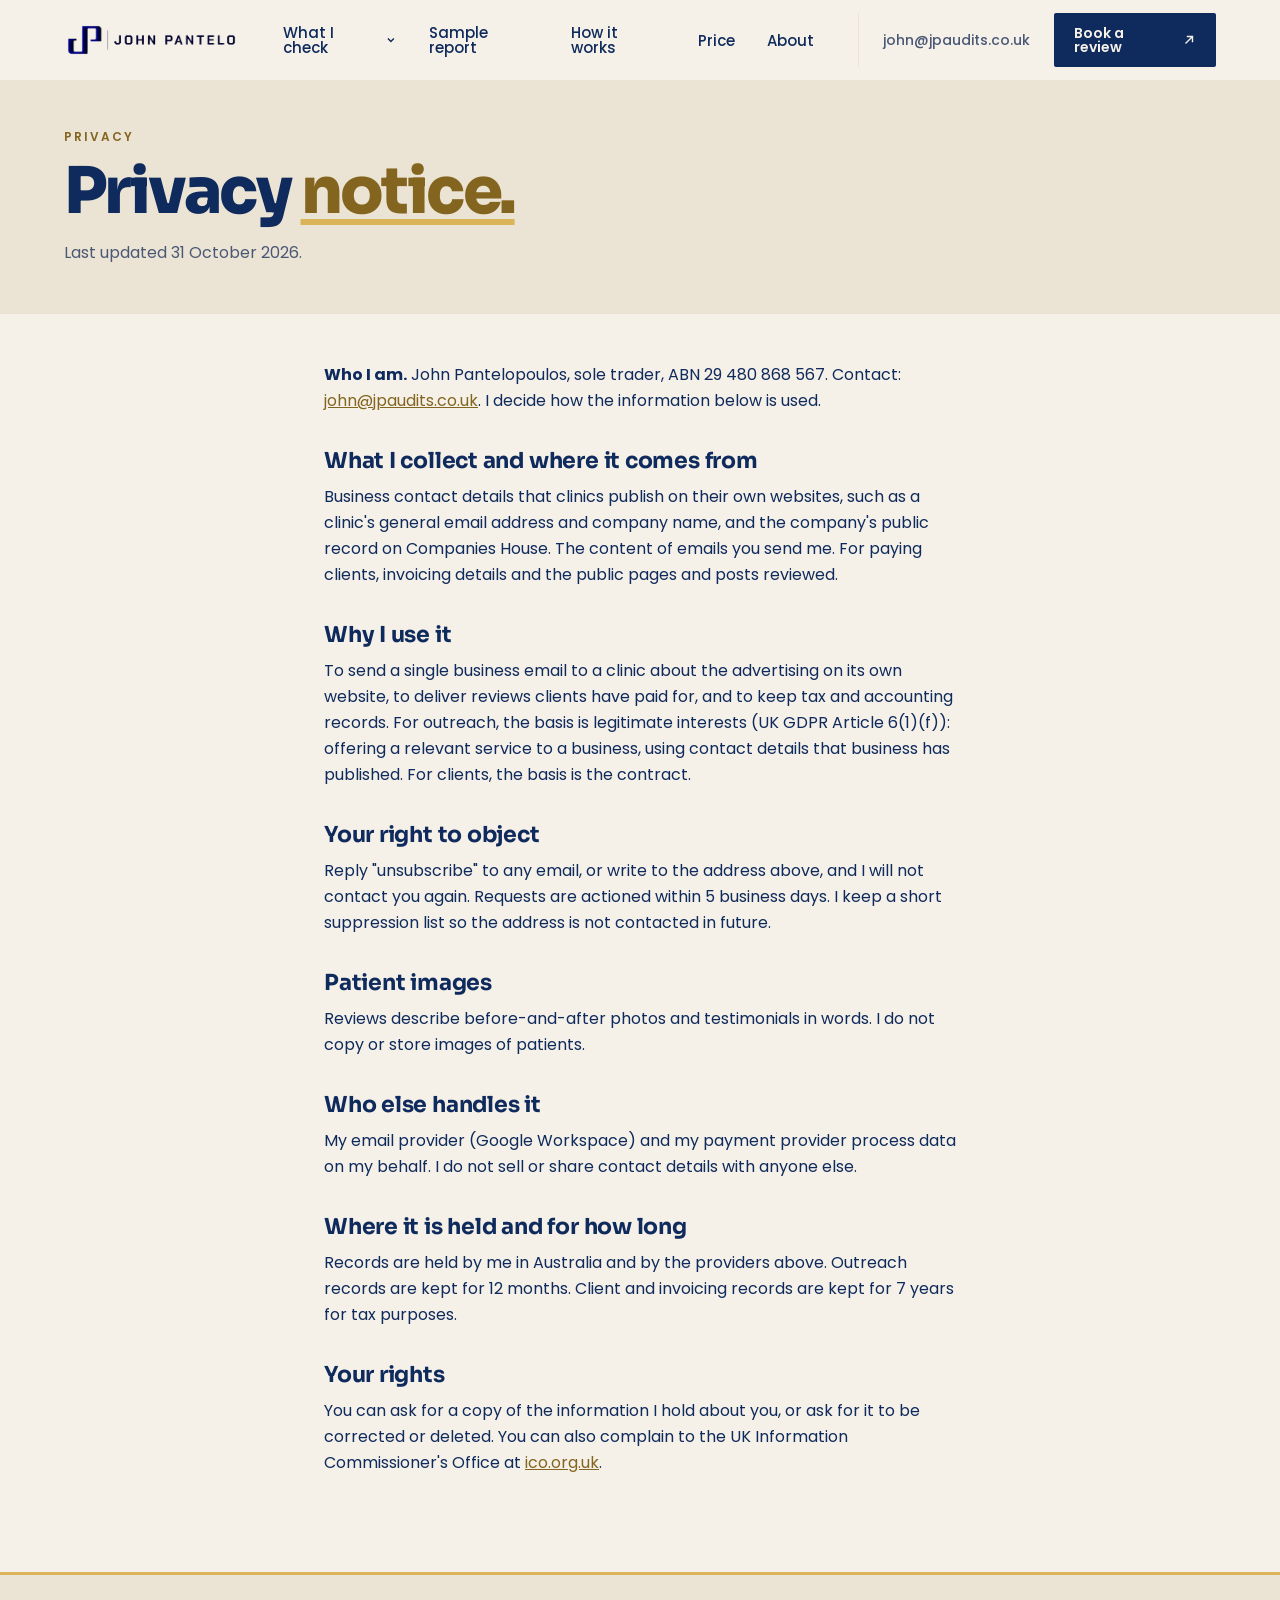
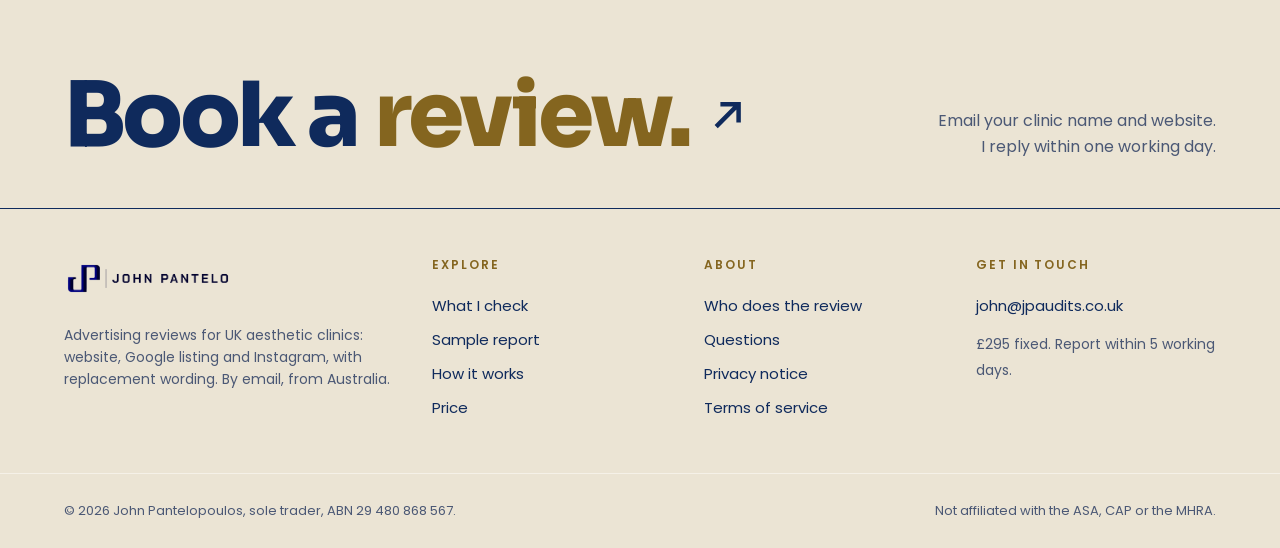
==== privacy.html @ ece9afce "Redesign homepage on the Hi Painter template layout; privacy notice moves to its own page Built with" ====
<!DOCTYPE html><html lang="en-GB"><head><meta charset="UTF-8"><meta name="viewport" content="width=device-width, initial-scale=1"><title>Privacy notice | John Pantelopoulos Reviews</title><meta name="description" content="How John Pantelopoulos Reviews collects and uses business contact details and client information."><link rel="canonical" href="https://www.jpaudits.co.uk/privacy.html"><link rel="icon" type="image/png" href="public/brand/logo-mark.png"><meta property="og:type" content="website"><meta property="og:url" content="https://www.jpaudits.co.uk/privacy.html"><meta property="og:title" content="Privacy notice | John Pantelopoulos Reviews"><meta property="og:description" content="How John Pantelopoulos Reviews collects and uses business contact details and client information."><meta property="og:site_name" content="John Pantelopoulos Reviews"><meta property="og:locale" content="en_GB"><link rel="preconnect" href="https://fonts.googleapis.com"><link rel="preconnect" href="https://fonts.gstatic.com" crossorigin><link href="https://fonts.googleapis.com/css2?family=Sora:wght@700;800&family=Poppins:wght@400;500;600&display=swap" rel="stylesheet"><link rel="stylesheet" href="public/brand/tokens.css?v=30"><script type="application/ld+json">{"@context":"https://schema.org","@type":"ProfessionalService","name":"John Pantelopoulos Reviews","url":"https://www.jpaudits.co.uk/","email":"john@jpaudits.co.uk","areaServed":"GB","priceRange":"£295","description":"Advertising reviews for UK aesthetic clinics: website, Google listing and Instagram, with replacement wording."}</script><style>*{box-sizing:border-box}html{-webkit-text-size-adjust:100%;scroll-behavior:smooth;scroll-padding-top:96px}@media (prefers-reduced-motion:reduce){html{scroll-behavior:auto}}body{background:var(--surface);color:var(--ink);font:400 16px/26px var(--font-sans);margin:0;overflow-x:hidden}img{max-width:100%;height:auto;display:block}a{color:inherit}p{margin:0}h1,h2,h3{color:var(--ink);margin:0}:focus-visible{outline:2px solid var(--ornament);outline-offset:3px}.skip{z-index:20;padding:var(--space-2) var(--space-4);background:var(--block);color:var(--surface);position:absolute;top:0;left:-9999px}.skip:focus{left:var(--space-4)}.wrap{max-width:1280px;padding:0 var(--space-4);margin:0 auto}@media (width>=900px){.wrap{padding:0 64px}}.ic{flex:none;width:14px;height:14px}h1{font:800 clamp(44px, 6.4vw, 84px)/.98 var(--font-display);letter-spacing:-.04em}h2{font:800 clamp(36px, 4.6vw, 60px)/1 var(--font-display);letter-spacing:-.035em}h1 em,h2 em{color:var(--accent);text-decoration:underline;text-decoration-color:var(--ornament);text-underline-offset:.1em;text-decoration-skip-ink:none;font-style:normal;text-decoration-thickness:.09em}.theme-dark h2 em{color:var(--ornament)}h3{font:700 22px/28px var(--font-display);letter-spacing:-.01em}.t-eyebrow{margin-bottom:var(--space-4)}.fine{color:var(--ink-muted);font-size:13px;line-height:20px}.btn{font:600 15px/1 var(--font-sans);background:var(--block);color:var(--surface);border-radius:var(--radius-sm);justify-content:center;align-items:center;gap:10px;padding:16px 26px;text-decoration:none;display:inline-flex}.btn:hover{background:var(--accent);color:var(--cream-50)}.theme-dark .btn:hover{color:var(--navy-900)}.btn.ghost{color:var(--ink);outline:var(--line-hairline) solid var(--ink);outline-offset:-1px;background:0 0}.btn-row{align-items:center;gap:var(--space-6) var(--space-8);flex-wrap:wrap;display:flex}.text-link{font:600 14px/1 var(--font-sans);color:var(--ink);border-bottom:var(--line-hairline) solid var(--ink);align-items:center;gap:8px;padding-bottom:6px;text-decoration:none;display:inline-flex}.text-link:hover{color:var(--accent);border-color:var(--accent)}.text-link .ic{transition:transform .15s}.text-link:hover .ic{transform:translate(2px,-2px)}.top{z-index:10;background:var(--surface);border-bottom:var(--line-hairline) solid var(--surface-alt);position:sticky;top:0}.top__row{align-items:center;gap:var(--space-8);height:80px;display:flex}.brand img{width:176px}.nav{align-items:center;gap:var(--space-2);margin-left:auto;display:flex}.nav__item,.nav__item>a{font:500 15px/1 var(--font-sans);color:var(--ink);align-items:center;gap:4px;padding:10px 12px;text-decoration:none;display:inline-flex}.has-panel{padding:0;position:relative}.chev{width:12px;height:12px;transition:transform .15s}.panel{visibility:hidden;opacity:0;width:640px;padding-top:14px;transition:opacity .15s,transform .15s,visibility .15s;position:absolute;top:100%;left:-24px;transform:translateY(-4px)}.has-panel:hover .panel,.has-panel:focus-within .panel{visibility:visible;opacity:1;transform:none}.has-panel:hover .chev,.has-panel:focus-within .chev{transform:rotate(180deg)}.panel__grid{gap:var(--space-2);padding:var(--space-4);background:var(--surface);border:var(--line-hairline) solid var(--ink);border-top:var(--line-frame) solid var(--ornament);grid-template-columns:1fr 1fr;display:grid}.panel__link{padding:14px var(--space-4);text-decoration:none;display:block}.panel__link b{font:600 15px/22px var(--font-sans);display:block}.panel__link span{color:var(--ink-muted);font-size:13px;line-height:20px}.panel__link:hover{background:var(--surface-alt)}.panel__feature{padding:var(--space-6);flex-direction:column;grid-area:1/2/span 3;text-decoration:none;display:flex}.panel__feature b{font:700 20px/26px var(--font-display)}.panel__feature .more{color:var(--accent);align-items:center;gap:8px;margin-top:auto;font-size:14px;font-weight:600;display:inline-flex}.top__cta{align-items:center;gap:var(--space-6);padding-left:var(--space-6);border-left:var(--line-hairline) solid var(--surface-alt);display:flex}.top__mail{color:var(--ink-muted);font-size:14px;font-weight:500;text-decoration:none}.top__mail:hover{color:var(--ink)}.top__cta .btn{padding:13px 20px;font-size:14px}.burger{margin-left:auto;display:none}.burger summary{cursor:pointer;padding:var(--space-2);list-style:none}.burger summary::-webkit-details-marker{display:none}.burger summary svg{width:28px;height:28px;display:block}.burger nav{padding:var(--space-4);background:var(--surface);border-bottom:var(--line-frame) solid var(--ornament);position:absolute;top:80px;left:0;right:0}.burger nav a:not(.btn){border-bottom:var(--line-hairline) solid var(--surface-alt);padding:14px 0;font-weight:500;text-decoration:none;display:block}.burger nav .btn{width:100%;margin-top:var(--space-4)}@media (width<=1180px){.top__mail{display:none}.top__cta{border:0;padding-left:0}}@media (width<=960px){.nav,.top__cta{display:none}.burger{display:block}.top__row{height:72px}.burger nav{top:72px}.brand img{width:150px}}.hero{padding:var(--space-12) 0 var(--space-24)}.hero__grid{gap:var(--space-12);grid-template-columns:1.05fr .95fr;align-items:center;display:grid}.hero h1{margin-bottom:var(--space-6)}.hero__intro{max-width:32em;margin-bottom:var(--space-8);font-size:18px;line-height:30px}.reply{margin-top:var(--space-6);color:var(--ink-muted);align-items:center;gap:10px;font-size:14px;display:flex}.reply span{background:var(--ornament);width:8px;height:8px}.hero__stage{padding:var(--space-8) var(--space-8) var(--space-12) var(--space-4);position:relative}.hero__card{z-index:1;background:var(--cream-50);color:var(--navy-900);border:var(--line-hairline) solid var(--navy-900);text-decoration:none;transition:transform .2s;display:block;position:relative;transform:rotate(-1.5deg)}.hero__card:after{content:"";z-index:-1;background:var(--navy-900);position:absolute;inset:0;transform:translate(14px,14px)}.hero__card:hover{transform:rotate(0)}.hero__card header,.hero__card footer{justify-content:space-between;gap:var(--space-4);padding:14px var(--space-6);background:var(--cream-200);font-size:13px;font-weight:500;display:flex}.hero__card header span:last-child{color:var(--slate-600)}.hero__card footer{background:var(--cream-50);border-top:var(--line-hairline) solid var(--cream-200);color:var(--gold-700);align-items:center;font-weight:600}.hero__card-b{padding:var(--space-6);background:var(--cream-50)}.hero__card .k{font:600 11px/16px var(--font-sans);letter-spacing:.16em;text-transform:uppercase;color:var(--gold-700);margin:18px 0 6px}.hero__card .k:first-child{margin-top:0}.hero__card .q{font-size:16px;line-height:26px}.hero__card del{color:var(--slate-600);text-decoration-thickness:2px}.hero__card .fix{background:var(--cream-200);padding:12px var(--space-4)}.hero__stamp{z-index:2;text-align:center;background:var(--gold-500);width:112px;height:112px;color:var(--navy-900);place-content:center;display:grid;position:absolute;top:0;right:0;transform:rotate(8deg)}.hero__stamp strong{font:800 30px/1 var(--font-display);letter-spacing:-.03em}.hero__stamp span{letter-spacing:.08em;text-transform:uppercase;margin-top:4px;font-size:12px;font-weight:600}.hero__note{bottom:0;left:var(--space-4);color:var(--ink-muted);font-size:13px;position:absolute}@media (width<=960px){.hero{padding:var(--space-8) 0 var(--space-12)}.hero__grid{grid-template-columns:1fr}.hero__stage{padding:var(--space-8) var(--space-4) var(--space-12) 0}.hero__stamp{width:92px;height:92px}.hero__stamp strong{font-size:24px}}.ribbon{white-space:nowrap;padding:22px 0;display:flex;overflow:hidden}.ribbon__track{align-items:center;gap:var(--space-8);padding-right:var(--space-8);flex:none;animation:40s linear infinite ribbon;display:flex}.ribbon span{font:700 26px/1 var(--font-display);letter-spacing:-.02em;color:var(--ink)}.ribbon b{background:var(--ornament);width:10px;height:10px;transform:rotate(45deg)}@keyframes ribbon{to{transform:translate(-100%)}}@media (prefers-reduced-motion:reduce){.ribbon__track{animation:none}}.assure{padding:var(--space-6) 0;border-bottom:var(--line-hairline) solid var(--ornament)}.assure__grid{gap:var(--space-6);grid-template-columns:repeat(3,1fr);display:grid}.assure__grid>div{align-items:center;gap:var(--space-4);display:flex}.assure__ic{background:var(--gold-500);width:40px;height:40px;color:var(--navy-900);flex:none;place-items:center;display:grid}.assure__ic svg{width:16px;height:16px}.assure strong{font-size:15px;font-weight:600;display:block}.assure p span{color:var(--ink-muted);font-size:14px}@media (width<=760px){.assure__grid{gap:var(--space-4);grid-template-columns:1fr}}.section{padding:var(--space-24) 0}.section--alt{background:var(--surface-alt)}.sec-head{justify-content:space-between;align-items:end;gap:var(--space-8);margin-bottom:var(--space-12);display:flex}.sec-head>div{max-width:640px}.sec-head>p{max-width:26em;color:var(--ink-muted)}.sec-head>p .text-link{width:max-content;margin-top:var(--space-4);display:flex}@media (width<=760px){.section{padding:var(--space-12) 0}.sec-head{flex-direction:column;align-items:start}}.cards{gap:var(--space-6);grid-template-columns:repeat(3,1fr);display:grid}.card{min-height:520px;padding:var(--space-6);color:var(--navy-900);border:var(--line-hairline) solid var(--navy-900);flex-direction:column;text-decoration:none;transition:transform .2s;display:flex}.card:hover{transform:translateY(-4px)}.card--site{background:var(--gold-500)}.card--pin{background:var(--cream-50)}.card--post{background:var(--navy-900);color:var(--cream-50)}.card h3{letter-spacing:-.03em;color:inherit;margin-top:auto;font-size:40px;line-height:1}.card h3 span{color:var(--gold-700)}.card--post h3 span{color:var(--gold-500)}.card p{margin:var(--space-4) 0 var(--space-6);font-size:15px;line-height:24px}.card__top{font:600 11px/16px var(--font-sans);letter-spacing:.14em;text-transform:uppercase;justify-content:space-between;align-items:center;display:flex}.card__go{border:var(--line-hairline) solid currentColor;place-items:center;width:32px;height:32px;display:grid}.card__link{padding-top:var(--space-4);border-top:var(--line-hairline) solid currentColor;align-items:center;gap:8px;font-size:14px;font-weight:600;display:inline-flex}.cards__more{justify-content:space-between;align-items:center;gap:var(--space-6);margin-top:var(--space-8);color:var(--ink-muted);font-size:15px;display:flex}@media (width<=960px){.cards{grid-template-columns:1fr}.card{min-height:0}.card h3{margin-top:var(--space-6)}.cards__more{flex-direction:column;align-items:start}}.art{height:180px;margin:var(--space-8) auto 0;width:220px;position:relative}.art i{display:block;position:absolute}.art--site i:first-child{background:var(--cream-50);border:2px solid var(--navy-900);inset:10px 0 0}.art--site i:nth-child(2){background:var(--navy-900);height:26px;top:10px;left:0;right:0}.art--site i:nth-child(3){background:var(--navy-900);width:120px;height:14px;box-shadow:0 30px 0 var(--slate-600), 0 54px 0 var(--slate-600);top:58px;left:22px}.art--site i:nth-child(4){border:2px solid var(--gold-700);width:92px;height:22px;top:82px;left:18px}.art--pin i:first-child{background:var(--cream-200);border:2px solid var(--navy-900);height:64px;bottom:0;left:0;right:0}.art--pin i:nth-child(2){background:var(--gold-500);border:2px solid var(--navy-900);border-radius:50% 50% 50% 0;width:64px;height:64px;top:0;left:78px;transform:rotate(-45deg)}.art--pin i:nth-child(3){background:var(--cream-50);border:2px solid var(--navy-900);border-radius:50%;width:22px;height:22px;top:21px;left:99px}.art--pin i:nth-child(4){background:var(--navy-900);width:22px;height:12px;box-shadow:34px 0 0 var(--navy-900), 68px 0 0 var(--navy-900), 102px 0 0 var(--navy-900), 136px 0 0 var(--gold-700);bottom:22px;left:24px}.art--post i:first-child{background:var(--cream-50);inset:0 30px}.art--post i:nth-child(2){background:var(--gold-500);height:96px;top:34px;left:42px;right:42px}.art--post i:nth-child(3){background:var(--navy-900);border-radius:50%;width:16px;height:16px;top:10px;left:42px}.art--post i:nth-child(4){background:var(--slate-600);height:10px;box-shadow:0 16px 0 var(--slate-600);top:142px;left:66px;right:70px}.pairs{gap:var(--space-6);grid-template-columns:1fr 1fr;display:grid}.pair{background:var(--cream-50);border:var(--line-hairline) solid var(--navy-900);margin:0}.pair__sides{grid-template-columns:1fr 1fr;min-height:260px;display:grid}.pair__sides>div{gap:var(--space-4);padding:var(--space-6);flex-direction:column;display:flex}.pair__before{border-right:var(--line-hairline) solid var(--cream-200)}.pair__before p{color:var(--slate-600)}.pair__before mark{color:var(--navy-900);outline:2px solid var(--gold-500);outline-offset:1px;background:0 0}.pair__after{background:var(--cream-200)}.pair__after p{font-weight:500}.pill{border:var(--line-hairline) solid var(--slate-600);color:var(--slate-600);align-self:start;padding:4px 12px;font-size:12px;font-weight:600}.pill--on{background:var(--navy-900);border-color:var(--navy-900);color:var(--cream-50)}.pair figcaption{justify-content:space-between;align-items:center;gap:var(--space-4);padding:var(--space-6);border-top:var(--line-hairline) solid var(--cream-200);display:flex}.pair figcaption p{font:600 11px/16px var(--font-sans);letter-spacing:.14em;text-transform:uppercase;color:var(--ink-muted)}.pair figcaption h3{margin-top:4px;font-size:18px;line-height:24px}.pair figcaption h3 a{text-decoration:none}.round{background:var(--navy-900);width:44px;height:44px;color:var(--cream-50);flex:none;place-items:center;display:grid}.round:hover{background:var(--gold-700)}.pairs+.fine{margin-top:var(--space-4)}@media (width<=960px){.pairs{grid-template-columns:1fr}}@media (width<=520px){.pair__sides{grid-template-columns:1fr;min-height:0}.pair__before{border-right:0;border-bottom:var(--line-hairline) solid var(--cream-200)}}.play{gap:var(--space-12);grid-template-columns:.8fr 1.2fr;align-items:start;display:grid}.play__copy p:not(.t-eyebrow){margin:var(--space-6) 0;color:var(--ink-muted);max-width:26em}.switch{margin-bottom:var(--space-8);border:var(--line-hairline) solid var(--ink);display:inline-flex}.switch button{font:600 14px/1 var(--font-sans);color:var(--ink);cursor:pointer;background:0 0;border:0;padding:12px 20px}.switch button+button{border-left:var(--line-hairline) solid var(--ink)}.switch button[aria-selected=true]{background:var(--block);color:var(--surface)}.play__stage{padding:var(--space-8);background:var(--surface-alt);border-top:var(--line-frame) solid var(--ornament)}.ex{gap:var(--space-8);grid-template-columns:1fr 1fr;align-items:start;display:grid}.ex[hidden]{display:none}.shot{margin:0}.shot figcaption{color:var(--ink-muted);margin-top:var(--space-2);font-size:12px}.shot mark{color:inherit;outline:2px solid var(--gold-500);outline-offset:1px;background:0 0}.browser,.listing,.post{background:var(--cream-50);border:var(--line-hairline) solid var(--slate-600);color:var(--navy-900);font-size:14px;line-height:22px}.browser .bar{padding:10px var(--space-4);border-bottom:var(--line-hairline) solid var(--cream-200);align-items:center;gap:6px;display:flex}.browser .bar i{background:var(--slate-600);opacity:.35;border-radius:50%;width:9px;height:9px}.browser .bar span{margin-left:var(--space-2);color:var(--slate-600);font-size:12px}.browser .page{padding:var(--space-6)}.ph{font:700 18px/24px var(--font-display);margin-bottom:12px;display:block}.row{border-top:var(--line-hairline) solid var(--cream-200);justify-content:space-between;padding:10px 0;display:flex}.listing{padding:var(--space-6)}.ln{font:700 20px/26px var(--font-display);display:block}.lm{color:var(--slate-600);font-size:13px}.lk{font:600 12px/16px var(--font-sans);letter-spacing:.12em;text-transform:uppercase;color:var(--slate-600);margin:18px 0 8px}.chips{gap:var(--space-2);flex-wrap:wrap;display:flex}.chips span{border:var(--line-hairline) solid var(--cream-200);padding:4px 12px}.ph2{padding:10px var(--space-4);font-size:13px}.post .img{aspect-ratio:1/.6;background:var(--navy-900);color:var(--cream-50);text-align:center;font:800 24px/30px var(--font-display);place-items:center;display:grid}.post p{padding:12px var(--space-4);font-size:13px;line-height:20px}.why h3{margin-bottom:var(--space-4)}.why p{color:var(--ink-muted);font-size:15px;line-height:24px}.why a{color:var(--accent)}.fixbox{margin-top:var(--space-6);padding:var(--space-4) var(--space-6);background:var(--cream-50);border-left:var(--line-frame) solid var(--ornament);font-size:15px;line-height:24px}.fixbox b{font:600 11px/16px var(--font-sans);letter-spacing:.14em;text-transform:uppercase;color:var(--gold-700);margin-bottom:4px;display:block}@media (width<=1100px){.ex{grid-template-columns:1fr}}@media (width<=960px){.play{gap:var(--space-8);grid-template-columns:1fr}.play__stage{padding:var(--space-4)}}.people{gap:var(--space-12);grid-template-columns:1fr 1fr;align-items:center;display:grid}.people__copy p:not(.t-eyebrow){margin-top:var(--space-6);max-width:32em}.people__copy p.fine{margin-top:var(--space-4)}.people__copy .text-link{margin-top:var(--space-8)}.people__roles{gap:var(--space-4);grid-template-columns:1fr 1fr;display:grid}.people__roles img{object-fit:cover;object-position:center 20%;border:var(--line-hairline) solid var(--navy-900);grid-row:span 2;width:100%;height:100%}.people__roles article{padding:var(--space-6);background:var(--cream-50);border:var(--line-hairline) solid var(--navy-900);position:relative}.people__roles article:after{content:"";background:inherit;border-left:var(--line-hairline) solid var(--navy-900);border-bottom:var(--line-hairline) solid var(--navy-900);width:16px;height:16px;position:absolute;top:32px;left:-9px;transform:rotate(45deg)}.people__roles article span{font:600 11px/16px var(--font-sans);letter-spacing:.14em;text-transform:uppercase;color:var(--accent)}.people__roles article h3{margin:var(--space-2) 0;font-size:28px;line-height:32px}.people__roles article p{color:var(--ink-muted);font-size:14px;line-height:22px}@media (width<=960px){.people{grid-template-columns:1fr}}@media (width<=520px){.people__roles{grid-template-columns:1fr}.people__roles img{aspect-ratio:1;grid-row:auto}.people__roles article:after{display:none}}.steps{border:var(--line-hairline) solid var(--ink);grid-template-columns:repeat(4,1fr);margin:0;padding:0;list-style:none;display:grid}.steps li{padding:var(--space-6)}.steps li+li{border-left:var(--line-hairline) solid var(--ink)}.steps span{width:40px;height:40px;margin-bottom:var(--space-8);border:var(--line-hairline) solid var(--ink);place-items:center;font-size:13px;font-weight:600;display:grid}.steps li:nth-child(2) span,.steps li:nth-child(3) span{background:var(--gold-500);border-color:var(--gold-500);color:var(--navy-900)}.steps h3{margin-bottom:var(--space-2)}.steps p{color:var(--ink-muted);font-size:14px;line-height:22px}@media (width<=960px){.steps{grid-template-columns:1fr 1fr}.steps li:nth-child(3){border-left:0}.steps li:nth-child(n+3){border-top:var(--line-hairline) solid var(--ink)}}@media (width<=560px){.steps{grid-template-columns:1fr}.steps li+li{border-left:0;border-top:var(--line-hairline) solid var(--ink)}}.price{padding:var(--space-24) 0}.price__grid{gap:var(--space-12);grid-template-columns:1fr 1fr;align-items:center;display:grid}.price__grid>div:first-child p:not(.t-eyebrow){margin-top:var(--space-6);max-width:26em;color:var(--ink-muted)}.price__box{padding:var(--space-8);background:var(--surface);border:var(--line-hairline) solid var(--ornament)}.price__num{align-items:baseline;gap:var(--space-4);font:800 72px/1 var(--font-display);letter-spacing:-.04em;display:flex}.price__num span{font:500 15px/1 var(--font-sans);letter-spacing:0;color:var(--ink-muted)}.price__box ul{margin:var(--space-6) 0 var(--space-8)}.price__box li{padding-top:4px;padding-bottom:4px}.price__box .btn{width:100%}.price__box .fine{margin-top:var(--space-4)}@media (width<=860px){.price{padding:var(--space-12) 0}.price__grid{grid-template-columns:1fr}.price__num{font-size:56px}}.faq-layout{gap:var(--space-12);grid-template-columns:.8fr 1.2fr;display:grid}.faq-layout>div:first-child p:not(.t-eyebrow){margin-top:var(--space-6);color:var(--ink-muted)}.faq-layout>div:first-child a{color:var(--accent)}.faq{border-top:var(--line-hairline) solid var(--ink)}.faq details{border-bottom:var(--line-hairline) solid var(--ink)}.faq summary{justify-content:space-between;gap:var(--space-4);cursor:pointer;padding:20px 0;font-weight:600;list-style:none;display:flex}.faq summary::-webkit-details-marker{display:none}.faq summary:after{content:"+";font:400 22px/1 var(--font-sans);color:var(--accent)}.faq details[open] summary:after{content:"−"}.faq details p{max-width:36em;color:var(--ink-muted);padding:0 0 20px}@media (width<=860px){.faq-layout{gap:var(--space-8);grid-template-columns:1fr}}.foot{background:var(--surface-alt);border-top:var(--line-frame) solid var(--ornament)}.foot__hello{justify-content:space-between;align-items:end;gap:var(--space-8);padding-top:var(--space-24);padding-bottom:var(--space-12);border-bottom:var(--line-hairline) solid var(--ink);display:flex}.foot__hello a{align-items:center;gap:var(--space-4);font:800 clamp(44px, 7vw, 96px)/1 var(--font-display);letter-spacing:-.04em;text-decoration:none;display:inline-flex}.foot__hello a em{color:var(--accent);font-style:normal}.foot__hello a .ic{width:.5em;height:.5em}.foot__hello a:hover .ic{transform:translate(4px,-4px)}.foot__hello p{color:var(--ink-muted);text-align:right}.foot__grid{gap:var(--space-8);padding-top:var(--space-12);padding-bottom:var(--space-12);grid-template-columns:1.4fr 1fr 1fr 1fr;display:grid}.foot__intro img{width:168px;margin-bottom:var(--space-4)}.foot__intro p{max-width:24em;color:var(--ink-muted);font-size:14px;line-height:22px}.foot__grid h2{margin-bottom:var(--space-4);font:600 12px/16px var(--font-sans);letter-spacing:.16em;text-transform:uppercase;color:var(--accent)}.foot__grid div>a{padding:4px 0;font-size:15px;text-decoration:none;display:block}.foot__grid div>a:hover{color:var(--accent)}.foot__grid div>p{color:var(--ink-muted);margin-top:var(--space-2);font-size:14px}.foot__bottom{justify-content:space-between;gap:var(--space-2) var(--space-6);padding-top:var(--space-6);padding-bottom:var(--space-6);border-top:var(--line-hairline) solid var(--cream-50);color:var(--ink-muted);flex-wrap:wrap;font-size:13px;display:flex}.mob-cta{display:none}@media (width<=860px){.foot__hello{padding-top:var(--space-12);flex-direction:column;align-items:start}.foot__hello p{text-align:left}.foot__grid{grid-template-columns:1fr 1fr}.foot__intro{grid-column:1/-1}.mob-cta{z-index:9;gap:var(--space-2);padding:var(--space-2) var(--space-4);background:var(--surface);border-top:var(--line-hairline) solid var(--surface-alt);grid-template-columns:1.3fr 1fr;display:grid;position:sticky;bottom:0}.mob-cta .btn{padding:14px 12px;font-size:14px}}.doc__head{padding:var(--space-12) 0;background:var(--surface-alt)}.doc__head h1{margin-bottom:var(--space-4);font-size:clamp(40px,5vw,64px)}.doc__head p:not(.t-eyebrow){color:var(--ink-muted)}.doc__body{max-width:760px;padding-top:var(--space-12);padding-bottom:var(--space-24)}.doc__body h2{margin:var(--space-8) 0 var(--space-2);font:700 22px/30px var(--font-display);letter-spacing:-.01em}.doc__body a{color:var(--accent)}.people__roles article.theme-dark{background:var(--surface)}.people__roles article.theme-dark span{color:var(--ornament)}.people__roles article.theme-dark h3{color:var(--ink)}.hero__card header{padding-right:104px}@media (width<=960px){.hero__card header{flex-direction:column;gap:0;padding-right:84px}}
</style></head><body><a class="skip" href="#main">Skip to content</a><header class="top"><div class="wrap top__row"><a class="brand" href="index.html" aria-label="John Pantelopoulos Reviews home"><img src="public/brand/logo-lockup-transparent.png" alt="John Pantelo" width="1646" height="342"></a><nav class="nav" aria-label="Main"><div class="nav__item has-panel"><a href="index.html#examples" aria-haspopup="true">What I check <svg class="chev" viewBox="0 0 12 12" aria-hidden="true"><path d="M3 4.5 6 7.5 9 4.5" fill="none" stroke="currentColor" stroke-width="1.5"></path></svg></a><div class="panel"><div class="panel__grid"><a class="panel__link" href="index.html#examples" data-tab="web"><b>Website pages</b><span>Treatment pages, price lists, offers, blog posts</span></a><a class="panel__link" href="index.html#examples" data-tab="gbp"><b>Google Business Profile</b><span>Description, services, posts, search text</span></a><a class="panel__link" href="index.html#examples" data-tab="ig"><b>Instagram</b><span>Bio, highlights and recent posts</span></a><a class="panel__feature theme-dark" href="sample-report.html"><span class="t-eyebrow">Sample report</span><b>See every item from a full review of a fictional clinic.</b><span class="more">Open the sample <svg class="ic" viewBox="0 0 16 16" aria-hidden="true" fill="none" stroke="currentColor" stroke-width="1.6"><path d="M4 12 12 4M5.5 4H12v6.5"></path></svg></span></a></div></div></div><a class="nav__item" href="sample-report.html">Sample report</a><a class="nav__item" href="index.html#how">How it works</a><a class="nav__item" href="index.html#price">Price</a><a class="nav__item" href="index.html#about">About</a></nav><div class="top__cta"><a class="top__mail" href="mailto:john@jpaudits.co.uk">john@jpaudits.co.uk</a><a class="btn" href="mailto:john@jpaudits.co.uk?subject=Advertising%20review&amp;body=Clinic%20name%3A%0AWebsite%3A%0A">Book a review <svg class="ic" viewBox="0 0 16 16" aria-hidden="true" fill="none" stroke="currentColor" stroke-width="1.6"><path d="M4 12 12 4M5.5 4H12v6.5"></path></svg></a></div><details class="burger"><summary aria-label="Menu"><svg viewBox="0 0 24 24" fill="none" stroke="currentColor" stroke-width="1.6"><path d="M3 6h18M3 12h18M3 18h18"></path></svg></summary><nav aria-label="Mobile"><a href="index.html#examples">What I check</a><a href="sample-report.html">Sample report</a><a href="index.html#how">How it works</a><a href="index.html#price">Price</a><a href="index.html#about">About</a><a href="index.html#faq">Questions</a><a class="btn" href="mailto:john@jpaudits.co.uk?subject=Advertising%20review&amp;body=Clinic%20name%3A%0AWebsite%3A%0A">Book a review <svg class="ic" viewBox="0 0 16 16" aria-hidden="true" fill="none" stroke="currentColor" stroke-width="1.6"><path d="M4 12 12 4M5.5 4H12v6.5"></path></svg></a></nav></details></div></header><main id="main" class="doc"><section class="doc__head"><div class="wrap"><p class="t-eyebrow">Privacy</p><h1>Privacy <em>notice.</em></h1><p>Last updated 31 October 2026.</p></div></section><div class="wrap doc__body"><p><b>Who I am.</b> John Pantelopoulos, sole trader, ABN 29 480 868 567. Contact: <a href="mailto:john@jpaudits.co.uk">john@jpaudits.co.uk</a>. I decide how the information below is used.</p><h2>What I collect and where it comes from</h2><p>Business contact details that clinics publish on their own websites, such as a clinic's general email address and company name, and the company's public record on Companies House. The content of emails you send me. For paying clients, invoicing details and the public pages and posts reviewed.</p><h2>Why I use it</h2><p>To send a single business email to a clinic about the advertising on its own website, to deliver reviews clients have paid for, and to keep tax and accounting records. For outreach, the basis is legitimate interests (UK GDPR Article 6(1)(f)): offering a relevant service to a business, using contact details that business has published. For clients, the basis is the contract.</p><h2>Your right to object</h2><p>Reply "unsubscribe" to any email, or write to the address above, and I will not contact you again. Requests are actioned within 5 business days. I keep a short suppression list so the address is not contacted in future.</p><h2>Patient images</h2><p>Reviews describe before-and-after photos and testimonials in words. I do not copy or store images of patients.</p><h2>Who else handles it</h2><p>My email provider (Google Workspace) and my payment provider process data on my behalf. I do not sell or share contact details with anyone else.</p><h2>Where it is held and for how long</h2><p>Records are held by me in Australia and by the providers above. Outreach records are kept for 12 months. Client and invoicing records are kept for 7 years for tax purposes.</p><h2>Your rights</h2><p>You can ask for a copy of the information I hold about you, or ask for it to be corrected or deleted. You can also complain to the UK Information Commissioner's Office at <a href="https://ico.org.uk" target="_blank" rel="noopener">ico.org.uk</a>.</p></div></main><footer class="foot"><div class="wrap foot__hello"><a href="mailto:john@jpaudits.co.uk?subject=Advertising%20review&amp;body=Clinic%20name%3A%0AWebsite%3A%0A">Book a <em>review.</em> <svg class="ic" viewBox="0 0 16 16" aria-hidden="true" fill="none" stroke="currentColor" stroke-width="1.6"><path d="M4 12 12 4M5.5 4H12v6.5"></path></svg></a><p>Email your clinic name and website.<br>I reply within one working day.</p></div><div class="wrap foot__grid"><div class="foot__intro"><a href="index.html" aria-label="John Pantelopoulos Reviews home"><img src="public/brand/logo-lockup-transparent.png" alt="John Pantelo" width="1646" height="342" loading="lazy"></a><p>Advertising reviews for UK aesthetic clinics: website, Google listing and Instagram, with replacement wording. By email, from Australia.</p></div><div><h2>Explore</h2><a href="index.html#examples">What I check</a><a href="sample-report.html">Sample report</a><a href="index.html#how">How it works</a><a href="index.html#price">Price</a></div><div><h2>About</h2><a href="index.html#about">Who does the review</a><a href="index.html#faq">Questions</a><a href="privacy.html">Privacy notice</a><a href="terms.html">Terms of service</a></div><div><h2>Get in touch</h2><a href="mailto:john@jpaudits.co.uk">john@jpaudits.co.uk</a><p>£295 fixed. Report within 5 working days.</p></div></div><div class="wrap foot__bottom"><span>© 2026 John Pantelopoulos, sole trader, ABN 29 480 868 567.</span><span>Not affiliated with the ASA, CAP or the MHRA.</span></div></footer><div class="mob-cta"><a class="btn" href="mailto:john@jpaudits.co.uk?subject=Advertising%20review&amp;body=Clinic%20name%3A%0AWebsite%3A%0A">Book a review <svg class="ic" viewBox="0 0 16 16" aria-hidden="true" fill="none" stroke="currentColor" stroke-width="1.6"><path d="M4 12 12 4M5.5 4H12v6.5"></path></svg></a><a class="btn ghost" href="sample-report.html">Sample report</a></div></body></html>
---- public/brand/tokens.css ----
/* John Pantelo design system: tokens.
   Source: claude.ai/code/artifact/fc289feb-6f3c-4994-90c6-be395c6c1723 (project/tokens.json, v1).
   Every page links this file. Pages use these variables only; no new hex values. */

:root {
  /* palette */
  --navy-950: #0a1d40;
  --navy-900: #0f2a5c;
  --navy-800: #15306a;
  --logo-blue: #000080; /* logo only */
  --logo-ink: #00002d;  /* logo only */
  --gold-500: #dbb45a; /* brightened from design system #c9a24e at owner request, 2026-10-29 */
  --gold-700: #84651f;
  --cream-50: #f5f1e8;
  --cream-200: #ebe4d4;
  --slate-600: #4b5875;

  /* themed: light (cream) is the default page theme */
  --surface: var(--cream-50);
  --surface-alt: var(--cream-200);
  --ink: var(--navy-900);
  --ink-muted: var(--slate-600);
  --accent: var(--gold-700);
  --ornament: var(--gold-500);
  --block: var(--navy-900);

  /* type */
  --font-display: Sora, "Helvetica Neue", Arial, sans-serif;
  --font-sans: Poppins, "Helvetica Neue", Arial, sans-serif;

  /* spacing */
  --space-1: 4px;
  --space-2: 8px;
  --space-4: 16px;
  --space-6: 24px;
  --space-8: 32px;
  --space-12: 48px;
  --space-24: 96px;

  /* radius and lines */
  --radius-none: 0;
  --radius-sm: 2px;
  --line-hairline: 1px;
  --line-frame: 3px;

  color-scheme: light;
}

/* dark (navy) theme: apply to navy bands (hero, call to action, footer) */
.theme-dark {
  --surface: var(--navy-900);
  --surface-alt: var(--navy-950);
  --ink: var(--cream-50);
  --ink-muted: #b9c2d6; /* tokens.json ink-muted, dark */
  --accent: var(--gold-500);
  --ornament: var(--gold-500);
  --block: var(--cream-50);
  background-color: var(--surface);
  color: var(--ink);
}

/* type styles */
.t-display { font: 800 60px/64px var(--font-display); letter-spacing: -0.03em; }
.t-h1      { font: 700 42px/48px var(--font-display); letter-spacing: -0.02em; }
.t-h2      { font: 700 28px/36px var(--font-display); letter-spacing: -0.01em; }
.t-eyebrow { font: 600 12px/16px var(--font-sans); letter-spacing: 0.16em; text-transform: uppercase; color: var(--accent); }
.t-body    { font: 400 16px/26px var(--font-sans); }
.t-small   { font: 400 14px/22px var(--font-sans); }

/* graphics (paths relative to this file) */
/* step strip: solid above the gold line, transparent below it */
.ds-step-strip { position: relative; isolation: isolate; height: 24px; background: url("step-strip-gold.svg") repeat-x left center; }
.ds-step-strip::before { content: ""; position: absolute; inset: 0; z-index: -1; background: var(--surface); -webkit-mask: url("data:image/svg+xml,%3Csvg xmlns='http://www.w3.org/2000/svg' viewBox='0 0 48 24'%3E%3Cpath d='M0,0H48V20H36V4H12V20H0Z'/%3E%3C/svg%3E") repeat-x left center / 48px 24px; mask: url("data:image/svg+xml,%3Csvg xmlns='http://www.w3.org/2000/svg' viewBox='0 0 48 24'%3E%3Cpath d='M0,0H48V20H36V4H12V20H0Z'/%3E%3C/svg%3E") repeat-x left center / 48px 24px; }
.ds-divider { max-width: 600px; height: 48px; margin: var(--space-8) auto; background: url("divider-navy.svg") center / contain no-repeat; }
.theme-dark .ds-divider { background-image: url("divider-gold.svg"); }
.ds-pattern { background: var(--navy-900) url("pattern-navy.svg") repeat; }
.ds-bullets { list-style: none; padding-left: 0; }
.ds-bullets li { padding-left: 26px; background: url("bullet-gold.svg") left 0.35em / 16px 15px no-repeat; }
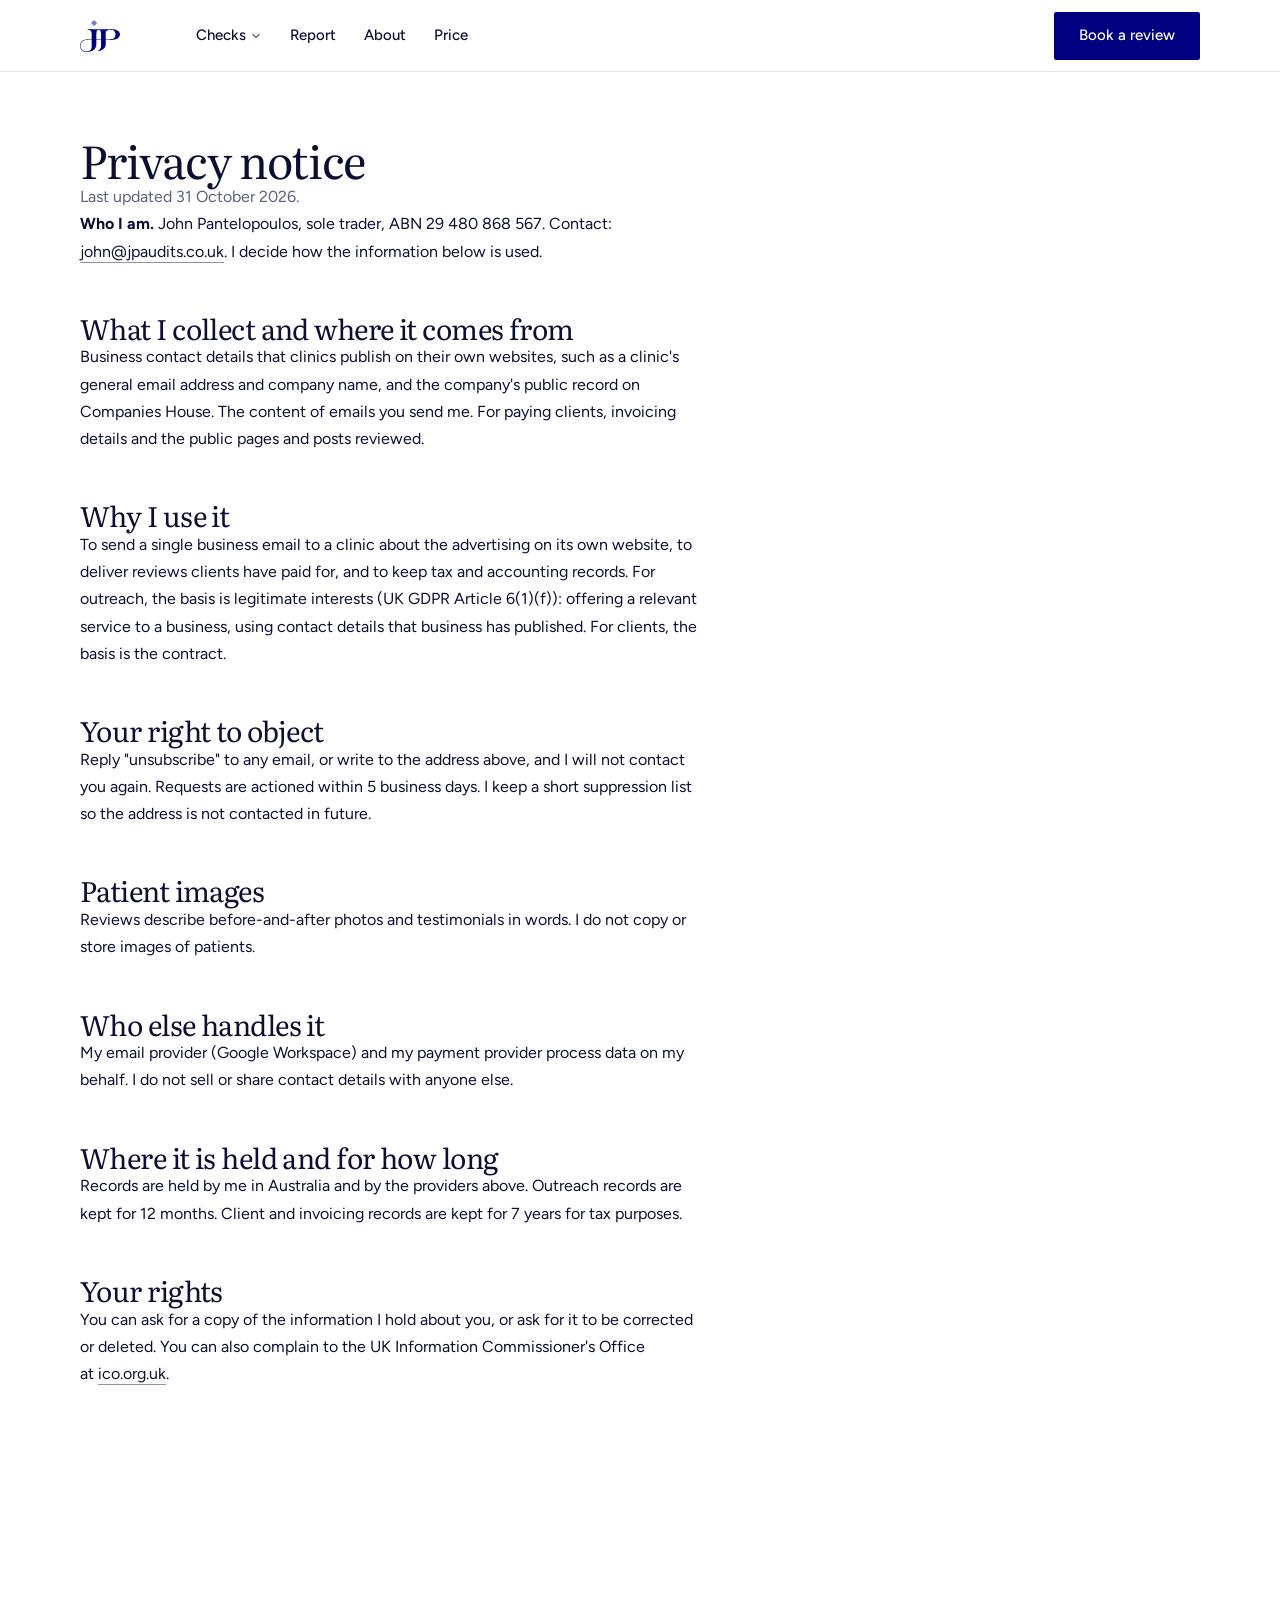
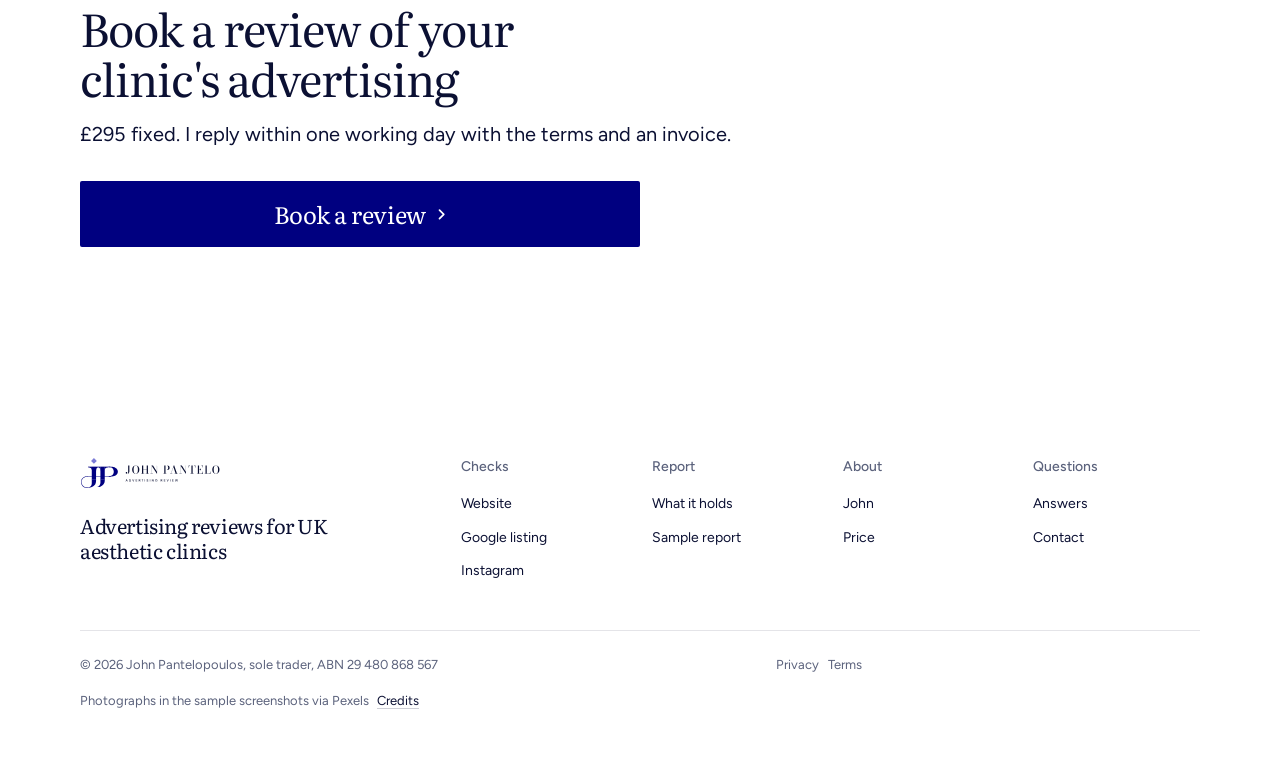
==== commit 48de62a6: "Redesign on taste-skill: new John Pantelo logo kit and evidence-based palette Navy, ink and pale lav" ====
--- a/privacy.html
+++ b/privacy.html
@@ -1,2 +1,16 @@
-<!DOCTYPE html><html lang="en-GB"><head><meta charset="UTF-8"><meta name="viewport" content="width=device-width, initial-scale=1"><title>Privacy notice | John Pantelopoulos Reviews</title><meta name="description" content="How John Pantelopoulos Reviews collects and uses business contact details and client information."><link rel="canonical" href="https://www.jpaudits.co.uk/privacy.html"><link rel="icon" type="image/png" href="public/brand/logo-mark.png"><meta property="og:type" content="website"><meta property="og:url" content="https://www.jpaudits.co.uk/privacy.html"><meta property="og:title" content="Privacy notice | John Pantelopoulos Reviews"><meta property="og:description" content="How John Pantelopoulos Reviews collects and uses business contact details and client information."><meta property="og:site_name" content="John Pantelopoulos Reviews"><meta property="og:locale" content="en_GB"><link rel="preconnect" href="https://fonts.googleapis.com"><link rel="preconnect" href="https://fonts.gstatic.com" crossorigin><link href="https://fonts.googleapis.com/css2?family=Sora:wght@700;800&family=Poppins:wght@400;500;600&display=swap" rel="stylesheet"><link rel="stylesheet" href="public/brand/tokens.css?v=30"><script type="application/ld+json">{"@context":"https://schema.org","@type":"ProfessionalService","name":"John Pantelopoulos Reviews","url":"https://www.jpaudits.co.uk/","email":"john@jpaudits.co.uk","areaServed":"GB","priceRange":"£295","description":"Advertising reviews for UK aesthetic clinics: website, Google listing and Instagram, with replacement wording."}</script><style>*{box-sizing:border-box}html{-webkit-text-size-adjust:100%;scroll-behavior:smooth;scroll-padding-top:96px}@media (prefers-reduced-motion:reduce){html{scroll-behavior:auto}}body{background:var(--surface);color:var(--ink);font:400 16px/26px var(--font-sans);margin:0;overflow-x:hidden}img{max-width:100%;height:auto;display:block}a{color:inherit}p{margin:0}h1,h2,h3{color:var(--ink);margin:0}:focus-visible{outline:2px solid var(--ornament);outline-offset:3px}.skip{z-index:20;padding:var(--space-2) var(--space-4);background:var(--block);color:var(--surface);position:absolute;top:0;left:-9999px}.skip:focus{left:var(--space-4)}.wrap{max-width:1280px;padding:0 var(--space-4);margin:0 auto}@media (width>=900px){.wrap{padding:0 64px}}.ic{flex:none;width:14px;height:14px}h1{font:800 clamp(44px, 6.4vw, 84px)/.98 var(--font-display);letter-spacing:-.04em}h2{font:800 clamp(36px, 4.6vw, 60px)/1 var(--font-display);letter-spacing:-.035em}h1 em,h2 em{color:var(--accent);text-decoration:underline;text-decoration-color:var(--ornament);text-underline-offset:.1em;text-decoration-skip-ink:none;font-style:normal;text-decoration-thickness:.09em}.theme-dark h2 em{color:var(--ornament)}h3{font:700 22px/28px var(--font-display);letter-spacing:-.01em}.t-eyebrow{margin-bottom:var(--space-4)}.fine{color:var(--ink-muted);font-size:13px;line-height:20px}.btn{font:600 15px/1 var(--font-sans);background:var(--block);color:var(--surface);border-radius:var(--radius-sm);justify-content:center;align-items:center;gap:10px;padding:16px 26px;text-decoration:none;display:inline-flex}.btn:hover{background:var(--accent);color:var(--cream-50)}.theme-dark .btn:hover{color:var(--navy-900)}.btn.ghost{color:var(--ink);outline:var(--line-hairline) solid var(--ink);outline-offset:-1px;background:0 0}.btn-row{align-items:center;gap:var(--space-6) var(--space-8);flex-wrap:wrap;display:flex}.text-link{font:600 14px/1 var(--font-sans);color:var(--ink);border-bottom:var(--line-hairline) solid var(--ink);align-items:center;gap:8px;padding-bottom:6px;text-decoration:none;display:inline-flex}.text-link:hover{color:var(--accent);border-color:var(--accent)}.text-link .ic{transition:transform .15s}.text-link:hover .ic{transform:translate(2px,-2px)}.top{z-index:10;background:var(--surface);border-bottom:var(--line-hairline) solid var(--surface-alt);position:sticky;top:0}.top__row{align-items:center;gap:var(--space-8);height:80px;display:flex}.brand img{width:176px}.nav{align-items:center;gap:var(--space-2);margin-left:auto;display:flex}.nav__item,.nav__item>a{font:500 15px/1 var(--font-sans);color:var(--ink);align-items:center;gap:4px;padding:10px 12px;text-decoration:none;display:inline-flex}.has-panel{padding:0;position:relative}.chev{width:12px;height:12px;transition:transform .15s}.panel{visibility:hidden;opacity:0;width:640px;padding-top:14px;transition:opacity .15s,transform .15s,visibility .15s;position:absolute;top:100%;left:-24px;transform:translateY(-4px)}.has-panel:hover .panel,.has-panel:focus-within .panel{visibility:visible;opacity:1;transform:none}.has-panel:hover .chev,.has-panel:focus-within .chev{transform:rotate(180deg)}.panel__grid{gap:var(--space-2);padding:var(--space-4);background:var(--surface);border:var(--line-hairline) solid var(--ink);border-top:var(--line-frame) solid var(--ornament);grid-template-columns:1fr 1fr;display:grid}.panel__link{padding:14px var(--space-4);text-decoration:none;display:block}.panel__link b{font:600 15px/22px var(--font-sans);display:block}.panel__link span{color:var(--ink-muted);font-size:13px;line-height:20px}.panel__link:hover{background:var(--surface-alt)}.panel__feature{padding:var(--space-6);flex-direction:column;grid-area:1/2/span 3;text-decoration:none;display:flex}.panel__feature b{font:700 20px/26px var(--font-display)}.panel__feature .more{color:var(--accent);align-items:center;gap:8px;margin-top:auto;font-size:14px;font-weight:600;display:inline-flex}.top__cta{align-items:center;gap:var(--space-6);padding-left:var(--space-6);border-left:var(--line-hairline) solid var(--surface-alt);display:flex}.top__mail{color:var(--ink-muted);font-size:14px;font-weight:500;text-decoration:none}.top__mail:hover{color:var(--ink)}.top__cta .btn{padding:13px 20px;font-size:14px}.burger{margin-left:auto;display:none}.burger summary{cursor:pointer;padding:var(--space-2);list-style:none}.burger summary::-webkit-details-marker{display:none}.burger summary svg{width:28px;height:28px;display:block}.burger nav{padding:var(--space-4);background:var(--surface);border-bottom:var(--line-frame) solid var(--ornament);position:absolute;top:80px;left:0;right:0}.burger nav a:not(.btn){border-bottom:var(--line-hairline) solid var(--surface-alt);padding:14px 0;font-weight:500;text-decoration:none;display:block}.burger nav .btn{width:100%;margin-top:var(--space-4)}@media (width<=1180px){.top__mail{display:none}.top__cta{border:0;padding-left:0}}@media (width<=960px){.nav,.top__cta{display:none}.burger{display:block}.top__row{height:72px}.burger nav{top:72px}.brand img{width:150px}}.hero{padding:var(--space-12) 0 var(--space-24)}.hero__grid{gap:var(--space-12);grid-template-columns:1.05fr .95fr;align-items:center;display:grid}.hero h1{margin-bottom:var(--space-6)}.hero__intro{max-width:32em;margin-bottom:var(--space-8);font-size:18px;line-height:30px}.reply{margin-top:var(--space-6);color:var(--ink-muted);align-items:center;gap:10px;font-size:14px;display:flex}.reply span{background:var(--ornament);width:8px;height:8px}.hero__stage{padding:var(--space-8) var(--space-8) var(--space-12) var(--space-4);position:relative}.hero__card{z-index:1;background:var(--cream-50);color:var(--navy-900);border:var(--line-hairline) solid var(--navy-900);text-decoration:none;transition:transform .2s;display:block;position:relative;transform:rotate(-1.5deg)}.hero__card:after{content:"";z-index:-1;background:var(--navy-900);position:absolute;inset:0;transform:translate(14px,14px)}.hero__card:hover{transform:rotate(0)}.hero__card header,.hero__card footer{justify-content:space-between;gap:var(--space-4);padding:14px var(--space-6);background:var(--cream-200);font-size:13px;font-weight:500;display:flex}.hero__card header span:last-child{color:var(--slate-600)}.hero__card footer{background:var(--cream-50);border-top:var(--line-hairline) solid var(--cream-200);color:var(--gold-700);align-items:center;font-weight:600}.hero__card-b{padding:var(--space-6);background:var(--cream-50)}.hero__card .k{font:600 11px/16px var(--font-sans);letter-spacing:.16em;text-transform:uppercase;color:var(--gold-700);margin:18px 0 6px}.hero__card .k:first-child{margin-top:0}.hero__card .q{font-size:16px;line-height:26px}.hero__card del{color:var(--slate-600);text-decoration-thickness:2px}.hero__card .fix{background:var(--cream-200);padding:12px var(--space-4)}.hero__stamp{z-index:2;text-align:center;background:var(--gold-500);width:112px;height:112px;color:var(--navy-900);place-content:center;display:grid;position:absolute;top:0;right:0;transform:rotate(8deg)}.hero__stamp strong{font:800 30px/1 var(--font-display);letter-spacing:-.03em}.hero__stamp span{letter-spacing:.08em;text-transform:uppercase;margin-top:4px;font-size:12px;font-weight:600}.hero__note{bottom:0;left:var(--space-4);color:var(--ink-muted);font-size:13px;position:absolute}@media (width<=960px){.hero{padding:var(--space-8) 0 var(--space-12)}.hero__grid{grid-template-columns:1fr}.hero__stage{padding:var(--space-8) var(--space-4) var(--space-12) 0}.hero__stamp{width:92px;height:92px}.hero__stamp strong{font-size:24px}}.ribbon{white-space:nowrap;padding:22px 0;display:flex;overflow:hidden}.ribbon__track{align-items:center;gap:var(--space-8);padding-right:var(--space-8);flex:none;animation:40s linear infinite ribbon;display:flex}.ribbon span{font:700 26px/1 var(--font-display);letter-spacing:-.02em;color:var(--ink)}.ribbon b{background:var(--ornament);width:10px;height:10px;transform:rotate(45deg)}@keyframes ribbon{to{transform:translate(-100%)}}@media (prefers-reduced-motion:reduce){.ribbon__track{animation:none}}.assure{padding:var(--space-6) 0;border-bottom:var(--line-hairline) solid var(--ornament)}.assure__grid{gap:var(--space-6);grid-template-columns:repeat(3,1fr);display:grid}.assure__grid>div{align-items:center;gap:var(--space-4);display:flex}.assure__ic{background:var(--gold-500);width:40px;height:40px;color:var(--navy-900);flex:none;place-items:center;display:grid}.assure__ic svg{width:16px;height:16px}.assure strong{font-size:15px;font-weight:600;display:block}.assure p span{color:var(--ink-muted);font-size:14px}@media (width<=760px){.assure__grid{gap:var(--space-4);grid-template-columns:1fr}}.section{padding:var(--space-24) 0}.section--alt{background:var(--surface-alt)}.sec-head{justify-content:space-between;align-items:end;gap:var(--space-8);margin-bottom:var(--space-12);display:flex}.sec-head>div{max-width:640px}.sec-head>p{max-width:26em;color:var(--ink-muted)}.sec-head>p .text-link{width:max-content;margin-top:var(--space-4);display:flex}@media (width<=760px){.section{padding:var(--space-12) 0}.sec-head{flex-direction:column;align-items:start}}.cards{gap:var(--space-6);grid-template-columns:repeat(3,1fr);display:grid}.card{min-height:520px;padding:var(--space-6);color:var(--navy-900);border:var(--line-hairline) solid var(--navy-900);flex-direction:column;text-decoration:none;transition:transform .2s;display:flex}.card:hover{transform:translateY(-4px)}.card--site{background:var(--gold-500)}.card--pin{background:var(--cream-50)}.card--post{background:var(--navy-900);color:var(--cream-50)}.card h3{letter-spacing:-.03em;color:inherit;margin-top:auto;font-size:40px;line-height:1}.card h3 span{color:var(--gold-700)}.card--post h3 span{color:var(--gold-500)}.card p{margin:var(--space-4) 0 var(--space-6);font-size:15px;line-height:24px}.card__top{font:600 11px/16px var(--font-sans);letter-spacing:.14em;text-transform:uppercase;justify-content:space-between;align-items:center;display:flex}.card__go{border:var(--line-hairline) solid currentColor;place-items:center;width:32px;height:32px;display:grid}.card__link{padding-top:var(--space-4);border-top:var(--line-hairline) solid currentColor;align-items:center;gap:8px;font-size:14px;font-weight:600;display:inline-flex}.cards__more{justify-content:space-between;align-items:center;gap:var(--space-6);margin-top:var(--space-8);color:var(--ink-muted);font-size:15px;display:flex}@media (width<=960px){.cards{grid-template-columns:1fr}.card{min-height:0}.card h3{margin-top:var(--space-6)}.cards__more{flex-direction:column;align-items:start}}.art{height:180px;margin:var(--space-8) auto 0;width:220px;position:relative}.art i{display:block;position:absolute}.art--site i:first-child{background:var(--cream-50);border:2px solid var(--navy-900);inset:10px 0 0}.art--site i:nth-child(2){background:var(--navy-900);height:26px;top:10px;left:0;right:0}.art--site i:nth-child(3){background:var(--navy-900);width:120px;height:14px;box-shadow:0 30px 0 var(--slate-600), 0 54px 0 var(--slate-600);top:58px;left:22px}.art--site i:nth-child(4){border:2px solid var(--gold-700);width:92px;height:22px;top:82px;left:18px}.art--pin i:first-child{background:var(--cream-200);border:2px solid var(--navy-900);height:64px;bottom:0;left:0;right:0}.art--pin i:nth-child(2){background:var(--gold-500);border:2px solid var(--navy-900);border-radius:50% 50% 50% 0;width:64px;height:64px;top:0;left:78px;transform:rotate(-45deg)}.art--pin i:nth-child(3){background:var(--cream-50);border:2px solid var(--navy-900);border-radius:50%;width:22px;height:22px;top:21px;left:99px}.art--pin i:nth-child(4){background:var(--navy-900);width:22px;height:12px;box-shadow:34px 0 0 var(--navy-900), 68px 0 0 var(--navy-900), 102px 0 0 var(--navy-900), 136px 0 0 var(--gold-700);bottom:22px;left:24px}.art--post i:first-child{background:var(--cream-50);inset:0 30px}.art--post i:nth-child(2){background:var(--gold-500);height:96px;top:34px;left:42px;right:42px}.art--post i:nth-child(3){background:var(--navy-900);border-radius:50%;width:16px;height:16px;top:10px;left:42px}.art--post i:nth-child(4){background:var(--slate-600);height:10px;box-shadow:0 16px 0 var(--slate-600);top:142px;left:66px;right:70px}.pairs{gap:var(--space-6);grid-template-columns:1fr 1fr;display:grid}.pair{background:var(--cream-50);border:var(--line-hairline) solid var(--navy-900);margin:0}.pair__sides{grid-template-columns:1fr 1fr;min-height:260px;display:grid}.pair__sides>div{gap:var(--space-4);padding:var(--space-6);flex-direction:column;display:flex}.pair__before{border-right:var(--line-hairline) solid var(--cream-200)}.pair__before p{color:var(--slate-600)}.pair__before mark{color:var(--navy-900);outline:2px solid var(--gold-500);outline-offset:1px;background:0 0}.pair__after{background:var(--cream-200)}.pair__after p{font-weight:500}.pill{border:var(--line-hairline) solid var(--slate-600);color:var(--slate-600);align-self:start;padding:4px 12px;font-size:12px;font-weight:600}.pill--on{background:var(--navy-900);border-color:var(--navy-900);color:var(--cream-50)}.pair figcaption{justify-content:space-between;align-items:center;gap:var(--space-4);padding:var(--space-6);border-top:var(--line-hairline) solid var(--cream-200);display:flex}.pair figcaption p{font:600 11px/16px var(--font-sans);letter-spacing:.14em;text-transform:uppercase;color:var(--ink-muted)}.pair figcaption h3{margin-top:4px;font-size:18px;line-height:24px}.pair figcaption h3 a{text-decoration:none}.round{background:var(--navy-900);width:44px;height:44px;color:var(--cream-50);flex:none;place-items:center;display:grid}.round:hover{background:var(--gold-700)}.pairs+.fine{margin-top:var(--space-4)}@media (width<=960px){.pairs{grid-template-columns:1fr}}@media (width<=520px){.pair__sides{grid-template-columns:1fr;min-height:0}.pair__before{border-right:0;border-bottom:var(--line-hairline) solid var(--cream-200)}}.play{gap:var(--space-12);grid-template-columns:.8fr 1.2fr;align-items:start;display:grid}.play__copy p:not(.t-eyebrow){margin:var(--space-6) 0;color:var(--ink-muted);max-width:26em}.switch{margin-bottom:var(--space-8);border:var(--line-hairline) solid var(--ink);display:inline-flex}.switch button{font:600 14px/1 var(--font-sans);color:var(--ink);cursor:pointer;background:0 0;border:0;padding:12px 20px}.switch button+button{border-left:var(--line-hairline) solid var(--ink)}.switch button[aria-selected=true]{background:var(--block);color:var(--surface)}.play__stage{padding:var(--space-8);background:var(--surface-alt);border-top:var(--line-frame) solid var(--ornament)}.ex{gap:var(--space-8);grid-template-columns:1fr 1fr;align-items:start;display:grid}.ex[hidden]{display:none}.shot{margin:0}.shot figcaption{color:var(--ink-muted);margin-top:var(--space-2);font-size:12px}.shot mark{color:inherit;outline:2px solid var(--gold-500);outline-offset:1px;background:0 0}.browser,.listing,.post{background:var(--cream-50);border:var(--line-hairline) solid var(--slate-600);color:var(--navy-900);font-size:14px;line-height:22px}.browser .bar{padding:10px var(--space-4);border-bottom:var(--line-hairline) solid var(--cream-200);align-items:center;gap:6px;display:flex}.browser .bar i{background:var(--slate-600);opacity:.35;border-radius:50%;width:9px;height:9px}.browser .bar span{margin-left:var(--space-2);color:var(--slate-600);font-size:12px}.browser .page{padding:var(--space-6)}.ph{font:700 18px/24px var(--font-display);margin-bottom:12px;display:block}.row{border-top:var(--line-hairline) solid var(--cream-200);justify-content:space-between;padding:10px 0;display:flex}.listing{padding:var(--space-6)}.ln{font:700 20px/26px var(--font-display);display:block}.lm{color:var(--slate-600);font-size:13px}.lk{font:600 12px/16px var(--font-sans);letter-spacing:.12em;text-transform:uppercase;color:var(--slate-600);margin:18px 0 8px}.chips{gap:var(--space-2);flex-wrap:wrap;display:flex}.chips span{border:var(--line-hairline) solid var(--cream-200);padding:4px 12px}.ph2{padding:10px var(--space-4);font-size:13px}.post .img{aspect-ratio:1/.6;background:var(--navy-900);color:var(--cream-50);text-align:center;font:800 24px/30px var(--font-display);place-items:center;display:grid}.post p{padding:12px var(--space-4);font-size:13px;line-height:20px}.why h3{margin-bottom:var(--space-4)}.why p{color:var(--ink-muted);font-size:15px;line-height:24px}.why a{color:var(--accent)}.fixbox{margin-top:var(--space-6);padding:var(--space-4) var(--space-6);background:var(--cream-50);border-left:var(--line-frame) solid var(--ornament);font-size:15px;line-height:24px}.fixbox b{font:600 11px/16px var(--font-sans);letter-spacing:.14em;text-transform:uppercase;color:var(--gold-700);margin-bottom:4px;display:block}@media (width<=1100px){.ex{grid-template-columns:1fr}}@media (width<=960px){.play{gap:var(--space-8);grid-template-columns:1fr}.play__stage{padding:var(--space-4)}}.people{gap:var(--space-12);grid-template-columns:1fr 1fr;align-items:center;display:grid}.people__copy p:not(.t-eyebrow){margin-top:var(--space-6);max-width:32em}.people__copy p.fine{margin-top:var(--space-4)}.people__copy .text-link{margin-top:var(--space-8)}.people__roles{gap:var(--space-4);grid-template-columns:1fr 1fr;display:grid}.people__roles img{object-fit:cover;object-position:center 20%;border:var(--line-hairline) solid var(--navy-900);grid-row:span 2;width:100%;height:100%}.people__roles article{padding:var(--space-6);background:var(--cream-50);border:var(--line-hairline) solid var(--navy-900);position:relative}.people__roles article:after{content:"";background:inherit;border-left:var(--line-hairline) solid var(--navy-900);border-bottom:var(--line-hairline) solid var(--navy-900);width:16px;height:16px;position:absolute;top:32px;left:-9px;transform:rotate(45deg)}.people__roles article span{font:600 11px/16px var(--font-sans);letter-spacing:.14em;text-transform:uppercase;color:var(--accent)}.people__roles article h3{margin:var(--space-2) 0;font-size:28px;line-height:32px}.people__roles article p{color:var(--ink-muted);font-size:14px;line-height:22px}@media (width<=960px){.people{grid-template-columns:1fr}}@media (width<=520px){.people__roles{grid-template-columns:1fr}.people__roles img{aspect-ratio:1;grid-row:auto}.people__roles article:after{display:none}}.steps{border:var(--line-hairline) solid var(--ink);grid-template-columns:repeat(4,1fr);margin:0;padding:0;list-style:none;display:grid}.steps li{padding:var(--space-6)}.steps li+li{border-left:var(--line-hairline) solid var(--ink)}.steps span{width:40px;height:40px;margin-bottom:var(--space-8);border:var(--line-hairline) solid var(--ink);place-items:center;font-size:13px;font-weight:600;display:grid}.steps li:nth-child(2) span,.steps li:nth-child(3) span{background:var(--gold-500);border-color:var(--gold-500);color:var(--navy-900)}.steps h3{margin-bottom:var(--space-2)}.steps p{color:var(--ink-muted);font-size:14px;line-height:22px}@media (width<=960px){.steps{grid-template-columns:1fr 1fr}.steps li:nth-child(3){border-left:0}.steps li:nth-child(n+3){border-top:var(--line-hairline) solid var(--ink)}}@media (width<=560px){.steps{grid-template-columns:1fr}.steps li+li{border-left:0;border-top:var(--line-hairline) solid var(--ink)}}.price{padding:var(--space-24) 0}.price__grid{gap:var(--space-12);grid-template-columns:1fr 1fr;align-items:center;display:grid}.price__grid>div:first-child p:not(.t-eyebrow){margin-top:var(--space-6);max-width:26em;color:var(--ink-muted)}.price__box{padding:var(--space-8);background:var(--surface);border:var(--line-hairline) solid var(--ornament)}.price__num{align-items:baseline;gap:var(--space-4);font:800 72px/1 var(--font-display);letter-spacing:-.04em;display:flex}.price__num span{font:500 15px/1 var(--font-sans);letter-spacing:0;color:var(--ink-muted)}.price__box ul{margin:var(--space-6) 0 var(--space-8)}.price__box li{padding-top:4px;padding-bottom:4px}.price__box .btn{width:100%}.price__box .fine{margin-top:var(--space-4)}@media (width<=860px){.price{padding:var(--space-12) 0}.price__grid{grid-template-columns:1fr}.price__num{font-size:56px}}.faq-layout{gap:var(--space-12);grid-template-columns:.8fr 1.2fr;display:grid}.faq-layout>div:first-child p:not(.t-eyebrow){margin-top:var(--space-6);color:var(--ink-muted)}.faq-layout>div:first-child a{color:var(--accent)}.faq{border-top:var(--line-hairline) solid var(--ink)}.faq details{border-bottom:var(--line-hairline) solid var(--ink)}.faq summary{justify-content:space-between;gap:var(--space-4);cursor:pointer;padding:20px 0;font-weight:600;list-style:none;display:flex}.faq summary::-webkit-details-marker{display:none}.faq summary:after{content:"+";font:400 22px/1 var(--font-sans);color:var(--accent)}.faq details[open] summary:after{content:"−"}.faq details p{max-width:36em;color:var(--ink-muted);padding:0 0 20px}@media (width<=860px){.faq-layout{gap:var(--space-8);grid-template-columns:1fr}}.foot{background:var(--surface-alt);border-top:var(--line-frame) solid var(--ornament)}.foot__hello{justify-content:space-between;align-items:end;gap:var(--space-8);padding-top:var(--space-24);padding-bottom:var(--space-12);border-bottom:var(--line-hairline) solid var(--ink);display:flex}.foot__hello a{align-items:center;gap:var(--space-4);font:800 clamp(44px, 7vw, 96px)/1 var(--font-display);letter-spacing:-.04em;text-decoration:none;display:inline-flex}.foot__hello a em{color:var(--accent);font-style:normal}.foot__hello a .ic{width:.5em;height:.5em}.foot__hello a:hover .ic{transform:translate(4px,-4px)}.foot__hello p{color:var(--ink-muted);text-align:right}.foot__grid{gap:var(--space-8);padding-top:var(--space-12);padding-bottom:var(--space-12);grid-template-columns:1.4fr 1fr 1fr 1fr;display:grid}.foot__intro img{width:168px;margin-bottom:var(--space-4)}.foot__intro p{max-width:24em;color:var(--ink-muted);font-size:14px;line-height:22px}.foot__grid h2{margin-bottom:var(--space-4);font:600 12px/16px var(--font-sans);letter-spacing:.16em;text-transform:uppercase;color:var(--accent)}.foot__grid div>a{padding:4px 0;font-size:15px;text-decoration:none;display:block}.foot__grid div>a:hover{color:var(--accent)}.foot__grid div>p{color:var(--ink-muted);margin-top:var(--space-2);font-size:14px}.foot__bottom{justify-content:space-between;gap:var(--space-2) var(--space-6);padding-top:var(--space-6);padding-bottom:var(--space-6);border-top:var(--line-hairline) solid var(--cream-50);color:var(--ink-muted);flex-wrap:wrap;font-size:13px;display:flex}.mob-cta{display:none}@media (width<=860px){.foot__hello{padding-top:var(--space-12);flex-direction:column;align-items:start}.foot__hello p{text-align:left}.foot__grid{grid-template-columns:1fr 1fr}.foot__intro{grid-column:1/-1}.mob-cta{z-index:9;gap:var(--space-2);padding:var(--space-2) var(--space-4);background:var(--surface);border-top:var(--line-hairline) solid var(--surface-alt);grid-template-columns:1.3fr 1fr;display:grid;position:sticky;bottom:0}.mob-cta .btn{padding:14px 12px;font-size:14px}}.doc__head{padding:var(--space-12) 0;background:var(--surface-alt)}.doc__head h1{margin-bottom:var(--space-4);font-size:clamp(40px,5vw,64px)}.doc__head p:not(.t-eyebrow){color:var(--ink-muted)}.doc__body{max-width:760px;padding-top:var(--space-12);padding-bottom:var(--space-24)}.doc__body h2{margin:var(--space-8) 0 var(--space-2);font:700 22px/30px var(--font-display);letter-spacing:-.01em}.doc__body a{color:var(--accent)}.people__roles article.theme-dark{background:var(--surface)}.people__roles article.theme-dark span{color:var(--ornament)}.people__roles article.theme-dark h3{color:var(--ink)}.hero__card header{padding-right:104px}@media (width<=960px){.hero__card header{flex-direction:column;gap:0;padding-right:84px}}
-</style></head><body><a class="skip" href="#main">Skip to content</a><header class="top"><div class="wrap top__row"><a class="brand" href="index.html" aria-label="John Pantelopoulos Reviews home"><img src="public/brand/logo-lockup-transparent.png" alt="John Pantelo" width="1646" height="342"></a><nav class="nav" aria-label="Main"><div class="nav__item has-panel"><a href="index.html#examples" aria-haspopup="true">What I check <svg class="chev" viewBox="0 0 12 12" aria-hidden="true"><path d="M3 4.5 6 7.5 9 4.5" fill="none" stroke="currentColor" stroke-width="1.5"></path></svg></a><div class="panel"><div class="panel__grid"><a class="panel__link" href="index.html#examples" data-tab="web"><b>Website pages</b><span>Treatment pages, price lists, offers, blog posts</span></a><a class="panel__link" href="index.html#examples" data-tab="gbp"><b>Google Business Profile</b><span>Description, services, posts, search text</span></a><a class="panel__link" href="index.html#examples" data-tab="ig"><b>Instagram</b><span>Bio, highlights and recent posts</span></a><a class="panel__feature theme-dark" href="sample-report.html"><span class="t-eyebrow">Sample report</span><b>See every item from a full review of a fictional clinic.</b><span class="more">Open the sample <svg class="ic" viewBox="0 0 16 16" aria-hidden="true" fill="none" stroke="currentColor" stroke-width="1.6"><path d="M4 12 12 4M5.5 4H12v6.5"></path></svg></span></a></div></div></div><a class="nav__item" href="sample-report.html">Sample report</a><a class="nav__item" href="index.html#how">How it works</a><a class="nav__item" href="index.html#price">Price</a><a class="nav__item" href="index.html#about">About</a></nav><div class="top__cta"><a class="top__mail" href="mailto:john@jpaudits.co.uk">john@jpaudits.co.uk</a><a class="btn" href="mailto:john@jpaudits.co.uk?subject=Advertising%20review&amp;body=Clinic%20name%3A%0AWebsite%3A%0A">Book a review <svg class="ic" viewBox="0 0 16 16" aria-hidden="true" fill="none" stroke="currentColor" stroke-width="1.6"><path d="M4 12 12 4M5.5 4H12v6.5"></path></svg></a></div><details class="burger"><summary aria-label="Menu"><svg viewBox="0 0 24 24" fill="none" stroke="currentColor" stroke-width="1.6"><path d="M3 6h18M3 12h18M3 18h18"></path></svg></summary><nav aria-label="Mobile"><a href="index.html#examples">What I check</a><a href="sample-report.html">Sample report</a><a href="index.html#how">How it works</a><a href="index.html#price">Price</a><a href="index.html#about">About</a><a href="index.html#faq">Questions</a><a class="btn" href="mailto:john@jpaudits.co.uk?subject=Advertising%20review&amp;body=Clinic%20name%3A%0AWebsite%3A%0A">Book a review <svg class="ic" viewBox="0 0 16 16" aria-hidden="true" fill="none" stroke="currentColor" stroke-width="1.6"><path d="M4 12 12 4M5.5 4H12v6.5"></path></svg></a></nav></details></div></header><main id="main" class="doc"><section class="doc__head"><div class="wrap"><p class="t-eyebrow">Privacy</p><h1>Privacy <em>notice.</em></h1><p>Last updated 31 October 2026.</p></div></section><div class="wrap doc__body"><p><b>Who I am.</b> John Pantelopoulos, sole trader, ABN 29 480 868 567. Contact: <a href="mailto:john@jpaudits.co.uk">john@jpaudits.co.uk</a>. I decide how the information below is used.</p><h2>What I collect and where it comes from</h2><p>Business contact details that clinics publish on their own websites, such as a clinic's general email address and company name, and the company's public record on Companies House. The content of emails you send me. For paying clients, invoicing details and the public pages and posts reviewed.</p><h2>Why I use it</h2><p>To send a single business email to a clinic about the advertising on its own website, to deliver reviews clients have paid for, and to keep tax and accounting records. For outreach, the basis is legitimate interests (UK GDPR Article 6(1)(f)): offering a relevant service to a business, using contact details that business has published. For clients, the basis is the contract.</p><h2>Your right to object</h2><p>Reply "unsubscribe" to any email, or write to the address above, and I will not contact you again. Requests are actioned within 5 business days. I keep a short suppression list so the address is not contacted in future.</p><h2>Patient images</h2><p>Reviews describe before-and-after photos and testimonials in words. I do not copy or store images of patients.</p><h2>Who else handles it</h2><p>My email provider (Google Workspace) and my payment provider process data on my behalf. I do not sell or share contact details with anyone else.</p><h2>Where it is held and for how long</h2><p>Records are held by me in Australia and by the providers above. Outreach records are kept for 12 months. Client and invoicing records are kept for 7 years for tax purposes.</p><h2>Your rights</h2><p>You can ask for a copy of the information I hold about you, or ask for it to be corrected or deleted. You can also complain to the UK Information Commissioner's Office at <a href="https://ico.org.uk" target="_blank" rel="noopener">ico.org.uk</a>.</p></div></main><footer class="foot"><div class="wrap foot__hello"><a href="mailto:john@jpaudits.co.uk?subject=Advertising%20review&amp;body=Clinic%20name%3A%0AWebsite%3A%0A">Book a <em>review.</em> <svg class="ic" viewBox="0 0 16 16" aria-hidden="true" fill="none" stroke="currentColor" stroke-width="1.6"><path d="M4 12 12 4M5.5 4H12v6.5"></path></svg></a><p>Email your clinic name and website.<br>I reply within one working day.</p></div><div class="wrap foot__grid"><div class="foot__intro"><a href="index.html" aria-label="John Pantelopoulos Reviews home"><img src="public/brand/logo-lockup-transparent.png" alt="John Pantelo" width="1646" height="342" loading="lazy"></a><p>Advertising reviews for UK aesthetic clinics: website, Google listing and Instagram, with replacement wording. By email, from Australia.</p></div><div><h2>Explore</h2><a href="index.html#examples">What I check</a><a href="sample-report.html">Sample report</a><a href="index.html#how">How it works</a><a href="index.html#price">Price</a></div><div><h2>About</h2><a href="index.html#about">Who does the review</a><a href="index.html#faq">Questions</a><a href="privacy.html">Privacy notice</a><a href="terms.html">Terms of service</a></div><div><h2>Get in touch</h2><a href="mailto:john@jpaudits.co.uk">john@jpaudits.co.uk</a><p>£295 fixed. Report within 5 working days.</p></div></div><div class="wrap foot__bottom"><span>© 2026 John Pantelopoulos, sole trader, ABN 29 480 868 567.</span><span>Not affiliated with the ASA, CAP or the MHRA.</span></div></footer><div class="mob-cta"><a class="btn" href="mailto:john@jpaudits.co.uk?subject=Advertising%20review&amp;body=Clinic%20name%3A%0AWebsite%3A%0A">Book a review <svg class="ic" viewBox="0 0 16 16" aria-hidden="true" fill="none" stroke="currentColor" stroke-width="1.6"><path d="M4 12 12 4M5.5 4H12v6.5"></path></svg></a><a class="btn ghost" href="sample-report.html">Sample report</a></div></body></html>+<!DOCTYPE html><html lang="en-GB" data-type="service" data-radius="soft" data-buttons="block" data-motion><head><meta charset="utf-8"><meta name="viewport" content="width=device-width, initial-scale=1, viewport-fit=cover"><title>Privacy notice: John Pantelopoulos Reviews</title><meta name="description" content="How John Pantelopoulos Reviews collects and uses business contact details and client information."><link rel="canonical" href="https://www.jpaudits.co.uk/privacy.html"><meta property="og:type" content="website"><meta property="og:url" content="https://www.jpaudits.co.uk/privacy.html"><meta property="og:title" content="Privacy notice: John Pantelopoulos Reviews"><meta property="og:description" content="How John Pantelopoulos Reviews collects and uses business contact details and client information."><meta property="og:image" content="https://www.jpaudits.co.uk/public/brand/v2/link-preview_1200x630_white.png"><meta property="og:site_name" content="John Pantelopoulos Reviews"><meta property="og:locale" content="en_GB"><meta name="twitter:card" content="summary_large_image"><link rel="icon" href="public/brand/v2/favicon.ico" sizes="any"><link rel="icon" href="public/brand/v2/favicon.svg" type="image/svg+xml"><link rel="apple-touch-icon" href="public/brand/v2/apple-touch-icon.png"><meta name="theme-color" content="#ffffff"><meta name="site-kind" content="other"><meta name="page-type" content="service"><link rel="preconnect" href="https://fonts.googleapis.com"><link rel="preconnect" href="https://fonts.gstatic.com" crossorigin><link href="https://fonts.googleapis.com/css2?family=Literata:opsz,wght@7..72,400..700&family=Figtree:wght@400..600&display=swap" rel="stylesheet"><link rel="stylesheet" href="assets/system.css"><link rel="stylesheet" href="assets/ui/cards.css"><link rel="stylesheet" href="assets/motion/motion.css"><link rel="stylesheet" href="assets/backgrounds/backgrounds.css"><link rel="stylesheet" href="assets/layout/layout.css"><link rel="stylesheet" href="assets/icons/icon.css"><style>
+:root {
+  /* start.mjs brand, from the John Pantelo logo kit (README brand colours); evidence: research/palette-2026-11-13/EVIDENCE.md.
+     Inverse accent set to the kit's soft lavender (its stated use: accent on dark), 9.8:1 on the ink. */
+  --p-bg: #ffffff; --p-surface: #e6e6f2; --p-ink: #0b1033; --p-muted: #5b627c;
+  --p-accent: #000080; --p-accent-ink: #ffffff; --p-action: #000080; --p-action-ink: #ffffff;
+  --p-inv-bg: #0b1033; --p-inv-surface: #171e40; --p-inv-ink: #ffffff; --p-inv-muted: #979cad;
+  --p-inv-accent: #b9b9e6; --p-inv-accent-ink: #0b1033; --p-inv-action: #ffffff; --p-inv-action-ink: #0b1033;
+  --font-display: "Literata", Georgia, serif;
+  --font-text: "Figtree", system-ui, sans-serif;
+  --display-weight: 400;
+  --display-tracking: -0.02em;
+  --display-tracking-xl: -0.026em;
+}
+.nav__logo img { height: 32px; }
+</style><style>.doc{padding:calc(var(--nav) + var(--s-8)) 0 var(--s-9)} .doc h1{font-size:var(--t-h2)} .doc h2{font-size:var(--t-h3);margin-top:var(--s-7)} .doc p{font-size:var(--t-body);line-height:1.7}</style><script>document.documentElement.classList.add('m-enter');setTimeout(()=>document.documentElement.classList.add('m-enter-done'),700)</script><script src="assets/backgrounds/backgrounds.js"></script><script type="application/ld+json">{"@context":"https://schema.org","@type":"ProfessionalService","name":"John Pantelopoulos Reviews","url":"https://www.jpaudits.co.uk/","email":"john@jpaudits.co.uk","areaServed":"GB","priceRange":"£295","description":"Advertising reviews for UK aesthetic clinics: website, Google listing and Instagram, with replacement wording."}</script></head><body><header class="nav"><div class="wrap nav__bar"><a class="skip-link" href="#top">Skip to content</a><a class="nav__logo" href="index.html"><picture><source media="(max-width: 399px)" srcset="public/brand/v2/JP-symbol_navy-lavender.svg"><img src="public/brand/v2/JohnPantelo-logo_horizontal_navy-lavender.svg" alt="John Pantelo, Advertising Review, home" width="562" height="127"></picture></a><nav class="nav__links" aria-label="Main"><div class="nav__item"><a class="nav__link" href="index.html#checks">Checks <svg class="chev" viewBox="0 0 12 12" aria-hidden="true"><path d="M3 4.5l3 3 3-3" fill="none" stroke="currentColor" stroke-width="1.5" stroke-linecap="round" stroke-linejoin="round"/></svg></a><div class="nav__menu"><div class="wrap grid"><div class="menu-col span-3"><p class="t-label">What I check</p><a href="index.html#checks">Website<span>Treatment pages and prices</span></a><a href="index.html#checks">Google listing<span>Services, posts and answers</span></a><a href="index.html#checks">Instagram<span>Bio, highlights and posts</span></a></div><div class="menu-col span-3"><p class="t-label">The report</p><a href="index.html#report">What it holds<span>Letter, items, sources</span></a><a href="sample-report.pdf">Sample PDF<span>Ten pages, a made-up clinic</span></a></div><a class="menu-card span-3 start-10" href="sample-report.html"><div class="panel"><img class="frame__img" src="img/report/menu.jpg" width="1200" height="900" srcset="img/report/menu-700.jpg 700w, img/report/menu.jpg 1200w" sizes="300px" alt="Two items from the sample report, each with the current wording and a suggested replacement" loading="lazy"></div><span class="t-card">Sample report</span><span class="t-small muted">Eleven items for one clinic</span></a></div></div></div><div class="nav__item"><a class="nav__link" href="index.html#report">Report</a></div><div class="nav__item"><a class="nav__link" href="index.html#about">About</a></div><div class="nav__item"><a class="nav__link" href="index.html#price">Price</a></div></nav><div class="nav__actions"><a class="btn btn--primary" href="mailto:john@jpaudits.co.uk?subject=Advertising%20review&amp;body=Clinic%20name%3A%0AWebsite%3A%0A">Book a review</a></div><button class="nav__toggle" type="button" aria-expanded="false" aria-label="Menu"><svg width="18" height="18" viewBox="0 0 18 18" aria-hidden="true"><path d="M2 5h14M2 13h14" stroke="currentColor" stroke-width="1.6" stroke-linecap="round"></path></svg></button></div></header><main id="top"><div class="wrap"><div class="measure doc"><h1>Privacy notice</h1><p class="muted">Last updated 31 October 2026.</p><p><b>Who I am.</b> John Pantelopoulos, sole trader, ABN 29 480 868 567. Contact: <a href="mailto:john@jpaudits.co.uk">john@jpaudits.co.uk</a>. I decide how the information below is used.</p><h2>What I collect and where it comes from</h2><p>Business contact details that clinics publish on their own websites, such as a clinic's general email address and company name, and the company's public record on Companies House. The content of emails you send me. For paying clients, invoicing details and the public pages and posts reviewed.</p><h2>Why I use it</h2><p>To send a single business email to a clinic about the advertising on its own website, to deliver reviews clients have paid for, and to keep tax and accounting records. For outreach, the basis is legitimate interests (UK GDPR Article 6(1)(f)): offering a relevant service to a business, using contact details that business has published. For clients, the basis is the contract.</p><h2>Your right to object</h2><p>Reply "unsubscribe" to any email, or write to the address above, and I will not contact you again. Requests are actioned within 5 business days. I keep a short suppression list so the address is not contacted in future.</p><h2>Patient images</h2><p>Reviews describe before-and-after photos and testimonials in words. I do not copy or store images of patients.</p><h2>Who else handles it</h2><p>My email provider (Google Workspace) and my payment provider process data on my behalf. I do not sell or share contact details with anyone else.</p><h2>Where it is held and for how long</h2><p>Records are held by me in Australia and by the providers above. Outreach records are kept for 12 months. Client and invoicing records are kept for 7 years for tax purposes.</p><h2>Your rights</h2><p>You can ask for a copy of the information I hold about you, or ask for it to be corrected or deleted. You can also complain to the UK Information Commissioner's Office at <a href="https://ico.org.uk" target="_blank" rel="noopener">ico.org.uk</a>.</p></div></div></main><footer class="footer closing g2m" id="contact" aria-labelledby="close-h"><div class="wrap"><div class="closing__cta close--type"><div class="section-head"><h2 id="close-h">Book a review of your clinic's advertising</h2><p class="t-small muted">£295 fixed. I reply within one working day with the terms and an invoice.</p></div><a class="btn btn--primary btn--xl" href="mailto:john@jpaudits.co.uk?subject=Advertising%20review&amp;body=Clinic%20name%3A%0AWebsite%3A%0A">Book a review<svg class="m-arrow" viewBox="0 0 12 12" aria-hidden="true"><path class="m-arrow__stem" d="M1 6h8"/><path class="m-arrow__head" d="M4.5 2.5 8 6l-3.5 3.5"/></svg></a></div><div class="closing__links"><div class="grid"><div class="span-4 stack-4"><a class="nav__logo" href="index.html"><img src="public/brand/v2/JohnPantelo-logo_horizontal_navy-lavender.svg" alt="John Pantelo, Advertising Review, home" width="562" height="127"></a><p class="footer__lede">Advertising reviews for UK aesthetic clinics</p></div><div class="span-2 footer__col"><h3>Checks</h3><ul><li><a href="index.html#checks">Website</a></li><li><a href="index.html#checks">Google listing</a></li><li><a href="index.html#checks">Instagram</a></li></ul></div><div class="span-2 footer__col"><h3>Report</h3><ul><li><a href="index.html#report">What it holds</a></li><li><a href="sample-report.html">Sample report</a></li></ul></div><div class="span-2 footer__col"><h3>About</h3><ul><li><a href="index.html#about">John</a></li><li><a href="index.html#price">Price</a></li></ul></div><div class="span-2 footer__col"><h3>Questions</h3><ul><li><a href="index.html#questions">Answers</a></li><li><a href="#contact">Contact</a></li></ul></div></div><div class="footer__legal"><span>&copy; 2026 John Pantelopoulos, sole trader, ABN 29 480 868 567</span><span><a href="privacy.html">Privacy</a> &nbsp; <a href="terms.html">Terms</a></span><div class="socials"></div><details class="credits"><summary>Photographs in the sample screenshots via Pexels</summary><p>The treatment rooms and consultation photographs inside the made-up clinic pages are from Pexels (Pexels License).</p></details></div></div></div></footer><script type="module" src="assets/system.js"></script><script type="module" src="assets/motion/motion.js"></script><script type="module" src="assets/layout/layout.js"></script></body></html>
--- a/assets/system.css
+++ b/assets/system.css
@@ -0,0 +1,1328 @@
+/*
+  taste-skill system.css - the one system for the page. Link it first, then assets/ui/cards.css (the
+  feature card, its panel and the fragment placements), then set the palette (--p-*), the fonts and
+  the radius set on :root in the page (node scripts/start.mjs prints that block).
+  Do not add a second grid, spacing scale, type scale, radius scale, button or card style.
+*/
+
+/* ---------------------------------------------------------------- tokens */
+:root {
+  /* palette (hex only; fx.js reads --bg --surface --ink --muted --accent --accent-ink) */
+  --p-bg: #ffffff;
+  --p-surface: #f4f4f4;
+  --p-ink: #111111;
+  --p-muted: #6b6b6b;
+  --p-accent: #1a4be0;
+  --p-accent-ink: #ffffff;
+  --p-action: #1a4be0;      /* buttons, links, focus: the accent, or the ink when the accent is too pale */
+  --p-action-ink: #ffffff;
+  --p-inv-bg: #111111;
+  --p-inv-surface: #1c1c1c;
+  --p-inv-ink: #f4f4f4;
+  --p-inv-muted: #a3a3a3;
+  --p-inv-accent: #ffffff;
+  --p-inv-accent-ink: #111111;
+  --p-inv-action: #ffffff;
+  --p-inv-action-ink: #111111;
+  /* the lit ground behind UI and in the closing band (references/cards.md), one per page, tech pages only
+     (none on kind other, which is flat): <html data-ground="sand|sky|sage|painting">. system.js gives it to every ground
+     that holds UI, on light and dark pages alike; --hue on one panel changes only its accent */
+  --ground-bg: #d9ccb7; --ground-surface: #e9e0d2; --ground-ink: #2a2622; --ground-muted: #5a534a; --ground-accent: #a8794a;
+
+  /* fonts */
+  --font-display: system-ui, -apple-system, "Segoe UI", sans-serif;
+  --font-text: system-ui, -apple-system, "Segoe UI", sans-serif;
+  --font-mono: ui-monospace, "SFMono-Regular", Menlo, Consolas, monospace;
+  --display-weight: 400;    /* headlines 400; 500 on a tech page (software, gaming, hardware) */
+  --display-tracking: -0.025em;
+
+  /* the page rhythm (references/layout-v4.md): one section per screen. The header is fixed and
+     --nav tall; every section is padded --padt above and --padb (plus the phone action bar, --bar)
+     below, and is exactly one or two screens tall (--h: 1 or 2; --hm on a phone). The hero's words
+     start --hgap under the header and its content ends --hpadb above the fold. */
+  --nav: 72px;
+  --padt: 120px;
+  --padb: 72px;
+  --hgap: 48px;
+  --hpadb: 64px;
+  --bar: 0px;
+  /* grid: one .wrap (alias .container) for the header, every section and the footer, the same
+     --gut on both sides: 1280 wide at x 80-1360 at 1440, 342 at x 24-366 at 390 */
+  --container: 1280px;
+  --gut: 80px;
+  --pad: var(--gut);
+  --gutter: 24px;
+
+  /* spacing: 4/8 scale */
+  --s-1: 4px;  --s-2: 8px;  --s-3: 12px; --s-4: 16px; --s-5: 24px;
+  --s-6: 32px; --s-7: 48px; --s-8: 64px; --s-9: 96px; --s-10: 128px;
+  --section: 40px;      /* only a .section outside main (the kit's demo pages); every main > section and
+                           footer.closing take --padt and --padb */
+  --section-band: 56px; /* the same for an older footer outside footer.closing */
+  --head-gap: 48px;     /* the one heading-to-content gap, 32 on a phone (layout.css reads it as --ly-head-gap) */
+  --card-pad: 16px;     /* card padding (cards.css sets its own for cards with a panel) */
+  --card-gap: 16px;     /* gap between cards */
+
+  /* type scale (the only sizes on the page) */
+  --t-label: 13px;
+  --t-small: 14px;
+  --t-body: 16px;
+  --t-lead: 18px;
+  --t-card: 18px;
+  --t-h3: 24px;
+  /* straight lines from the phone size at 390 to the desktop size at 1440 (system.md's table) */
+  --t-h2: clamp(30px, 1.72vw + 23.3px, 48px);
+  --t-h1: clamp(38px, 3.24vw + 25.4px, 72px);
+  /* a big number stays a step under the h2 (VI-11): 38 at 1440, 28 at 390, so it never reads as a
+     section heading; a stats row and a price set their own, smaller still */
+  --t-stat: clamp(28px, .952vw + 24.29px, 38px);
+
+  /* radius: one scale (soft by default; data-radius on <html> switches it) */
+  --r-sm: 8px;  --r-md: 12px; --r-lg: 20px; --r-btn: 8px;
+
+  /* controls (fixed here; a page never adds its own) */
+  --btn-h: 44px;
+  --btn-h-sm: 36px;
+  --nav-h: var(--nav);  /* the older name, kept for the kit's files */
+  --icon: 16px;         /* small icons: socials, menu chevrons, mono brand marks */
+
+  /* motion: the one UI ease-out (motion.css --m-ease and ui/base.css --u-ease read it; references/motion.md) */
+  --ease: cubic-bezier(.2, .8, .2, 1);
+  --dur: 180ms;
+}
+html[data-radius="sharp"] { --r-sm: 4px; --r-md: 6px;  --r-lg: 8px;  --r-btn: 4px; }
+html[data-radius="soft"]  { --r-sm: 8px; --r-md: 12px; --r-lg: 20px; --r-btn: 8px; }
+html[data-radius="round"] { --r-sm: 10px; --r-md: 16px; --r-lg: 24px; --r-btn: 999px; }
+/* the four lit grounds (references/cards.md); sand is the default above. painting goes with
+   painterly-landscape (x.ai's daylight sky over olive hills) */
+html[data-ground="sky"]      { --ground-bg: #c6d3df; --ground-surface: #d6e0e9; --ground-ink: #25303a; --ground-muted: #4d5964; --ground-accent: #3f6a92; }
+html[data-ground="sage"]     { --ground-bg: #cdd6c6; --ground-surface: #dce3d6; --ground-ink: #262d24; --ground-muted: #535b51; --ground-accent: #6c8e63; }
+html[data-ground="painting"] { --ground-bg: #79a8d6; --ground-surface: #a6c4e2; --ground-ink: #16212c; --ground-muted: #273949; --ground-accent: #9c9b3c; }
+/* cards.css takes its card and panel radii from this scale */
+html[data-radius] .card { --c-r: var(--r-lg); }
+html[data-radius] .panel { --p-r: var(--r-md); }
+
+/* a phone: the header 56, the sections padded 96 / 48, the hero's words 40 under the header and its
+   content ending 24 above the fold, 24 at both sides, 12 between columns */
+@media (max-width: 639px) {
+  :root { --nav: 56px; --padt: 96px; --padb: 48px; --hgap: 40px; --hpadb: 24px; --gut: 24px; --gutter: 12px; --card-gap: 12px; --head-gap: 32px; }
+}
+@media (min-width: 640px) {
+  :root { --gut: 48px; --section: 48px; --section-band: 72px; --card-pad: 24px; }
+}
+@media (min-width: 1024px) {
+  :root { --gut: 80px; --section: 56px; --section-band: 96px; --card-gap: 24px;
+          --t-lead: 20px; --t-card: 20px; --t-h3: 28px; }
+  /* a place (and a local service): the 1200 column at x 120-1320 */
+  html[data-type="place"] { --gut: 120px; --container: 1200px; }
+}
+/* a place (VI-06, ST-96, PH-23): its own smaller type (h1 48/53 and 32/37, h2 32/40 and 24/30, titles
+   and the sub-line 20 and 18), the Recipe 3 hero's gap under its photograph (40, 24 on a phone),
+   square photographs and cards and 2px buttons, whatever data-radius and data-buttons say */
+:root[data-type="place"] {
+  --hgap: 40px;
+  --t-h1: clamp(32px, 1.524vw + 26.06px, 48px);
+  --t-h2: clamp(24px, .762vw + 21px, 32px);
+  --t-h3: clamp(20px, .381vw + 18.51px, 24px);
+  --r-sm: 2px; --r-md: 0px; --r-lg: 0px; --r-btn: 2px;
+}
+:root[data-type="place"] :is(h1, .t-h1) { line-height: 1.104; }
+:root[data-type="place"] :is(h2, .t-h2) { line-height: 1.25; }
+@media (max-width: 639px) {
+  :root[data-type="place"] { --hgap: 24px; }
+  :root[data-type="place"] :is(h1, .t-h1) { line-height: 1.156; }
+}
+
+/* ---------------------------------------------------------------- grounds (at most three) */
+:root, .ground-base {
+  --bg: var(--p-bg); --surface: var(--p-surface); --ink: var(--p-ink); --muted: var(--p-muted);
+  --accent: var(--p-accent); --accent-ink: var(--p-accent-ink); --card: var(--p-surface);
+  --action: var(--p-action); --action-ink: var(--p-action-ink);
+}
+.ground-surface {
+  --bg: var(--p-surface); --surface: var(--p-bg); --ink: var(--p-ink); --muted: var(--p-muted);
+  --accent: var(--p-accent); --accent-ink: var(--p-accent-ink); --card: var(--p-bg);
+  --action: var(--p-action); --action-ink: var(--p-action-ink);
+}
+.ground-inverse {
+  --bg: var(--p-inv-bg); --surface: var(--p-inv-surface); --ink: var(--p-inv-ink); --muted: var(--p-inv-muted);
+  --accent: var(--p-inv-accent); --accent-ink: var(--p-inv-accent-ink); --card: var(--p-inv-surface);
+  --action: var(--p-inv-action); --action-ink: var(--p-inv-action-ink);
+}
+:root, .ground-base, .ground-surface, .ground-inverse {
+  --line: color-mix(in oklab, var(--ink) 11%, transparent);
+  --line-strong: color-mix(in oklab, var(--ink) 20%, transparent);
+  /* effects (fx.js) and UI fragments (assets/ui) take the colours of the ground they sit on */
+  --fx-bg: var(--bg); --fx-surface: var(--surface); --fx-ink: var(--ink); --fx-muted: var(--muted);
+  --fx-accent: var(--accent); --fx-accent-ink: var(--accent-ink);
+  --ui-font: var(--font-text); --ui-mono: var(--font-mono); --ui-radius: var(--r-md);
+}
+.ground-base, .ground-surface, .ground-inverse { background: var(--bg); color: var(--ink); }
+
+/* ---------------------------------------------------------------- base */
+*, *::before, *::after { box-sizing: border-box; }
+/* an anchor lands on the section's top (the judge's frame): the fixed header covers --nav of its --padt */
+html { -webkit-text-size-adjust: 100%; scroll-padding-top: 0; scroll-behavior: auto; margin: 0; }
+body {
+  margin: 0; background: var(--bg); color: var(--ink);
+  font: 400 var(--t-body)/1.55 var(--font-text);
+  -webkit-font-smoothing: antialiased; text-rendering: optimizeLegibility; overflow-x: clip;
+}
+img, svg, video, canvas { display: block; max-width: 100%; }
+/* hidden means hidden, also on an img the line above makes a block (a menu tab's photograph, a peek photograph) */
+[hidden] { display: none !important; }
+img, video { height: auto; }
+a { color: inherit; text-decoration: none; }
+button { font: inherit; color: inherit; }
+h1, h2, h3, h4, p, ul, ol, figure, blockquote { margin: 0; }
+ul, ol { padding: 0; list-style: none; }
+h1, h2, h3, h4 {
+  font-family: var(--font-display); font-weight: var(--display-weight);
+  letter-spacing: var(--display-tracking); text-wrap: balance; overflow-wrap: break-word;
+  /* a long word (a German compound at 390) breaks at a syllable with a hyphen, in the language of <html lang>;
+     only words of 10 letters or more, 4 at least on each side, so a short English heading never breaks */
+  hyphens: auto; -webkit-hyphens: auto; hyphenate-limit-chars: 10 4 4;
+}
+h1, .t-h1 { font-size: var(--t-h1); line-height: 1.04; }
+h2, .t-h2 { font-size: var(--t-h2); line-height: 1.1; }
+h3, .t-h3 { font-size: var(--t-h3); line-height: 1.2; }
+h4, .t-card { font-family: var(--font-text); font-weight: 500; font-size: var(--t-card); line-height: 1.3; letter-spacing: -0.01em; }
+p { text-wrap: pretty; }
+.t-lead  { font-size: var(--t-lead); line-height: 1.5; }
+.t-body  { font-size: var(--t-body); line-height: 1.55; }
+.t-small { font-size: var(--t-small); line-height: 1.5; }
+.t-label { font-size: var(--t-label); font-weight: 500; line-height: 1.4; letter-spacing: 0.01em; }
+.t-stat  { font-family: var(--font-display); font-weight: var(--display-weight); font-size: var(--t-stat);
+           line-height: 1; letter-spacing: var(--display-tracking); font-variant-numeric: tabular-nums; }
+.muted { color: var(--muted); }
+.mono  { font-family: var(--font-mono); }
+.measure { max-width: 62ch; }
+:focus-visible { outline: 2px solid var(--action); outline-offset: 2px; border-radius: 2px; }
+::selection { background: color-mix(in oklab, var(--accent) 30%, transparent); }
+
+/* ---------------------------------------------------------------- grid */
+.wrap, .container { width: min(100% - 2 * var(--gut), var(--container)); margin-inline: auto; padding-inline: 0; }
+.grid { display: grid; grid-template-columns: repeat(12, minmax(0, 1fr)); column-gap: var(--gutter); row-gap: var(--card-gap); }
+.grid > * { min-width: 0; grid-column: 1 / -1; }
+.section { padding-block: var(--section); }
+
+/* ---------------------------------------------------------------- one section per screen
+   The page is a stack of screens. Framed at scrollY = k x the screen height, a shot shows exactly one
+   section: the hero alone on the first screen, every other section (and footer.closing, the close and
+   the footer in one) exactly one or two screens tall, its h2 first, --padt under its top. Heights
+   and padding do it: no pinning, snapping or script.
+     <section class="section" id=".." style="--h: 2">     (2 screens; --hm sets a phone's count alone)
+       <div class="wrap"> the h2 first, then the content </div>     (the one in-flow child)
+     </section>
+   A layer (a full-bleed photograph or ground behind the words) is an <img class="layer" aria-hidden="true">
+   beside the .wrap. Content must fit: one screen holds 708px of content at 1440x900 (900 - 120 - 72),
+   two hold 1,608 (the second screen's part starts --padt under its top with .g2). From 640 to 1279 a
+   section keeps at least its screens and grows past them rather than overlap the next. */
+main > :is(section, .section), footer.closing {
+  position: relative; box-sizing: border-box;
+  height: calc(var(--h, 1) * 100vh); height: calc(var(--h, 1) * 100svh);
+  padding: var(--padt) 0 calc(var(--padb) + var(--bar));
+}
+main > :is(section, .section) > :is(.wrap, .container), footer.closing > .wrap { position: relative; z-index: 1; height: 100%; }
+main > :is(section, .section) > :is(.wrap, .container):not(.grid) { display: flex; flex-direction: column; }
+/* a .wrap that is the section's grid too (class="wrap grid"): its rows start at the top */
+main > :is(section, .section) > :is(.wrap, .container).grid { align-content: start; }
+/* .fill: the block that takes what the screen leaves under the heading (a photograph, a frame) */
+main > :is(section, .section) > .wrap > .fill { flex: 1 1 0; min-height: 0; }
+/* two screens as two groups: row 1 the h2 and the first group, row 2 the rest (no second h2), starting
+   --padt under the second screen's top, so the second shot looks like any other section */
+main > :is(section, .section).g2, footer.closing.g2 { --h: 2; }
+main > :is(section, .section).g2 > :is(.wrap, .container), footer.closing.g2 > .wrap { display: grid; grid-template-rows: minmax(0, 1fr) minmax(0, 1fr); row-gap: calc(var(--padt) + var(--padb) + var(--bar)); }
+main > :is(section, .section).g2 > :is(.wrap, .container) > *, footer.closing.g2 > .wrap > * { min-height: 0; align-self: start; }
+main > :is(section, .section).g2 > :is(.wrap, .container) > :is(.group, .fill) { align-self: stretch; }
+/* a group: one screen's part of a .g2 section (its h2 and first rows, or the rest) */
+.group { display: flex; flex-direction: column; min-height: 0; }
+/* each screen's card row runs down to that screen's foot (the cards stretch, their panels grow), so
+   the second screen of a .g2 is never a short row over an empty ground; both rows end on the same line */
+@media (min-width: 1024px) {
+  main > :is(section, .section).g2 > .wrap > .grid:last-child,
+  main > :is(section, .section).g2 > .wrap > .group > .grid:last-child { align-self: stretch; flex: 1 1 auto; min-height: 0; }
+}
+.group > .fill { flex: 1 1 0; min-height: 0; }
+@media (min-width: 640px) and (max-width: 1279px) {
+  main > :is(section, .section):not(.hero, .section--hero), footer.closing {
+    height: auto; min-height: calc(var(--h, 1) * 100vh); min-height: calc(var(--h, 1) * 100svh);
+  }
+  /* the section is a column and its .wrap takes all of it, so a .fill (a photograph, a frame) still
+     grows to the section's foot (a min-height percentage would not resolve, leaving it at its least) */
+  /* :where() keeps it at no weight, so a page's own phone- or tablet-only hiding (section.desk-only { display: none }) wins */
+  :where(main > :is(section, .section):not(.hero, .section--hero), footer.closing) { display: flex; flex-direction: column; }
+  main > :is(section, .section):not(.hero, .section--hero) > :is(.wrap, .container), footer.closing > .wrap { flex: 1 0 auto; height: auto; min-height: 0; }
+}
+/* a phone: lvh (the screen with its bars hidden) for every section but the hero; --hm when stacking
+   makes the content taller than the desktop count */
+@media (max-width: 639px) {
+  /* at least its screens, never less: content a screen cannot hold makes the section taller (the rhythm
+     check then asks for --hm: 2 or less content); a fixed height would lay its last rows over the next
+     section, the fault the phone shots showed most (a list under the closing heading and its button) */
+  main > :is(section, .section):not(.hero, .section--hero), footer.closing {
+    height: auto; min-height: calc(var(--hm, var(--h, 1)) * 100vh); min-height: calc(var(--hm, var(--h, 1)) * 100lvh);
+  }
+  /* one grid row at least the screens tall that grows with the .wrap's content: the .wrap is stretched to
+     it, so its .fill and its two groups still share a definite height */
+  /* (at no weight, as on the tablet: a page's own section.desk-only { display: none } still hides it) */
+  :where(main > :is(section, .section):not(.hero, .section--hero):has(> :is(.wrap, .container)), footer.closing) {
+    display: grid; grid-template-columns: minmax(0, 1fr); grid-template-rows: 1fr; grid-auto-rows: auto;
+  }
+  main > :is(section, .section):not(.hero, .section--hero) > :is(.wrap, .container), footer.closing > .wrap { height: auto; }
+  main > :is(section, .section).g2m, footer.closing.g2m { --hm: 2; }
+  main > :is(section, .section).g2m > :is(.wrap, .container), footer.closing.g2m > .wrap { display: grid; grid-template-rows: minmax(0, 1fr) minmax(0, 1fr); row-gap: calc(var(--padt) + var(--padb) + var(--bar)); }
+  /* stacked in one, the two groups keep the open cards' 32px, so the first group's last panel never meets
+     the next card's title */
+  main > :is(section, .section).g2:not(.g2m) > :is(.wrap, .container) { display: flex; row-gap: var(--s-6); }
+  /* what the two screens leave goes around the second group, so it opens below the header, not on the fold */
+  main > :is(section, .section).g2:not(.g2m) > :is(.wrap, .container) > :last-child { margin-block: auto; }
+  main > :is(section, .section).g2:not(.g2m) > :is(.wrap, .container) > * { align-self: stretch; }
+}
+/* a layer: the photograph or ground of a whole section, under its words, edge to edge */
+main > :is(section, .section) > :is(img, video, canvas, picture).layer,
+footer.closing > :is(img, video, canvas, picture).layer {
+  position: absolute; inset: 0; z-index: 0; width: 100%; height: 100%; max-width: none; object-fit: cover; object-position: var(--pos, 50% 50%);
+}
+main > :is(section, .section) > picture.layer > img { width: 100%; height: 100%; object-fit: cover; }
+
+/* the hero: exactly the first screen, the fixed header over its top. Its words start --hgap under the
+   header (--photo adds a full-bleed photograph's height above them on a place); its content ends
+   --hpadb above the fold, and nothing of the next section shows, at 1440, 1024, 820 and 390.
+     <section class="hero hero--<type>"><div class="wrap"><div class="hero-text"> .. </div>[one strip]</div></section>
+   .hero-text holds the whole composition (the words, and the picture or window beside or under them);
+   one docked strip (logos, three facts) may follow it, at most 96px, desktop only. */
+main > :is(.hero, .section--hero) {
+  height: 100vh; height: 100svh; min-height: 0;
+  padding: calc(var(--nav) + var(--photo, 0px) + var(--hgap)) 0 calc(var(--hpadb) + var(--bar));
+}
+:is(.hero, .section--hero) > .wrap { height: 100%; display: grid; grid-template-rows: minmax(0, 1fr) auto; row-gap: var(--s-7); }
+:is(.hero, .section--hero) > .wrap > .hero-text { min-height: 0; }
+/* a phone: the hero is at least the first screen and grows when a short phone (320x640) cannot hold its
+   words, buttons and picture, so nothing of it lies over the next section or under the header */
+@media (max-width: 639px) {
+  main > :is(.hero, .section--hero) { height: auto; min-height: 100vh; min-height: 100svh; }
+  main > :is(.hero, .section--hero):has(> :is(.wrap, .container)) { display: grid; grid-template-columns: minmax(0, 1fr); grid-template-rows: 1fr; grid-auto-rows: auto; }
+  main > :is(.hero, .section--hero) > :is(.wrap, .container) { height: auto; }
+}
+:is(.hero, .section--hero) > .wrap > .hero-strip { grid-row: 2; max-height: 96px; }
+@media (max-width: 639px) { :is(.hero, .section--hero) > .wrap > .hero-strip { display: none; } }
+.section--hero .section-head { max-width: 860px; }
+/* the starter's own hero (hero-split): the words on span-5 top-aligned, the picture on span-6 start-7
+   as tall as the hero's content box (at most 716 at 1440x900); a phone stacks words, then the picture
+   in what is left */
+.hero-text.hero-split { height: 100%; align-items: stretch; }
+.hero-split > .hero-copy { align-self: start; }
+.hero-split > .hero-visual { position: relative; min-height: 0; height: 100%; }
+@media (max-width: 1023px) {
+  .hero-text.hero-split { display: flex; flex-direction: column; gap: var(--s-6); }
+  .hero-split > .hero-visual { flex: 1 1 0; min-height: 200px; height: auto; }
+}
+.hero-copy > * + * { margin-top: var(--s-5); }
+/* the h1 first in the words' column: its capitals start on the picture's top line, not the line box's
+   (the leading above the capitals would put the words about 12px under the photograph's top) */
+.hero-copy > h1:first-child { text-box: trim-start cap alphabetic; }
+.hero-copy > .btn-row { margin-top: var(--s-6); }
+/* three short facts at the foot of the words' column, on the picture's bottom line (no dead space
+   under the buttons): <dl class="hero-facts"><div><dt>..</dt><dd>..</dd></div> x3</dl> */
+@media (min-width: 1024px) {
+  .hero-split > .hero-copy { height: 100%; display: flex; flex-direction: column; }
+  .hero-split > .hero-copy > .hero-facts { margin-top: auto; }
+}
+.hero-facts { display: grid; grid-template-columns: repeat(3, minmax(0, 1fr)); gap: var(--s-5) var(--gutter); margin: 0; }
+.hero-facts > div { display: grid; gap: var(--s-1); align-content: start; }
+.hero-facts dt { font-size: var(--t-small); color: var(--muted); }
+.hero-facts dd { margin: 0; font-weight: 500; }
+@media (max-width: 1023px) { .hero-facts { display: none; } }
+/* a notice line above the h1 (changed hours, a delivery cut-off): one line with a number, static,
+   starting on the left line like the h1 under it */
+.hero-notice { font-size: var(--t-small); font-weight: 500; color: var(--ink); }
+.hero-notice b, .hero-notice strong { font-weight: 500; color: var(--accent); }
+.hero-copy > .hero-notice + h1 { margin-top: var(--s-5); }
+
+/* a phone: open tiles from a row of three or four (rooms, goods, beans) go two-up, an odd last one
+   across the row, so a row of three fits one 844px screen (stacked one under another they need two) */
+@media (max-width: 639px) {
+  .grid > .tile:is(.span-3, .span-4) { grid-column: auto / span 6; }
+  .grid > .tile:is(.span-3, .span-4):nth-child(odd of .tile):nth-last-child(1 of .tile) { grid-column: 1 / -1; }
+  .grid > .tile:is(.span-3, .span-4) .tile__head { flex-wrap: wrap; gap: 0 var(--s-2); }
+}
+/* a phone: open cards (words on the ground, the panel under them) stacked one under another keep 32px
+   between a panel's foot and the next card's title, so a title never reads as the panel's caption */
+@media (max-width: 639px) { .grid:has(> .card--open) { row-gap: var(--s-6); } }
+/* a phone stacks a two-screen section's four open tiles into its two screens: their panels take 180px (a wide
+   crop), so the h2 and the first two tiles of two lines each end on the first screen and the four inside both,
+   not a third of a screen past. A page that sets its group's own --p-h (#features .panel) sets its phone value
+   too, as the starter does */
+@media (max-width: 639px) { main > :is(section, .section).g2 .card--open > .panel { --p-h: 180px; } }
+/* spans: desktop >= 1024. Tablet 640-1023: text cards on span-3 and span-6 go two-up; cards with a
+   panel (a visual needs the width; the one exception is a span-6 pair, below)
+   and everything else (split text and visuals, span-4 cards, span-5/7/8 blocks) take the full row, so a split stacks and no row is left half empty. Phone < 640: one column. */
+@media (min-width: 640px) and (max-width: 1023px) {
+  .grid > .card.span-3:not(:has(> .panel)), .grid > .card.span-6:not(:has(> .panel)) { grid-column: auto / span 6; }
+  /* the one exception with a panel: a 2x2 (or a pair) of span-6 cards stays two-up from 720px (a panel
+     of about 310px and more, wide enough for a kit fragment), so four cards take one or two screens
+     at 768-820 instead of a card per row (four stacked panels run past two screens). Split cards and
+     every other span keep the full row. Under 720 a card per row. */
+  @media (min-width: 720px) {
+    .grid > .card.span-6:has(> .panel):not(.card--split) { grid-column: auto / span 6; }
+    .grid > .card.span-6:has(> .panel):not(.card--split):nth-child(odd of .card.span-6):nth-last-child(1 of .card.span-6) { grid-column: 1 / -1; }
+  }
+  /* open tiles (rooms, models, people, a photo pair) go two-up; an odd last one takes the row */
+  .grid > .tile:is(.span-3, .span-4, .span-6) { grid-column: auto / span 6; }
+  .grid > .tile:is(.span-3, .span-4, .span-6):nth-child(odd of .tile):nth-last-child(1 of .tile) { grid-column: 1 / -1; }
+}
+@media (min-width: 1024px) {
+  .span-2  { grid-column: auto / span 2; }
+  .span-3  { grid-column: auto / span 3; }
+  .span-4  { grid-column: auto / span 4; }
+  .span-5  { grid-column: auto / span 5; }
+  .span-6  { grid-column: auto / span 6; }
+  .span-7  { grid-column: auto / span 7; }
+  .span-8  { grid-column: auto / span 8; }
+  .span-9  { grid-column: auto / span 9; }
+  .span-10 { grid-column: auto / span 10; }
+  .span-12 { grid-column: auto / span 12; }
+  .start-1 { grid-column-start: 1; } .start-2 { grid-column-start: 2; } .start-3 { grid-column-start: 3; }
+  .start-5 { grid-column-start: 5; } .start-6 { grid-column-start: 6; } .start-7 { grid-column-start: 7; }
+  .start-4 { grid-column-start: 4; } .start-8 { grid-column-start: 8; } .start-9 { grid-column-start: 9; }
+  .start-10 { grid-column-start: 10; }
+  /* a split is top-aligned: the words' first line and the picture's top on one line (never centred
+     against each other, never mirrored: text left, the visual right, on every split of the page) */
+  .grid--middle, .grid--top { align-items: start; }
+}
+/* card rows: every card in a row the same height (a plain .grid stretches them) */
+.grid:is(.grid--middle, .grid--top) > .card { align-self: stretch; }
+/* 1024-1279: a span-4 card's panel would be about 220px wide, too narrow for real UI. Cards with a
+   panel on span-4 go two-up, a span-8 one takes the row, and an odd last one takes the row too
+   (steps, proof row: two, then one wide; bento: the wide card, then the four small ones two by two) */
+@media (min-width: 1024px) and (max-width: 1279px) {
+  .grid > .card.span-4:has(> .panel) { grid-column: auto / span 6; }
+  .grid > .card.span-8:has(> .panel),
+  .grid > .card.span-4:has(> .panel):nth-child(odd of .card.span-4):nth-last-child(1 of .card.span-4) { grid-column: 1 / -1; }
+}
+
+/* ---------------------------------------------------------------- section heading */
+.section-head { max-width: 760px; margin-bottom: var(--head-gap); display: grid; gap: var(--s-4); }
+/* every heading starts on the left line (a centred head among left ones reads as a mistake): the
+   old centred head is left-aligned too */
+.section-head--center { text-align: left; justify-items: start; }
+/* a head row: the h2 (and its line) left, one link or the section's button at the right line */
+.section-head--split { max-width: none; display: flex; align-items: end; justify-content: space-between; gap: var(--s-5); flex-wrap: wrap; }
+.section-head--split > div { display: grid; gap: var(--s-4); max-width: 760px; }
+.section-head p { color: var(--ink); font-size: var(--t-lead); line-height: 1.5; max-width: 60ch; }
+.section-head--row { max-width: none; display: flex; align-items: end; justify-content: space-between; gap: var(--s-5); flex-wrap: wrap; }
+.section-head--row > div { display: grid; gap: var(--s-4); max-width: 760px; }
+/* the hero row (hero-product, hero-cycle): the h1 and its line left, the buttons right, across 1280 */
+.section--hero .section-head--row { max-width: none; }
+
+/* ---------------------------------------------------------------- buttons (one pair, a dealt look)
+   One pair a page, .btn--primary and .btn--secondary, in the look dealt with the page (sections.md)
+   and set once on <html data-buttons>; the markup never changes:
+     solid  filled primary, outlined secondary, the radius scale (Figma; the default)
+     pill   pills, a chevron after the primary's label, a tinted secondary (x.ai)
+     tonal  the radius scale, a tinted secondary with no outline (Linear, Vercel)
+     arrow  an arrow after the primary's label; the secondary is a text link with an arrow (Stripe)
+     block  near-square corners, 48px tall; the secondary is an underlined text link (shops, hotels) */
+.btn {
+  display: inline-flex; align-items: center; justify-content: center; gap: var(--s-2);
+  height: var(--btn-h); padding: 0 var(--s-5); border-radius: var(--r-btn); border: 1px solid transparent;
+  font: 500 var(--t-body)/1 var(--font-text); letter-spacing: 0; white-space: nowrap; cursor: pointer;
+  transition: background-color var(--dur) var(--ease), color var(--dur) var(--ease), border-color var(--dur) var(--ease), text-decoration-color var(--dur) var(--ease);
+}
+.btn--primary { background: var(--action); color: var(--action-ink); }
+.btn--primary:hover { background: color-mix(in oklab, var(--action) 86%, var(--ink)); }
+/* an inverted primary (the action is the ground's ink: a brand band, a lit ground): its hover steps toward the ground, as the filled one steps toward the ink */
+.ground-brand .btn--primary:hover { background: color-mix(in oklab, var(--action) 88%, var(--bg)); }
+/* the ground's own colour with a clear border: never grey on grey, readable on an effect too */
+.btn--secondary { background: var(--bg); color: var(--ink); border-color: var(--line-strong); }
+.btn--secondary:hover { background: color-mix(in oklab, var(--bg) 94%, var(--ink)); border-color: color-mix(in oklab, var(--ink) 35%, transparent); }
+.btn--sm { height: var(--btn-h-sm); padding: 0 var(--s-4); font-size: var(--t-small); }
+html[data-buttons="pill"] { --r-btn: 999px; }
+html[data-buttons="block"] { --r-btn: 2px; --btn-h: 48px; }
+html:is([data-buttons="pill"], [data-buttons="tonal"]) .btn--secondary { background: color-mix(in oklab, var(--ink) 8%, var(--bg)); border-color: transparent; }
+html:is([data-buttons="pill"], [data-buttons="tonal"]) .btn--secondary:hover { background: color-mix(in oklab, var(--ink) 14%, var(--bg)); border-color: transparent; }
+/* arrow and block: the secondary is a text link at the button's height (no box: one button look) */
+html:is([data-buttons="arrow"], [data-buttons="block"]) .btn--secondary {
+  background: none; border-color: transparent; padding-inline: var(--s-2);
+  text-decoration: underline; text-underline-offset: 4px; text-decoration-color: var(--line-strong);   /* the .link look */
+}
+html:is([data-buttons="arrow"], [data-buttons="block"]) .btn--secondary:hover { background: none; border-color: transparent; text-decoration-color: currentColor; }
+/* the glyph after a label: a chevron (pill) or an arrow (arrow), drawn so every font shows the same */
+html[data-buttons="pill"] .btn--primary::after,
+html[data-buttons="arrow"] :is(.btn--primary, .btn--secondary)::after {
+  content: ""; flex: none; width: 12px; height: 12px; margin-right: -2px; background: currentColor;
+  -webkit-mask: var(--btn-glyph) center / contain no-repeat; mask: var(--btn-glyph) center / contain no-repeat;
+  transition: transform var(--dur) var(--ease);
+}
+html[data-buttons="pill"] { --btn-glyph: url("data:image/svg+xml,%3Csvg xmlns='http://www.w3.org/2000/svg' viewBox='0 0 12 12'%3E%3Cpath d='M4.5 2.5 8 6l-3.5 3.5' fill='none' stroke='black' stroke-width='1.6' stroke-linecap='round' stroke-linejoin='round'/%3E%3C/svg%3E"); }
+html[data-buttons="arrow"] { --btn-glyph: url("data:image/svg+xml,%3Csvg xmlns='http://www.w3.org/2000/svg' viewBox='0 0 12 12'%3E%3Cpath d='M1.5 6h8.5M6.5 2.5 10 6l-3.5 3.5' fill='none' stroke='black' stroke-width='1.5' stroke-linecap='round' stroke-linejoin='round'/%3E%3C/svg%3E"); }
+@media (hover: hover) and (pointer: fine) { html:is([data-buttons="pill"], [data-buttons="arrow"]) .btn:hover::after { transform: translateX(3px); } }
+.btn:active { transform: translateY(1px) scale(.985); }
+.btn--arrow::after { content: "\2192"; transition: transform var(--dur) var(--ease); }
+@media (hover: hover) and (pointer: fine) { .btn--arrow:hover::after { transform: translateX(3px); } }
+/* the drawn arrow (assets/motion: its stem grows and its head moves 3px on hover), the last child of
+   a primary button, a pill or a link: <svg class="m-arrow" viewBox="0 0 12 12" aria-hidden="true">
+   <path class="m-arrow__stem" d="M1 6h8"/><path class="m-arrow__head" d="M4.5 2.5 8 6l-3.5 3.5"/></svg>.
+   It replaces the dealt glyph, so a button never shows two */
+.m-arrow { flex: none; width: 12px; height: 12px; margin-right: -2px; overflow: visible;
+           fill: none; stroke: currentColor; stroke-width: 1.6; stroke-linecap: round; stroke-linejoin: round; }
+.btn--xl .m-arrow { width: 0.62em; height: 0.62em; stroke-width: 1.4; }
+:is(.btn, .link, .pill):has(> .m-arrow)::after { content: none; display: none; }
+.btn-row { display: flex; flex-wrap: wrap; gap: var(--s-3); align-items: center; }
+.section-head--center .btn-row { justify-content: center; }
+/* on the phone every button row stacks full width */
+@media (max-width: 639px) {
+  .btn-row { flex-direction: column; align-items: stretch; width: 100%; justify-self: stretch; }
+  /* full width, the second action is a text link at the button's height under the filled one (an
+     outline across the whole screen reads as a rule, a pale fill as a switched-off button) */
+  .btn-row > .btn--secondary { background: none; border-color: transparent; text-decoration: underline; text-underline-offset: 4px; text-decoration-color: var(--line-strong); }
+  .section-head--split > .btn { width: 100%; }
+}
+.link { display: inline-flex; align-items: center; gap: var(--s-2); font-weight: 500; color: var(--ink);
+        text-decoration: underline; text-decoration-color: var(--line-strong); text-underline-offset: 4px;
+        transition: text-decoration-color var(--dur) var(--ease); }
+.link:hover { text-decoration-color: currentColor; }
+.link::after { content: "\2192"; display: inline-block; text-decoration: none; transition: transform var(--dur) var(--ease); }
+@media (hover: hover) and (pointer: fine) { .link:hover::after { transform: translateX(3px); } }
+.pill { display: inline-flex; align-items: center; gap: var(--s-2); height: 32px; padding: 0 var(--s-3);
+        border-radius: 999px; border: 1px solid var(--line); background: var(--card);
+        font-size: var(--t-label); color: var(--ink); }
+.pill .muted { color: var(--muted); }
+
+/* ---------------------------------------------------------------- card (one style) */
+.card {
+  display: flex; flex-direction: column; gap: var(--s-2); min-width: 0;
+  background: var(--card); border: 1px solid var(--line); border-radius: var(--r-lg); padding: var(--card-pad);
+}
+/* small titles in the text face: a display face at 20px (a condensed or hairline serif) reads smaller than the body */
+.card > h3, .card > h4, .card--plan h3 { font-family: var(--font-text); font-weight: 500; font-size: var(--t-card); line-height: 1.3; letter-spacing: -0.01em; }
+/* the type floor (system.md): text people read is 16px or more in ink; cards.css sets it for its
+   card text, this for a plain card's lines */
+.card > p { color: var(--ink); font-size: var(--t-body); max-width: 52ch; }
+/* at most two boxes one inside the other (sections.md): a card whose panel holds UI drops its own
+   box, so its title and lines sit on the page ground over the panel (Figma's tiles), or runs the
+   panel flush to its sides and bottom (cards.css .panel--flush) */
+.card.card--open { --c-pad: 0px; background: none; border: 0; box-shadow: none; padding: 0; overflow: visible; }
+.card.card--open > .panel { margin: var(--s-5) 0 0; border-radius: var(--r-lg); }
+.card.card--open > .panel--top { margin: 0 0 var(--s-5); }
+.card--plan.is-featured { border-color: var(--action); box-shadow: inset 0 0 0 1px var(--action); }
+/* cards.css (linked after this file) sets .card { gap: 0 } for feature cards; a plan keeps its 16px rows */
+.card.card--plan { gap: var(--s-4); }
+
+/* ---------------------------------------------------------------- visuals: panels and frames
+   A card's .panel (the inset visual), .stage and the placements (.at-corner, .at-rise, .at-over,
+   .at-right, .at-center, .stage--fade-*) come from assets/ui/cards.css (references/cards.md).
+   This file adds the frames (hero, split, square, closing band) and lets a .stage work inside them.
+   The grounds' colours: system.js lights every ground that holds UI (see there). */
+:not(.card) > .panel { border-radius: var(--p-r, var(--r-md)); }   /* a panel on its own: four round corners */
+.menu-card .panel { --p-h: 160px; }
+.frame {
+  position: relative; isolation: isolate; overflow: clip; display: flex; align-items: center; justify-content: center;
+  background: var(--surface); border-radius: var(--r-lg); border: 1px solid var(--line);
+  padding: clamp(var(--s-4), 4vw, var(--s-7));
+}
+/* a zero-width spacer keeps --ratio (height / width) as the frame's minimum height */
+.frame::before { content: ""; flex: none; width: 0; padding-top: var(--ratio, 0px); }
+/* an object or scene (assets/objects) and a photograph (.frame__img) fill the frame themselves */
+.frame > :not(canvas, .stage, .loop-pause, .frame__fx, .frame__img, [data-print], [data-scene], .print3d) { position: relative; max-width: 100%; min-width: 0; }
+/* a photograph is a plain rectangle in its frame: no border, no print, no filter */
+.frame--photo { padding: 0; border: 0; }
+/* .frame--fill: as tall as its row (a split's picture beside the words, down to the section's foot);
+   stacked on a tablet or a phone it takes what the screen leaves, at least 200px */
+.frame--fill { height: 100%; }
+@media (max-width: 1023px) {
+  .grid.fill:has(> .frame--fill) { display: flex; flex-direction: column; gap: var(--s-6); }
+  .grid.fill > .frame--fill { flex: 1 1 0; height: auto; min-height: 200px; }
+}
+/* a split's words as a column: the last block (stats, a link) on the picture's bottom line */
+.split-col { display: flex; flex-direction: column; gap: var(--s-5); }
+@media (min-width: 1024px) { .split-col { height: 100%; } .split-col > .split-col__end { margin-top: auto; } }
+:is(.frame, .panel) > .frame__img { position: absolute; inset: 0; z-index: 0; width: 100%; height: 100%; max-width: none; object-fit: cover; }
+.frame--portrait { --ratio: 125%; }
+/* the product stage (hero-product): wide, the product whole on it; a phone gets a tall stage */
+.frame--stage { --ratio: 50%; }
+@media (max-width: 639px) { .frame--stage, .frame--portrait { --ratio: 120%; } }
+.frame--hero { padding: clamp(24px, 5vw, 64px); }
+.frame--split { --ratio: 80%; }
+.frame--square { --ratio: 100%; }
+/* the closing band: the hero's echo, lit with the page's ground (sand, sky, sage or painting) on light
+   and dark pages alike, so its text and buttons take that ground's ink. Its effect sits on a layer of
+   its own, <div class="frame__fx" data-fx="..">, held still and calm where the text sits (system.js) */
+.frame--cta { min-height: 420px; }
+/* .frame--lit: the same for an object's frame that holds a few words in its clear half (the
+   product statement's facts in a .frame__text, lower left; the object stands right of centre) */
+.frame--cta, .frame--lit {
+  border-color: transparent; background: var(--ground-bg); color: var(--ground-ink);
+  --bg: var(--ground-surface); --surface: var(--ground-surface); --ink: var(--ground-ink); --muted: var(--ground-muted);
+  --action: var(--ground-ink); --action-ink: var(--ground-surface);
+  --line: color-mix(in oklab, var(--ground-ink) 12%, transparent); --line-strong: color-mix(in oklab, var(--ground-ink) 24%, transparent);
+}
+.frame > .frame__fx { position: absolute; inset: 0; z-index: 0; }
+/* on a light page the buttons on a lit ground keep the page's own action colour: one action, one look
+   (a dark page keeps the lit ground's ink, which reads on the bright ground) */
+html:not([data-tone="dark"]) :is(.frame--cta, .frame--lit, .footer--statement) { --action: var(--p-action); --action-ink: var(--p-action-ink); }
+/* a card on a photograph (a booking form over the room): the card holds the page's colours */
+.frame--photo:has(> .card) { padding: clamp(var(--s-5), 5vw, var(--s-8)) clamp(var(--s-4), 4vw, var(--s-7)); }
+.frame--photo > .card { position: relative; z-index: 1; width: min(100%, 480px); }   /* flat: no shadow at rest (ST-97) */
+.frame--cta > .frame__fx { opacity: .85; }
+.frame--lit > .frame__text { z-index: 2; align-self: flex-end; margin-right: auto; width: min(100%, 360px); display: grid; gap: var(--s-5); }
+/* 2:1 on a desktop; a phone gets 2:3, the words at the top and the object smaller and low under
+   them (its hero preset), so the facts never touch the object */
+.frame--lit { --ratio: 50%; }
+@media (max-width: 639px) { .frame--lit { --ratio: 150%; } .frame--lit > .frame__text { align-self: flex-start; } }
+@media (max-width: 639px) { .frame--split { --ratio: 100%; } }
+/* A hero, wide or split frame (x.ai's hero window): --w on the rising fragment's slot (its true width)
+   centres it while it fits; anchored 24px in and cut by the right edge once the frame is narrower.
+   --pair on the .stage (the main fragment's width plus the part of the second that sticks out)
+   centres the pair; below 1024 the main one alone. In a card's panel cards.css places it (.at-corner,
+   .at-rise, .at-right; a centred .at-rise.fit narrows with the panel), as its recipe says. */
+.frame > .stage > .at-rise { --ax: max(24px, calc(50% - var(--w, 64%) / 2)); }
+.frame--hero > .stage > .at-rise { --ax: max(24px, calc(50% - var(--pair, var(--w, 64%)) / 2)); }
+.frame--hero > .stage > .at-over { --bx: max(24px, calc(50% - var(--pair, 800px) / 2)); }
+@media (max-width: 1023px) { .frame--hero > .stage > .at-rise { --ax: max(24px, calc(50% - var(--w, 64%) / 2)); } }
+/* a frame holding a cards.css .stage: the stage fills it and places the fragments (references/cards.md);
+   the hero and wide frames are 16:7 and square on a phone; below 1024 only the main fragment shows */
+.frame:has(> .stage) { padding: 0; }
+.frame--hero:has(> .stage) { aspect-ratio: 16 / 7; }
+@media (max-width: 1023px) {
+  .frame--hero:has(> .stage) { aspect-ratio: 3 / 2; }   /* a tablet: room for the main fragment's rows */
+}
+/* a tablet held upright (820x1180): a taller frame, so the hero fills the screen without a gap */
+@media (min-width: 640px) and (max-width: 1023px) and (orientation: portrait) {
+  .frame--hero:has(> .stage) { aspect-ratio: 4 / 3; }
+}
+@media (max-width: 1023px) {
+  .frame--hero > .stage > :is(.at-over, .at-over-l) { display: none; }
+}
+/* a split frame is about 440-560px wide from 1024 to 1279: the main piece alone there */
+@media (min-width: 1024px) and (max-width: 1279px) {
+  .frame--split > .stage > :is(.at-over, .at-over-l) { display: none; }
+}
+@media (max-width: 639px) {
+  .frame--hero:has(> .stage) { aspect-ratio: 1; }
+  .frame > .stage > :is(.at-over, .at-over-l) { display: none; }
+  /* phone: cards.css sets a fragment 16px in on both sides, and system.js holds every loop on its
+     finished picture, so no pause button lands on the UI */
+}
+/* a small object on a focal tile (.at-center): its true width (--w, 288px for the slider), narrowed
+   on a small panel so 24px of ground always shows on both sides (a span-4 panel is 304px at 1280) */
+.stage > .at-center { width: calc(100% - 48px); max-width: var(--w, 288px); }
+.stage > .at-center > :is([data-ui], .ui) { width: 100%; max-width: none; }
+/* .to-edge stretches a fragment's surface past the bottom (cards.css); doc's surface is its page */
+.stage > .to-edge > .ui-doc > .ui-doc__page { min-height: 100%; }
+/* .hero-stage: whole fragments side by side in a frame, never overlapping or cut (a row of app
+   screens); the first is the main one, and the ones that no longer fit drop out from the end */
+.hero-stage { container: hero-stage / inline-size; width: 100%; }
+.hero-stage__row { display: flex; align-items: center; justify-content: center; gap: var(--s-5); }
+.hero-stage__row > * { flex: none; max-width: 100%; }
+@container hero-stage (max-width: 1060px) { .hero-stage__row > :nth-child(n + 3) { display: none; } }
+@container hero-stage (max-width: 740px)  { .hero-stage__row > :nth-child(n + 2) { display: none; } }
+/* the pause button on every visual that moves by itself for more than 5 s (WCAG 2.2.2): ui.js adds it
+   to a loop when it starts to move, system.js to the hero's ground. Write a button.loop-pause into
+   the frame only for a loop of your own (hero-cycle). The same solid 32px disc in the page colours as
+   assets/ui/base.css's, 12px in from the bottom-right corner, with a 44px hit area. */
+.loop-pause {
+  position: absolute; right: 12px; bottom: 12px; z-index: 6; display: grid; place-items: center;
+  width: 32px; height: 32px; margin: 0; padding: 0; border-radius: 50%; cursor: pointer;
+  border: 1px solid color-mix(in oklab, var(--ink) 16%, transparent); background: var(--bg); color: var(--ink);
+  box-shadow: 0 1px 2px rgb(0 0 0 / .12), 0 4px 12px -4px rgb(0 0 0 / .28);
+}
+.loop-pause::before { content: ""; position: absolute; inset: -6px; border-radius: 50%; }
+.loop-pause svg { width: 14px; height: 14px; fill: currentColor; }
+@media (prefers-reduced-motion: reduce) { .loop-pause { display: none; } }
+
+/* ---------------------------------------------------------------- navigation */
+/* The header: fixed, opaque, one hairline under it, the same at every depth (no blur, no shadow, no
+   floating pill, never hidden on scroll). Its .wrap is the page's, so the logo starts on the left line
+   and the main button ends on the right one. Plain words, 15px, sentence case; one filled button. */
+.nav {
+  position: fixed; inset: 0 0 auto 0; z-index: 50; height: var(--nav);
+  background: var(--bg); color: var(--ink); border-bottom: 1px solid var(--line);
+}
+.nav__bar { height: 100%; display: flex; align-items: center; gap: var(--s-8); }
+/* a text logo: the display face at 500, 22px (the client's SVG logo replaces it when there is one) */
+.nav__logo { display: inline-flex; align-items: center; gap: var(--s-2); font: 500 22px/1 var(--font-display); letter-spacing: -0.02em; flex: none; }
+@media (max-width: 639px) { .nav__logo { font-size: 20px; } }
+.nav__logo svg, .nav__logo img { height: 24px; width: auto; }
+/* the brand's mark beside its name, in the accent (the client's logo replaces both). Dealt shapes:
+   <span class="mark" data-mark="dots|arc|ring|petal|leaf|stack" aria-hidden="true"></span> */
+.mark { display: inline-block; flex: none; width: 22px; height: 22px; background: var(--accent);
+        -webkit-mask: var(--mark) center / contain no-repeat; mask: var(--mark) center / contain no-repeat; }
+.mark[data-mark="dots"]  { --mark: url("data:image/svg+xml,%3Csvg xmlns='http://www.w3.org/2000/svg' viewBox='0 0 24 24'%3E%3Ccircle cx='6.5' cy='6.5' r='4.5'/%3E%3Ccircle cx='17.5' cy='6.5' r='4.5'/%3E%3Ccircle cx='6.5' cy='17.5' r='4.5'/%3E%3Crect x='13' y='13' width='9' height='9' rx='1.5'/%3E%3C/svg%3E"); }
+.mark[data-mark="arc"]   { --mark: url("data:image/svg+xml,%3Csvg xmlns='http://www.w3.org/2000/svg' viewBox='0 0 24 24'%3E%3Cpath d='M2.5 21.5V12a9.5 9.5 0 0 1 19 0v9.5h-6V12a3.5 3.5 0 0 0-7 0v9.5z'/%3E%3C/svg%3E"); }
+.mark[data-mark="ring"]  { --mark: url("data:image/svg+xml,%3Csvg xmlns='http://www.w3.org/2000/svg' viewBox='0 0 24 24'%3E%3Cpath fill-rule='evenodd' d='M12 2a10 10 0 1 1 0 20 10 10 0 0 1 0-20zm0 5.5a4.5 4.5 0 1 0 0 9 4.5 4.5 0 0 0 0-9z'/%3E%3C/svg%3E"); }
+.mark[data-mark="petal"] { --mark: url("data:image/svg+xml,%3Csvg xmlns='http://www.w3.org/2000/svg' viewBox='0 0 24 24'%3E%3Ccircle cx='12' cy='6.6' r='5'/%3E%3Ccircle cx='17.4' cy='12' r='5'/%3E%3Ccircle cx='12' cy='17.4' r='5'/%3E%3Ccircle cx='6.6' cy='12' r='5'/%3E%3Ccircle cx='12' cy='12' r='4'/%3E%3C/svg%3E"); }
+.mark[data-mark="leaf"]  { --mark: url("data:image/svg+xml,%3Csvg xmlns='http://www.w3.org/2000/svg' viewBox='0 0 24 24'%3E%3Cpath d='M3 21C3 10 10 3 21 3c0 11-7 18-18 18z'/%3E%3C/svg%3E"); }
+.mark[data-mark="stack"] { --mark: url("data:image/svg+xml,%3Csvg xmlns='http://www.w3.org/2000/svg' viewBox='0 0 24 24'%3E%3Crect x='2' y='2.5' width='20' height='5.5' rx='2.75'/%3E%3Crect x='2' y='9.25' width='14' height='5.5' rx='2.75'/%3E%3Crect x='2' y='16' width='8' height='5.5' rx='2.75'/%3E%3C/svg%3E"); }
+/* initial: the name's first letter on a small accent tile (<span class="mark mark--initial" aria-hidden="true">K</span>);
+   wordmark: no mark, the name alone */
+.mark.mark--initial { -webkit-mask: none; mask: none; display: inline-grid; place-items: center; border-radius: calc(var(--r-sm) * 0.75);
+  color: var(--accent-ink); font: var(--display-weight, 400) 13px/1 var(--font-display); letter-spacing: 0; }
+.footer__mark .mark, .footer .nav__logo .mark { width: 0.8em; height: 0.8em; margin-right: 0.18em; vertical-align: -0.04em; }
+.footer__mark .mark--initial, .footer .nav__logo .mark--initial { width: 1em; height: 1em; font-size: 0.6em; }
+.nav--split .nav__logo .mark--initial { width: 26px; height: 26px; font-size: 15px; }
+.nav__links { display: flex; align-self: stretch; gap: var(--s-1); flex: 1; min-width: 0; }
+.nav__item { display: flex; align-items: center; height: 100%; }
+.nav__link {
+  position: relative; display: inline-flex; align-items: center; gap: var(--s-1); height: 36px; padding: 0 var(--s-3); border-radius: var(--r-sm);
+  font-size: 15px; font-weight: 500; color: var(--ink); white-space: nowrap; transition: background-color var(--dur) var(--ease), color var(--dur) var(--ease);
+}
+/* a small laptop (1024-1279): the words sit closer, so a bar of four words never wraps or reaches the logo */
+@media (min-width: 1024px) and (max-width: 1279px) {
+  .nav__bar { gap: var(--s-6); }
+  .nav__link { padding: 0 var(--s-2); }
+  .nav__link::before, .nav__link[aria-current="page"]::after { left: var(--s-2); right: var(--s-2); }
+  .nav__links { gap: 0; }
+}
+/* the words take no pill or fill (ST-08, ST-11): a 2px line draws under the word from the left on hover and focus and leaves to the right */
+.nav__link::before { content: ""; position: absolute; left: var(--s-3); right: var(--s-3); bottom: -2px; height: 2px; border-radius: 2px; background: currentColor;
+  transform: scaleX(0); transform-origin: right; transition: transform var(--dur) var(--ease); pointer-events: none; }
+.nav__link:hover::before, .nav__link:focus-visible::before, .nav__item:hover > .nav__link::before, .nav__item:focus-within > .nav__link::before { transform: scaleX(1); transform-origin: left; }
+.nav__actions > .nav__link::before { left: var(--s-2); right: var(--s-2); }
+.nav__link .chev { width: 12px; height: 12px; opacity: .6; transition: transform var(--dur) var(--ease); }
+/* the page you are on: a 2px bar under its word (still, the same inset as the hover line) */
+.nav__link[aria-current="page"]::after { content: ""; position: absolute; left: var(--s-3); right: var(--s-3); bottom: -2px; height: 2px; border-radius: 2px; background: currentColor; }
+.nav__expand { display: none; }
+.nav__actions { display: flex; align-items: center; gap: var(--s-4); flex: none; }
+/* the bar's button: the page's primary at the one button height (44, 48 with data-buttons="block"; ST-09) */
+.nav__actions .btn { height: var(--btn-h); padding-inline: var(--s-5); font-size: 15px; }
+.nav__actions > .nav__link { padding-inline: var(--s-2); }
+.nav__toggle { display: none; }
+
+.nav__menu {
+  position: absolute; left: 0; right: 0; top: 100%; background: var(--bg); color: var(--ink);
+  border-top: 1px solid var(--line); border-bottom: 1px solid var(--line);
+  padding: var(--s-7) 0 var(--s-8); opacity: 0; visibility: hidden; transform: translateY(-6px);
+  transition: opacity 120ms var(--ease), transform 120ms var(--ease), visibility 0s linear 120ms;
+}
+@media (min-width: 1024px) {
+  /* hover opens the full-width panel after 150ms of intent; a click on the word goes to its page */
+  .nav__item:hover > .nav__menu, .nav__item:focus-within > .nav__menu {
+    opacity: 1; visibility: visible; transform: none; transition-duration: 200ms, 200ms, 0s; transition-delay: 150ms, 150ms, 150ms;
+  }
+  .nav__item:hover > .nav__link .chev, .nav__item:focus-within > .nav__link .chev { transform: rotate(180deg); }
+}
+.menu-col { display: grid; gap: var(--s-2); align-content: start; }
+.menu-col > .t-label { color: var(--muted); margin-bottom: var(--s-2); }
+.menu-col a { display: grid; gap: var(--s-1); padding: var(--s-2) 0; font-weight: 500; }
+.menu-col a span { font-weight: 400; color: var(--muted); font-size: var(--t-small); }
+.menu-col a:hover { color: var(--action); }
+.menu-card { display: grid; gap: var(--s-3); }
+.menu-card .panel { --ratio: 56.25%; }
+
+@media (max-width: 1023px) {
+  .nav__links, .nav__actions { display: none; }
+  /* the menu button takes the secondary button's look on a 44px tap area */
+  .nav__toggle {
+    display: inline-grid; place-items: center; margin-left: auto; width: 44px; height: 44px; border-radius: var(--r-btn);
+    border: 1px solid var(--line-strong); background: transparent; color: var(--ink); cursor: pointer; flex: none;
+  }
+  .nav.is-open .nav__links {
+    display: flex; flex-direction: column; position: fixed; top: var(--nav); left: 0; right: 0; bottom: 0;
+    padding: var(--s-4) var(--gut) calc(var(--btn-h) * 2 + 56px); background: var(--bg); overflow-y: auto; gap: 0;
+  }
+  .nav.is-open .nav__item { display: grid; grid-template-columns: 1fr auto; height: auto; border-bottom: 1px solid var(--line); }
+  .nav.is-open .nav__link { height: 56px; padding: 0; font-size: 20px; background: none; }
+  .nav.is-open .nav__link[aria-current="page"]::after { left: 0; right: auto; width: 24px; bottom: 10px; }
+  .nav.is-open .nav__link::before { display: none; }
+  .nav.is-open .nav__link .chev { display: none; }
+  .nav.is-open .nav__expand {
+    display: inline-grid; place-items: center; width: 44px; height: 56px; border: 0; background: none; color: var(--ink); cursor: pointer;
+  }
+  .nav__expand svg { width: 16px; height: 16px; transition: transform var(--dur) var(--ease); }
+  .nav__item.is-expanded .nav__expand svg { transform: rotate(180deg); }
+  .nav.is-open .nav__menu {
+    position: static; grid-column: 1 / -1; display: none; opacity: 1; visibility: visible; transform: none;
+    box-shadow: none; border: 0; padding: 0 0 var(--s-4);
+  }
+  .nav.is-open .nav__item.is-expanded .nav__menu { display: block; }
+  .nav.is-open .nav__menu :is(.container, .wrap) { width: 100%; }
+  .nav.is-open .nav__menu .grid { row-gap: var(--s-4); }
+  /* menu cards become plain rows in the sheet (their title and line), the picture panel hidden */
+  .nav.is-open .menu-card { display: grid; gap: var(--s-1); padding: var(--s-2) 0; }
+  .nav.is-open .menu-card .panel { display: none; }
+  .nav.is-open .nav__actions {
+    display: grid; gap: var(--s-2); position: fixed; left: 0; right: 0; bottom: 0; z-index: 51;
+    padding: var(--s-4) var(--gut) calc(var(--s-4) + env(safe-area-inset-bottom)); background: var(--bg); border-top: 1px solid var(--line);
+  }
+  .nav.is-open .nav__actions .btn { width: 100%; height: 48px; font-size: var(--t-body); }
+  /* a text action (Sign in, a phone line) under the buttons, centred at their height */
+  .nav.is-open .nav__actions .nav__link { display: inline-flex; order: 2; justify-content: center; height: var(--btn-h); font-size: var(--t-body); }
+  body.nav-locked { overflow: hidden; }
+}
+/* a tablet and a phone (1023 and below, ST-15): the main button stays in the bar, at the right line
+   with the menu button 12px after it; the plain words go to the sheet */
+@media (max-width: 1023px) {
+  .nav__bar { gap: var(--s-3); }
+  .nav:not(.is-open) .nav__actions { display: flex; margin-left: auto; }
+  .nav:not(.is-open) .nav__actions > :not(.btn--primary) { display: none; }
+  .nav:not(.is-open) .nav__actions + .nav__toggle { margin-left: 0; }
+}
+@media (max-width: 639px) {
+  /* a long name (15 characters, "Verdigris Works"), the main button and the menu button fit 342px (390 wide) on
+     one line each, with no page CSS: the name steps down with the screen (18px at 390), the button is the small
+     size, and the three sit 8px apart. A name of 17 characters or more is the client's to shorten to its mark. */
+  .nav__bar { gap: var(--s-2); }
+  .nav__logo { font-size: clamp(16px, 4.6vw, 20px); gap: 6px; white-space: nowrap; }
+  .nav__logo .mark:not(.mark--initial) { width: 20px; height: 20px; }
+  .nav:not(.is-open) .nav__actions .btn { height: 44px; padding-inline: var(--s-3); font-size: var(--t-small); }
+  /* with the phone action bar the bar's button is the action's copy at the foot: the nav's goes into the sheet, so
+     the first screen shows it once, the hero's (the bar waits until that has scrolled away; without script, twice
+     at most, the hero's and the bar's; copy.md rule 5, action-repeat) */
+  :root:has(> body > nav.actionbar) .nav:not(.is-open) .nav__actions { display: none; }
+  :root:has(> body > nav.actionbar) .nav:not(.is-open) .nav__toggle { margin-left: auto; }
+}
+/* no script: the sheet cannot open, so the words stay in the bar (it scrolls sideways) and the dead menu button goes */
+@media (scripting: none) and (max-width: 1023px) {
+  .nav__links { display: flex; overflow-x: auto; scrollbar-width: none; margin-right: var(--s-3); padding-right: var(--s-2); border-right: 1px solid var(--line); }   /* stops short of the button, and a hairline marks where the row is cut (it scrolls) */
+  .nav__toggle { display: none; }
+}
+/* a phone leaves the words under 80px of bar ("Bre" at 320): they stay in the footer's columns, the bar keeps the name
+   and the main button */
+@media (scripting: none) and (max-width: 639px) { .nav__links { display: none; } }
+
+/* nav types (dealt, sections.md). Every one is the same fixed bar on the page's .wrap; the full-width
+   hover panel on a desktop and the full-screen sheet on a phone are shared, so only the bar's order
+   and its panel's contents differ.
+   (default) nav-mega: the logo, the words 64px right of it, the actions at the right line; the panel
+              holds two or three link columns and one picture card (Figma)
+   nav-cards: the same bar; its panel holds three or four picture cards (a.menu-card, span-4 or span-3)
+   .nav--centre: the words in the middle of the bar (Linear, Vercel)
+   .nav--split: the words left, the name in the middle, the actions right (shops, hotels, restaurants)
+   .nav--tone: the bar on the page's inverse ground, a band of colour over a light page (x.ai's black
+              bar); the panel under it stays on the page ground */
+@media (min-width: 1024px) {
+  .nav--split .nav__bar, .nav--centre .nav__bar { display: grid; grid-template-columns: minmax(0, 1fr) auto minmax(0, 1fr); }
+  .nav--split .nav__logo { grid-column: 2; grid-row: 1; font-size: 26px; }
+  .nav--split .nav__links { grid-column: 1; grid-row: 1; }
+  /* the first word starts on the left line (its box, its letters and its underline) */
+  .nav--split .nav__links > .nav__item:nth-child(1 of .nav__item) > .nav__link { padding-left: 0; }
+  .nav--split .nav__links > .nav__item:nth-child(1 of .nav__item) > .nav__link::before,
+  .nav--split .nav__links > .nav__item:nth-child(1 of .nav__item) > .nav__link[aria-current="page"]::after { left: 0; }
+  .nav--split .nav__actions, .nav--centre .nav__actions { grid-column: 3; grid-row: 1; justify-self: end; }
+  .nav--centre .nav__logo { grid-column: 1; grid-row: 1; justify-self: start; }
+  .nav--centre .nav__links { grid-column: 2; grid-row: 1; justify-content: center; flex: none; }
+}
+.nav--tone { --bg: var(--p-inv-bg); --ink: var(--p-inv-ink); --muted: var(--p-inv-muted); --accent: var(--p-inv-accent); --accent-ink: var(--p-inv-accent-ink);
+             --action: var(--p-inv-action); --action-ink: var(--p-inv-action-ink); --card: var(--p-inv-surface);
+             --line: color-mix(in oklab, var(--p-inv-ink) 14%, transparent); --line-strong: color-mix(in oklab, var(--p-inv-ink) 26%, transparent); }
+.nav--tone .nav__menu { --bg: var(--p-bg); --ink: var(--p-ink); --muted: var(--p-muted); --action: var(--p-action); --line: color-mix(in oklab, var(--p-ink) 11%, transparent); }
+/* the older float type is the plain bar now (a floating, frosted pill is not a header) */
+
+/* ---------------------------------------------------------------- logo row */
+.logos { display: flex; flex-wrap: wrap; justify-content: space-between; align-items: center; gap: var(--s-5) var(--s-6); }
+.logos > * { height: 28px; width: auto; max-width: 100%; color: var(--ink); }
+.logos .wordmark { height: auto; font: 500 var(--t-card)/1 var(--font-display); letter-spacing: -0.02em; white-space: nowrap; }
+/* --mono marks in a logo row: 28px tall, each in the same box (the mask keeps its shape) */
+.logos .icon-mono { width: 120px; height: 28px; }
+/* tablet and phone: a grid, so a wrapped row never leaves one logo on its own */
+@media (max-width: 1023px) { .logos { display: grid; grid-template-columns: repeat(3, minmax(0, 1fr)); justify-items: center; } }
+@media (max-width: 639px)  { .logos { grid-template-columns: repeat(2, minmax(0, 1fr)); } }
+
+/* ---------------------------------------------------------------- lists, quote, steps */
+.checks { display: grid; gap: var(--s-3); }
+.checks li { display: grid; grid-template-columns: 20px 1fr; gap: var(--s-3); align-items: start; }
+.checks li::before {
+  content: ""; width: 20px; height: 20px; margin-top: 2px; background: var(--action);
+  -webkit-mask: url("data:image/svg+xml,%3Csvg xmlns='http://www.w3.org/2000/svg' viewBox='0 0 20 20'%3E%3Cmask id='m'%3E%3Crect width='20' height='20' fill='white'/%3E%3Cpath d='M6 10.2l2.6 2.6L14 7.4' fill='none' stroke='black' stroke-width='1.8' stroke-linecap='round' stroke-linejoin='round'/%3E%3C/mask%3E%3Ccircle cx='10' cy='10' r='10' mask='url(%23m)'/%3E%3C/svg%3E") center / 20px no-repeat;
+          mask: url("data:image/svg+xml,%3Csvg xmlns='http://www.w3.org/2000/svg' viewBox='0 0 20 20'%3E%3Cmask id='m'%3E%3Crect width='20' height='20' fill='white'/%3E%3Cpath d='M6 10.2l2.6 2.6L14 7.4' fill='none' stroke='black' stroke-width='1.8' stroke-linecap='round' stroke-linejoin='round'/%3E%3C/mask%3E%3Ccircle cx='10' cy='10' r='10' mask='url(%23m)'/%3E%3C/svg%3E") center / 20px no-repeat;
+}
+.quote blockquote { font-family: var(--font-display); font-weight: var(--display-weight); font-size: var(--t-h3);
+                    line-height: 1.3; letter-spacing: var(--display-tracking); text-wrap: pretty; }
+/* cards.css styles .quote as quote text; who said it stays in the text face */
+.quote figcaption, .quote .person { font: 400 var(--t-small)/1.45 var(--font-text); letter-spacing: 0; color: var(--ink); }
+.person { display: flex; align-items: center; gap: var(--s-3); }
+.person img, .person .avatar { width: 40px; height: 40px; border-radius: 999px; object-fit: cover; background: var(--surface); flex: none; }
+.person .avatar { display: grid; place-items: center; font: 500 var(--t-small)/1 var(--font-text); color: var(--muted); }
+/* the number beside a quote (quote-stat): below 1024 it sits under the quote, by space alone (ST-43) */
+@media (max-width: 1023px) { .stat-aside { margin-top: var(--s-7); } }
+/* a stats row: two to four short facts, the number above its label (data-m-count on a count) */
+.stats { display: grid; grid-template-columns: repeat(auto-fit, minmax(140px, 1fr)); gap: var(--s-5) var(--gutter); margin: 0; }
+.stats > div { display: flex; flex-direction: column-reverse; justify-content: flex-end; gap: var(--s-2); }
+.stats dd { margin: 0; }
+.stats .t-stat { font-size: clamp(26px, 1vw + 22px, 36px); }
+@media (max-width: 639px) { .stats .t-stat { font-size: 26px; } }
+.step-num { display: inline-grid; place-items: center; width: 32px; height: 32px; border-radius: 999px;
+            border: 1px solid var(--line-strong); font: 500 var(--t-small)/1 var(--font-text); font-variant-numeric: tabular-nums; }
+
+/* ---------------------------------------------------------------- tabs */
+.tabs { display: flex; flex-wrap: wrap; gap: var(--s-2); }
+.tab {
+  height: var(--btn-h-sm); padding: 0 var(--s-4); border-radius: var(--r-btn); border: 1px solid var(--line);
+  background: transparent; color: var(--muted); font-size: var(--t-small); font-weight: 500; cursor: pointer;
+  transition: background-color var(--dur) var(--ease), color var(--dur) var(--ease), border-color var(--dur) var(--ease);
+}
+.tab:hover { color: var(--ink); border-color: var(--line-strong); }
+.tab[aria-selected="true"] { background: var(--ink); color: var(--bg); border-color: var(--ink); }
+/* the panel shown at load is there on the first frame (MO-62); system.js fades a chosen one in */
+[role="tabpanel"][hidden] { display: none; }
+
+/* ---------------------------------------------------------------- pricing */
+.price { display: flex; align-items: baseline; gap: var(--s-2); }
+.price .t-stat { font-size: var(--t-stat); }
+.card--plan { gap: var(--s-4); }
+.card--plan .btn { width: 100%; }
+.card--plan .checks { margin-top: var(--s-2); }
+.badge { display: inline-flex; align-items: center; height: 24px; padding: 0 var(--s-3); border-radius: 999px; vertical-align: middle;
+         background: var(--action); color: var(--action-ink); font: 500 var(--t-label)/1 var(--font-text); letter-spacing: 0; }
+.card--plan h3 .badge { margin-left: var(--s-2); }
+
+/* ---------------------------------------------------------------- FAQ
+   Every answer is open, always (ST-47, MO-70): no accordion, no +/- marker, nothing changes height.
+     <div class="faq"><div class="faq__item"><h3>[Question]</h3><p>[Answer]</p></div> ...</div>
+   Older <details> markup shows its answer open too (system.js also sets [open]). */
+.faq > :is(.faq__item, details) { display: grid; gap: var(--s-2); padding: var(--s-5) 0; border-bottom: 1px solid var(--line); }   /* each row closes with its rule (ST-43) */
+.faq > :is(.faq__item, details):first-child { padding-top: 0; }
+.faq :is(.faq__item > h3, summary) { display: block; font: 500 var(--t-lead)/1.4 var(--font-text); letter-spacing: 0; list-style: none; cursor: text; }
+.faq summary { pointer-events: none; }
+.faq summary::-webkit-details-marker { display: none; }
+.faq details::details-content { content-visibility: visible; }
+.faq :is(.faq__item, details) p { color: var(--ink); max-width: 64ch; }
+@media (max-width: 639px) { .faq > :is(.faq__item, details) { padding: var(--s-4) 0; } }
+
+/* ---------------------------------------------------------------- footer */
+.footer { padding-block: var(--section) var(--s-6); border-top: 1px solid var(--line); }   /* an older footer after the last section; footer.closing (below) replaces it */
+.footer .grid { row-gap: var(--s-7); }
+.footer :is(h3, h4):not(.closing__cta *) { font: 500 var(--t-small)/1.4 var(--font-text); letter-spacing: 0; color: var(--muted); margin-bottom: var(--s-4); }
+.footer ul { display: grid; gap: var(--s-3); font-size: var(--t-small); }
+.footer ul a:hover { color: var(--action); }
+.footer__legal { display: flex; flex-wrap: wrap; gap: var(--s-4) var(--s-6); justify-content: space-between;
+                 margin-top: var(--s-8); padding-top: var(--s-5); border-top: 1px solid var(--line);
+                 font-size: var(--t-label); color: var(--muted); }
+.socials { display: flex; gap: var(--s-2); }
+.socials a { display: inline-grid; place-items: center; width: 36px; height: 36px; border-radius: 999px; border: 1px solid var(--line); color: var(--ink); }
+.socials a:hover { border-color: var(--line-strong); }
+.socials svg, .socials img, .socials .icon-mono { width: var(--icon); height: var(--icon); }
+/* a brand mark in the text colour (icons.mjs --mono prints these): the SVG is a mask, so it
+   follows currentColor on every ground. The mask image is set in the tag's style attribute. */
+.icon-mono { display: inline-block; flex: none; width: var(--icon); height: var(--icon); background: currentColor;
+             -webkit-mask: center / contain no-repeat; mask: center / contain no-repeat; }
+@media (max-width: 1023px) { .footer .footer__col { grid-column: auto / span 6; } .footer .grid > .span-4 { grid-column: 1 / -1; } }
+@media (min-width: 640px) and (max-width: 1023px) { .footer .footer__col { grid-column: auto / span 3; } }
+
+/* the company block's one line, set in the display face (footer-columns) */
+.footer__lede { font: var(--display-weight) var(--t-h3)/1.25 var(--font-display); letter-spacing: var(--display-tracking); max-width: 22ch; }
+/* the legal row's end: the socials sit right of the copyright line */
+.footer__legal .socials a { width: 32px; height: 32px; }
+
+/* footer types (dealt, sections.md).
+   .footer--dark (Figma, x.ai): a dark ground (with .ground-inverse), the name set large top left, the
+   link columns on the right. On a dark page it stays dark: a step darker than the page, a hairline
+   on top (system.js sets <html data-tone="dark">), never a light slab under a dark page. */
+.footer--dark { border-top: 0; padding-block: var(--section-band) var(--s-6); }   /* a change of ground: the gap a band gets */
+html[data-tone="dark"] .footer--dark {
+  --bg: color-mix(in oklab, var(--p-bg) 72%, #000); --surface: var(--p-surface); --ink: var(--p-ink); --muted: var(--p-muted);
+  --accent: var(--p-accent); --accent-ink: var(--p-accent-ink); --action: var(--p-action); --action-ink: var(--p-action-ink);
+  border-top: 1px solid var(--line);
+}
+.footer__mark { display: inline-flex; align-items: center; font: var(--display-weight) var(--t-h2)/1 var(--font-display); letter-spacing: var(--display-tracking); }
+/* .footer--visit (a place): the address set large with the way there, the hours beside it, then
+   one row of the nav's words; no third ask for the main action */
+.footer__address { font: var(--display-weight) var(--t-h2)/1.1 var(--font-display); letter-spacing: var(--display-tracking); font-style: normal; }
+.footer__nav { display: flex; flex-wrap: wrap; align-items: center; gap: var(--s-3) var(--s-6); margin-top: var(--s-8); padding-top: var(--s-5); border-top: 1px solid var(--line); font-weight: 500; }
+.footer__nav a:hover { color: var(--action); }
+.footer__nav .socials { margin-left: auto; }
+.footer--visit .footer__legal { margin-top: var(--s-5); border-top: 0; padding-top: 0; }
+/* .footer--statement: the close and the footer in one inset slab on the page's lit ground (sand,
+   sky, sage or painting): one big line, one full-width button, then the columns */
+.footer--statement {
+  margin: 0; border: 0; border-radius: 0; padding-block: var(--s-10) var(--s-6);
+  background: var(--ground-bg); color: var(--ground-ink);
+  --bg: var(--ground-bg); --surface: var(--ground-surface); --ink: var(--ground-ink); --muted: var(--ground-muted);
+  --action: var(--ground-ink); --action-ink: var(--ground-surface); --accent: var(--ground-accent);
+  --line: color-mix(in oklab, var(--ground-ink) 14%, transparent); --line-strong: color-mix(in oklab, var(--ground-ink) 28%, transparent);
+}
+.footer--statement .cta-type { padding-bottom: var(--s-9); margin-bottom: var(--s-8); border-bottom: 1px solid var(--line); }
+@media (max-width: 639px) { .footer--statement:not(.closing) { padding-top: var(--s-9); } }
+/* opening hours: <dl class="hours" data-tz="Europe/Berlin">, one dt (its days: "Mon to Fri", "Sat and
+   Sun", or data-days="mon-fri") and one dd a row. system.js marks today's row .is-today in the venue's
+   time zone (never the visitor's clock); the labels are read, so they stay in ink */
+.hours { display: grid; grid-template-columns: auto 1fr; gap: var(--s-2) var(--s-5); font-variant-numeric: tabular-nums; }
+.hours dt { color: var(--ink); } .hours dd { margin: 0; }
+.hours .is-today { font-weight: 500; }
+.hours dt.is-today::after { content: ""; display: inline-block; width: 6px; height: 6px; margin-left: var(--s-2); border-radius: 999px; background: var(--accent); vertical-align: 0.2em; }
+/* the visit block (a place, sections.md), on the container's lines. Open by default: the words on the page ground,
+   no box (a box as wide as the section on a ground of its own reads as a band to the rhythm check, and a phone's
+   padding moves its words off the left line). .visit--card is the panel on --g-alt for the full page, where it
+   stands in a split column beside the client's photograph: from 1024px up only, at most half the container,
+   48px inside; under 1024 it is open type again. .visit--cols is the short page's: address, hours and access as
+   three columns, then the menu as .rows under it in the same section.
+   Its head is the label "Visit" left and the open-now line right; under it the address column and the hours column 24
+   apart; under both at most two 44px rows (access, a guesthouse's check-in, "By appointment").
+   <section class="section" data-place="visit" aria-label="Visit"><div class="wrap"><div class="visit">
+     <div class="visit__head"><p class="t-label muted">Visit</p><p class="t-small" data-open-now></p></div>
+     <div class="visit__cols">
+       <div class="visit__col stack-4"><address class="visit__address">Street<br>District</address>
+         <a class="link" href="https://www.openstreetmap.org/search?query=..">Get directions</a></div>
+       <div class="visit__col"><dl class="hours" data-tz="Europe/Berlin"><dt>Mon to Fri</dt><dd>8 to 18</dd></dl></div>
+     </div>
+     <ul class="visit__rows"><li><span>Access</span><span>Step-free at the front door</span></li></ul>
+   </div></div></section> */
+.visit { display: grid; gap: var(--s-5); color: var(--ink); }
+.visit__head { display: flex; align-items: baseline; justify-content: space-between; gap: var(--s-4); flex-wrap: wrap; }
+.visit__head > * { margin: 0; }
+.visit__cols { display: grid; grid-template-columns: repeat(2, minmax(0, 1fr)); column-gap: var(--s-5); row-gap: var(--s-5); }   /* the columns stretch to one height (row-lines) */
+.visit--cols .visit__cols { grid-template-columns: repeat(3, minmax(0, 1fr)); }
+.visit__col { min-width: 0; }
+.visit__col > .t-label { margin-bottom: var(--s-3); color: var(--muted); }
+.visit__address { font: 400 20px/30px var(--font-text); font-style: normal; }
+.visit__rows { display: grid; margin: 0; padding: 0; list-style: none; }
+.visit__rows > li { display: flex; align-items: center; justify-content: space-between; gap: var(--s-5); min-height: 44px; border-top: 1px solid var(--line); }
+.visit__rows > li > :first-child { color: var(--muted); }
+.visit__rows > li > :last-child { text-align: right; }
+@media (min-width: 1024px) {
+  .visit--card { --bg: var(--p-surface); --surface: var(--p-bg); --card: var(--p-bg); background: var(--bg); border-radius: var(--r-lg); padding: var(--s-7); }
+}
+@media (max-width: 1023px) { .visit--cols .visit__cols { grid-template-columns: repeat(2, minmax(0, 1fr)); } }
+@media (max-width: 639px) {
+  .visit__cols, .visit--cols .visit__cols { grid-template-columns: minmax(0, 1fr); }
+  .visit__address { font-size: 18px; line-height: 28px; }
+  .visit__rows > li { align-items: flex-start; flex-direction: column; justify-content: center; gap: 0; padding-block: var(--s-2); }
+  .visit__rows > li > :last-child { text-align: left; }
+}
+/* photo credits: one short line that opens the full list (copy.md), at the end of the legal row:
+   <details class="credits"><summary>Photographs via Unsplash and Wikimedia Commons</summary>
+   <p>one line a photograph, as photos.mjs credits prints them</p></details> */
+.credits { flex-basis: 100%; font-size: var(--t-label); color: var(--muted); }
+.credits > summary { display: inline; cursor: pointer; list-style: none; }
+.credits > summary::-webkit-details-marker { display: none; }
+.credits > summary::after { content: "Credits"; margin-left: var(--s-2); color: var(--ink); text-decoration: underline; text-decoration-color: var(--line-strong); text-underline-offset: 3px; }
+.credits[open] > summary::after { content: "Hide"; }
+.credits > :not(summary) { margin-top: var(--s-2); max-width: 110ch; }
+.credits a { text-decoration: underline; text-decoration-color: var(--line-strong); text-underline-offset: 3px; }
+
+/* ---------------------------------------------------------------- footer.closing: the close and the footer, one screen
+   The page ends on one more section: <footer class="footer closing [footer--dark | footer--statement |
+   footer--visit]"> whose .wrap holds exactly two children, the close (.closing__cta, row 1, the
+   rest of the screen) and the links (.closing__links, row 2: the columns, then the legal row). The
+   close sits on the footer's own ground, so it is never a slab flush on a footer under it. Its three
+   looks (dealt, sections.md):
+     .close--photo  the h2 and the button on one head row, then the client's photograph across the
+                    .wrap down to the links (never the hero's photograph)
+     .close--type   the h2 and a line, then the big button across the .wrap (Figma's close)
+     .close--word   the name set across the .wrap in the display face under the h2 and the button
+   A phone stacks it in one screen; add .g2m when the links need a screen of their own. */
+footer.closing { border-top: 0; }
+footer.closing > .wrap { display: grid; grid-template-rows: minmax(0, 1fr) auto; row-gap: var(--s-8); }
+footer.closing.g2 > .wrap { grid-template-rows: minmax(0, 1fr) minmax(0, 1fr); }
+.closing__cta { min-height: 0; display: flex; flex-direction: column; gap: var(--s-6); }
+.closing__cta > .section-head--split, .closing__cta > .section-head { margin-bottom: 0; }
+.closing__cta h2 { max-width: 20ch; }
+.closing__cta > .close__media { flex: 1 1 0; min-height: clamp(120px, 18svh, 160px); position: relative; overflow: clip; border-radius: var(--r-lg); background: var(--surface); }
+.close__media > img { position: absolute; inset: 0; width: 100%; height: 100%; max-width: none; object-fit: cover; object-position: var(--pos, 50% 50%); }
+.closing__cta.close--type > .btn--xl { align-self: stretch; }
+/* the 640px button (product, service, place) stays within half the .wrap, so it never stands over half of it off its
+   right line: on a place's 1200px column it is 600 (SR-6) */
+@media (min-width: 640px) { .closing__cta.close--type > .btn--xl:not(.btn--wide) { width: min(50%, 640px); } }
+/* the name across the .wrap: sized in layout.js-free CSS from the container (8 letters fill 1280) */
+.close__word { margin-top: auto; font: var(--display-weight) clamp(64px, 14.5vw, 216px)/.86 var(--font-display); letter-spacing: -0.045em;
+               white-space: nowrap; overflow: clip; color: var(--ink); }
+.closing__links { display: grid; gap: var(--s-7); }
+.closing__links > .footer__legal { margin-top: 0; }
+.closing__links .footer__lede { font-size: var(--t-lead); max-width: 30ch; }
+/* a phone: a close with a photograph takes a screen of its own (the photograph fills what the words
+   leave) and the links the next; a close in type stays one screen with its links */
+@media (max-width: 639px) {
+  footer.closing:has(> .wrap > .closing__cta > .close__media) { --hm: 2; }
+  footer.closing:has(> .wrap > .closing__cta > .close__media) > .wrap { grid-template-rows: minmax(0, 1fr) minmax(0, 1fr); row-gap: calc(var(--padt) + var(--padb) + var(--bar)); }
+  footer.closing:has(> .wrap > .closing__cta > .close__media) .closing__links { align-self: start; }
+}
+@media (max-width: 639px) {
+  footer.closing > .wrap { row-gap: var(--s-7); }
+  .closing__links { gap: var(--s-5); }
+  .closing__links > .grid { row-gap: var(--s-5); }
+  .closing__links .footer__col { grid-column: auto / span 6; }
+  .closing__cta > .close__media { min-height: 140px; }
+  .close__word { font-size: clamp(56px, 19vw, 96px); }
+}
+/* a phone: every link and control outside a line of running text is a 44px target (the bar's name, the
+   footer's links, its legal row and credits line, a text link, the pill, a small button, the socials);
+   a footer list of links loses its gap, since each row is now its own 44px (a plain row in it, "Two days'
+   notice", is 44px too, so the rows keep one rhythm); a pill that is only a label keeps its 32px */
+@media (max-width: 639px) {
+  :root { --btn-h-sm: 44px; }
+  .nav__logo, .footer__mark, .link, :is(a, button).pill { min-height: 44px; }
+  :is(a, button).pill { height: auto; }
+  .footer ul:has(> li > a) { gap: 0; }
+  .footer ul:has(> li > a) > li:not(:has(> a)) { display: flex; align-items: center; min-height: 44px; }
+  :is(.footer ul, .footer__legal, .footer__nav) a:not(.btn) { display: inline-flex; align-items: center; min-height: 44px; min-width: 44px; }
+  /* a block, not a flex row: "Credits" stays on the line after the sources instead of wrapping alone */
+  .credits > summary { display: block; min-height: 44px; padding-block: 12px; line-height: 20px; }
+  .socials a, .footer__legal .socials a { width: 44px; height: 44px; }
+}
+
+/* ---------------------------------------------------------------- the big close (closing-type) */
+/* the close starts on the left line like every other heading; the big button runs across the .wrap */
+.cta-type { display: grid; justify-items: start; gap: var(--s-6); text-align: left; }
+.cta-type h2 { max-width: 22ch; }
+/* the primary button at its one large size, once a page: 640px wide and centred; .btn--wide runs it
+   across the container (Figma's close), on a software page only (system.md) */
+.btn--xl { width: min(100%, 640px); height: clamp(64px, 1.4vw + 48px, 72px); font: var(--display-weight) clamp(20px, 0.6vw + 16px, 26px)/1 var(--font-display); letter-spacing: var(--display-tracking); }
+.btn--xl.btn--wide { width: 100%; height: clamp(64px, 3vw + 40px, 88px); font-size: clamp(22px, 0.95vw + 18px, 32px); justify-content: space-between; padding-inline: var(--s-7); }
+html[data-buttons] .btn--xl::after { width: 0.6em; height: 0.6em; }
+/* on a phone it is the page's own button at full width, one step taller, so the pair stays one look */
+@media (max-width: 639px) { .btn--xl, .btn--xl.btn--wide { width: 100%; height: 48px; font: 500 18px/1 var(--font-text); letter-spacing: 0; } }
+
+/* ---------------------------------------------------------------- photographs
+   .photo-band: one photograph (or film) and a few words. Three uses: the older photo hero
+   (.photo-band--hero.photo-band--bleed), one media band mid-page (rhythm media-band) and the close
+   (closing-photo). Nothing is laid over the photograph to make words readable: no scrim, gradient,
+   veil or blurred panel (PH-31, VI-49). From 640 the words stand in a solid box in the section's own
+   colours, lower left on the photograph (.photo-band--left: centred on the left side; --light is the
+   same box, kept for old markup). On a phone, and on a place at every width (a place photograph
+   carries no words), the photograph stands alone and the words go under it on the ground. */
+.photo-band { position: relative; isolation: isolate; overflow: clip; display: grid; align-items: end;
+              min-height: clamp(440px, 46vw, 720px); border-radius: var(--r-lg); background: var(--surface); }
+.photo-band--bleed { border-radius: 0; }
+.photo-band--hero { min-height: calc(100svh - var(--nav-h)); }
+/* the older photo hero first in main (layout/hero-photo.html replaces it): the first screen, under the fixed header */
+main > .photo-band--hero:first-child { height: 100svh; min-height: 0; }
+main > .photo-band--hero:first-child > .photo-band__text { padding-top: calc(var(--nav) + var(--hgap)); }
+.photo-band > :is(img, video, picture) { position: absolute; inset: 0; z-index: -2; width: 100%; height: 100%; max-width: none; object-fit: cover; }
+.photo-band > picture > img { width: 100%; height: 100%; object-fit: cover; }
+.photo-band__text { position: relative; display: grid; gap: var(--s-4); justify-items: start; color: var(--ink); }
+.photo-band__text > :is(h1, h2, p) { max-width: 18ch; }
+.photo-band__text > p { max-width: 44ch; font-size: var(--t-lead); }
+/* from 640: a solid box in the section's colours, 32px in from the photograph's lower-left corner;
+   on a full-bleed band it starts on the page's left line */
+@media (min-width: 640px) {
+  :root:not([data-type="place"]) .photo-band__text {
+    width: fit-content; max-width: min(560px, calc(100% - 2 * var(--s-6))); margin: var(--s-6);
+    padding: var(--s-6); background: var(--bg); border-radius: var(--r-md);
+  }
+  :root:not([data-type="place"]) .photo-band--bleed > .photo-band__text { margin: var(--s-8) max(var(--gut), (100% - var(--container)) / 2); }
+  :root:not([data-type="place"]) main > .photo-band--hero:first-child > .photo-band__text { margin-top: calc(var(--nav) + var(--hgap)); padding-top: var(--s-6); }
+  .photo-band--left { align-items: center; }
+}
+@media (max-width: 639px) {
+  .photo-band { display: block; min-height: 0; overflow: visible; background: none; border-radius: 0; }
+  .photo-band > :is(img, video, picture) { position: relative; inset: auto; height: auto; aspect-ratio: 4 / 5; border-radius: var(--r-lg); }
+  .photo-band--bleed > :is(img, video, picture) { border-radius: 0; }
+  .photo-band__text { padding: var(--s-5) 0 0; }
+  .photo-band--bleed > .photo-band__text { padding: var(--s-5) var(--pad) 0; }
+  .photo-band--hero > .photo-band__text { padding-bottom: var(--section); }
+  /* the hero's photograph grows to fill the first screen above its words */
+  .photo-band--hero { display: flex; flex-direction: column; min-height: calc(100svh - var(--nav-h)); }
+  .photo-band--hero > :is(img, video, picture) { flex: 1 0 0; min-height: 100vw; aspect-ratio: auto; object-fit: cover; }
+}
+:root[data-type="place"] .photo-band { display: flex; flex-direction: column; min-height: 0; overflow: visible; background: none; border-radius: 0; }
+:root[data-type="place"] .photo-band > :is(img, video, picture) { position: relative; inset: auto; flex: 1 1 auto; min-height: 0; height: auto; aspect-ratio: 4 / 3; }
+:root[data-type="place"] .photo-band__text { padding: var(--s-6) 0 0; }
+:root[data-type="place"] .photo-band--bleed > .photo-band__text { padding-inline: max(var(--gut), (100% - var(--container)) / 2); }
+
+/* .pl-photo: every single in-flow photograph on a place (visit, menu, story, booking, close; PH-80).
+   It keeps its ratio (--pl-r as a number: 1.3333 for 4:3, .8 for 4:5, 1 for 1:1) and its column, and
+   when the screen is short it gets shorter, narrowing from its column's outer edge (.pl-photo--end
+   for a photograph in the right-hand column). Square corners, nothing on it.
+     <figure class="pl-photo" style="--pl-r: .8"><img src=".." alt=".." loading="lazy"></figure> */
+:root { --pl-room: calc(100svh - var(--padt) - var(--padb) - var(--bar)); }
+.pl-photo { container-type: inline-size; margin: 0; min-width: 0; }
+.pl-photo > img, .pl-photo > picture > img {
+  display: block; aspect-ratio: var(--pl-r, 1.3333); width: auto; max-width: 100%;
+  height: min(calc(100cqw / var(--pl-r, 1.3333)), var(--pl-cap, calc(var(--pl-room) - var(--pl-head, 0px))));
+  object-fit: cover; object-position: var(--pos, 50% 50%); border-radius: var(--r-lg);
+}
+.pl-photo--end > img, .pl-photo--end > picture > img { margin-left: auto; }
+@media (max-width: 1023px) { .pl-photo > img, .pl-photo > picture > img { width: 100%; height: auto; } }
+/* the visit screen on a phone ends in its photograph: the .pl-photo after the words (the last in its row of the
+   split) takes what they leave of the screen, from its own ratio to 4:5 at most, so the screen never ends in an
+   empty band (the row becomes a column, its gaps kept) */
+@media (max-width: 639px) {
+  [data-place="visit"] > .wrap:not(.grid) > .grid:has(> .pl-photo:last-child) { flex: 1 0 auto; }
+  [data-place="visit"] > .wrap.grid:has(> .pl-photo:last-child),
+  [data-place="visit"] > .wrap > .grid:has(> .pl-photo:last-child) { display: flex; flex-direction: column; }
+  [data-place="visit"] .grid > .pl-photo:last-child,
+  [data-place="visit"] .grid > .pl-photo:last-child > picture { display: flex; flex-direction: column; flex: 1 0 auto; }
+  [data-place="visit"] .grid > .pl-photo:last-child > img,
+  [data-place="visit"] .grid > .pl-photo:last-child > picture > img { flex: 1 0 auto; max-height: calc(100cqw * 1.25); }
+}
+
+/* .tile: an open tile, the picture on top and its words on the page ground under it, no box
+   (a room, a model, a person, a case). One --tile-ratio per row so the pictures line up. */
+.tile { display: grid; gap: var(--s-4); align-content: start; color: inherit; }
+.tile__media { position: relative; overflow: clip; aspect-ratio: var(--tile-ratio, 4 / 3); border-radius: var(--r-lg); background: var(--surface); }
+.tile__media > img { width: 100%; height: 100%; object-fit: cover; transition: transform 600ms var(--ease); }
+@media (hover: hover) and (pointer: fine) { a.tile:hover .tile__media > img { transform: scale(1.03); } }   /* inside its mask; the tile never grows (motion.css has the same) */
+.tile--portrait { --tile-ratio: 4 / 5; }
+.tile--wide { --tile-ratio: 16 / 9; }
+.tile__head { display: flex; align-items: baseline; justify-content: space-between; gap: var(--s-4); }
+.tile__head > :is(h3, h4) { font: 500 var(--t-card)/1.3 var(--font-text); letter-spacing: -0.01em; }
+.tile__price { flex: none; font-variant-numeric: tabular-nums; white-space: nowrap; }
+.tile__facts { color: var(--muted); font-size: var(--t-small); margin-top: calc(-1 * var(--s-3)); }
+.tile > p { color: var(--ink); max-width: 52ch; }
+/* an object render or a drawing in a tile (line-up): on the lit ground, the object filling the tile */
+.tile__media:has(> [data-print], > .drawing) { display: grid; place-items: center; background: var(--ground-bg); }
+.tile__media > [data-print] { position: absolute; inset: 0; }
+.tile__media > .drawing { width: min(84%, calc(84% * var(--ar, 1.5))); }
+
+/* .drawing: a product with no photograph and no object of its kind, drawn (sections.md, the weak
+   case): one inline SVG in true proportions, its lines a fixed 1.5px at every size, one part in the
+   accent, dimension lines with their figures as HTML labels placed in percent of the figure.
+   <figure class="drawing" style="--ar: 1.6" role="img" aria-label="..">
+     <svg viewBox="0 0 1600 1000" aria-hidden="true">
+       <g class="part"><path class="fill" d=".."/><path class="ln" d=".."/></g>
+       <g class="dim"><path d="M100 960H1500"/><path d="M100 945v30M1500 945v30"/></g>
+     </svg>
+     <span class="drawing__dim" style="left: 50%; top: 96%">1,400 mm</span>
+   </figure>
+   In a frame it fits the frame whole (--ar: the viewBox's width over its height); a crop for a
+   feature section is the same SVG with the viewBox set round the part. */
+.drawing { position: relative; margin: 0; flex: none; aspect-ratio: var(--ar, 1.5); color: var(--ink); }
+.frame > .drawing { width: min(100%, calc(var(--ratio, 50%) * var(--ar, 1.5) * 0.86)); }
+/* a crop (a feature section's close-up of one part): it fills the frame and runs out of its edges,
+   <svg preserveAspectRatio="xMidYMid slice">, no figures on it */
+.frame > .drawing.drawing--crop { position: absolute; inset: 0; width: 100%; height: 100%; aspect-ratio: auto; }
+.drawing > svg { display: block; width: 100%; height: 100%; overflow: visible; }
+.drawing :is(.ln, .fill, .acc, .dim) { vector-effect: non-scaling-stroke; stroke-linecap: round; stroke-linejoin: round; }
+.drawing .ln { fill: none; stroke: currentColor; stroke-width: 1.5; }
+.drawing .fill { fill: color-mix(in oklab, var(--ink) 6%, var(--bg)); stroke: currentColor; stroke-width: 1.5; }
+.drawing .acc { fill: var(--accent); stroke: currentColor; stroke-width: 1.5; }
+/* a dark part (a black steel frame, a rubber foot) solid in ink, its seams .ink-ln */
+.drawing .ink { fill: var(--ink); stroke: var(--ink); stroke-width: 1.5; }
+.drawing .ink-ln { fill: none; stroke: color-mix(in oklab, var(--bg) 45%, var(--ink)); stroke-width: 1; vector-effect: non-scaling-stroke; }
+.drawing .dim, .drawing .dim * { fill: none; stroke: var(--muted); stroke-width: 1; }
+.drawing .part { pointer-events: bounding-box; }
+.drawing .part :is(.ln, .fill, .ink, .acc) { transition: stroke var(--dur) var(--ease), fill var(--dur) var(--ease); }
+@media (hover: hover) {
+  .drawing .part:hover :is(.ln, .fill) { stroke: var(--accent); }
+  .drawing .part:hover .fill { fill: color-mix(in oklab, var(--accent) 14%, var(--bg)); }
+  .drawing .part:hover .ink { fill: var(--accent); stroke: var(--accent); }
+}
+.drawing__dim { position: absolute; transform: translate(-50%, -50%); padding: 2px var(--s-2); border-radius: 999px;
+  background: var(--bg); color: var(--ink); font: 500 var(--t-label)/1.3 var(--font-text); font-variant-numeric: tabular-nums; white-space: nowrap; }
+@media (max-width: 639px) {
+  .drawing__dim { font-size: var(--t-label); padding: 1px 6px; }
+  /* room for a figure at the drawing's edge, which keeps its 13px while the drawing shrinks */
+  .frame > .drawing:not(.drawing--crop) { width: min(84%, calc(var(--ratio, 50%) * var(--ar, 1.5) * 0.8)); }
+  /* a whole drawing (wider than tall) in a phone frame: the frame shortens to it, so a desk or a bike is
+     not a small line across a tall empty box (a hero stage still grows to the first screen) */
+  .frame:not(:has(> .frame__text)):has(> .drawing:not(.drawing--crop)) { --ratio: 80%; }
+}
+
+/* .peek: a list beside one photograph that changes to the row under the pointer (a place's or a
+   service's one moment: rooms, spaces, classes, services, the menu's kinds). system.js runs it:
+   <div class="grid grid--middle" data-peek>
+     <div class="frame frame--photo frame--portrait span-5">
+       <img class="frame__img" data-peek-for="garden" src=".." alt="..">
+       <img class="frame__img" data-peek-for="kitchen" src=".." alt=".." hidden> ...</div>
+     <ul class="rows span-6 start-7"><li data-peek-to="garden">..</li><li data-peek-to="kitchen">..</li></ul>
+   </div> */
+/* every row's words stay on the left line; the row on show darkens its rule to ink and marks its name
+   with a dot after it. The photograph swaps at once (MO-07). The list runs as tall as the photograph
+   (the row's two boxes match), its rows from the top. */
+[data-peek] > .rows { align-self: stretch; }
+[data-peek-to] { cursor: default; transition: border-color var(--dur) var(--ease); }
+[data-peek-to].is-on { border-bottom-color: var(--ink); }
+[data-peek-to] .rows__name::after { content: ""; display: inline-block; width: 8px; height: 8px; margin-left: var(--s-2); vertical-align: .1em;
+  border-radius: 999px; background: var(--accent); opacity: 0; }
+[data-peek-to].is-on .rows__name::after { opacity: 1; }
+@media (max-width: 1023px) { [data-peek-to] .rows__name::after { display: none; } }
+/* a tablet shows the photograph under the list, full width: 5:4, not a portrait taller than the screen */
+@media (min-width: 640px) and (max-width: 1023px) { [data-peek] .frame--portrait { --ratio: 80%; } }
+
+/* .rows: a list read across, a name (and a line) left, a value right, hairlines between: a menu, a
+   price list, services with prices, specs, hours. Never cards for these. */
+.rows { border-top: 0; }   /* each row closes with its own rule; no rule above the first (ST-43) */
+.rows > li { display: grid; grid-template-columns: minmax(0, 1fr) auto; gap: var(--s-1) var(--s-5); padding-block: var(--s-4); border-bottom: 1px solid var(--line); }
+/* no rule above the first row, so no padding either: its words start on the line beside it (a photograph's top) */
+.rows > li:first-child { padding-top: 0; }
+.rows__name { font-weight: 500; }
+.rows__value { grid-column: 2; grid-row: 1; text-align: right; font-variant-numeric: tabular-nums; white-space: nowrap; }
+/* a narrow phone: a long value ("14 to 22 months") wraps in its own column instead of squeezing the name to a word a line */
+@media (max-width: 479px) { .rows__value { white-space: normal; max-width: 11ch; text-wrap: balance; } }
+.rows > li > p { grid-column: 1; color: var(--ink); max-width: 56ch; }
+.rows--spec .rows__name { font-weight: 400; color: var(--muted); }
+
+/* forms (booking-form): fields on the system's control height, one radius, labels above */
+.form { display: grid; grid-template-columns: repeat(2, minmax(0, 1fr)); gap: var(--s-4); }
+.form > :is(.field--full, .btn-row, p) { grid-column: 1 / -1; }
+.field { display: grid; gap: var(--s-2); font-size: var(--t-small); font-weight: 500; }
+.field :is(input, select, textarea) {
+  width: 100%; height: var(--btn-h); padding: 0 var(--s-3); border: 1px solid var(--line-strong); border-radius: var(--r-sm);
+  background: var(--bg); color: var(--ink); font: 400 var(--t-body)/1.4 var(--font-text);
+}
+.field textarea { height: auto; min-height: 120px; padding-block: var(--s-3); resize: vertical; }
+@media (max-width: 639px) { .form { grid-template-columns: minmax(0, 1fr); } }
+/* a field that fails on submit (system.js, references/system.md Forms): a 2px border and the reason under it in words,
+   so colour is never the only sign; the error colour is a red pulled towards the ink, 4.5:1 on a light or a dark ground */
+.form { --error: color-mix(in oklab, #d92d20 72%, var(--ink)); }
+.field :is(input, select, textarea)[aria-invalid="true"] { border: 2px solid var(--error); }
+.field__error { font: 500 var(--t-small)/1.4 var(--font-text); color: var(--error); }
+.field__error[hidden] { display: none; }
+.field__error::before { content: "!"; display: inline-grid; place-items: center; width: 16px; height: 16px; margin-right: var(--s-2);
+  border-radius: 50%; background: var(--error); color: var(--bg); font-size: 12px; line-height: 1; vertical-align: -2px; }
+/* the status line under the button (role="status"): sending, sent or not sent, in words */
+.form__status { grid-column: 1 / -1; min-height: 1.5em; font-size: var(--t-small); color: var(--ink); }
+.form__status:empty { min-height: 0; }
+
+/* sections part by a change of ground or by space only: no rule between them (.section--rule is plain) */
+
+/* the phone action bar (a place's directions and booking; other types may use it): fixed at the foot
+   under 640px, one 342x48 button or two of 165, and every section's foot pads for it (--bar).
+   system.js shows it (data-bar="shown") once the hero's main button has scrolled off the top, and hides it
+   (data-bar="hidden", inert) while that button, or a control that does what one of the bar's does, is on the
+   screen: the bar never repeats an action the screen already shows. The hero never pads for it then (the bar
+   is not on the first screen). Without script it is simply always there at the foot, under every section's
+   padding, covering nothing. */
+.actionbar { display: none; }
+@media (max-width: 639px) {
+  :root:has(> body > nav.actionbar) { --bar: calc(64px + env(safe-area-inset-bottom)); }
+  .actionbar {
+    position: fixed; left: 0; right: 0; bottom: 0; z-index: 40; display: grid; grid-auto-flow: column; grid-auto-columns: minmax(0, 1fr);
+    gap: var(--s-3); align-items: center; height: calc(64px + env(safe-area-inset-bottom));
+    padding: var(--s-2) var(--gut) env(safe-area-inset-bottom); background: var(--bg); border-top: 1px solid var(--line);
+    transition: transform 240ms var(--ease), visibility 0s;
+  }
+  .actionbar .btn { width: 100%; height: 48px; }
+  /* hidden: below the screen's edge and out of the focus order (visibility; system.js adds inert) */
+  .actionbar[data-bar="hidden"] { transform: translateY(100%); visibility: hidden; transition: transform 240ms var(--ease), visibility 0s 240ms; }
+  :root:has(> body > nav.actionbar:is([data-bar="shown"], [data-bar="hidden"])) main > :is(.hero, .section--hero) { --bar: 0px; }
+}
+/* with script on, hidden from the first frame until system.js has read the screen, so it never shows over the hero
+   (data-bar="always": system.js could not wire it, so it stays, as without script, and the hero pads for it) */
+@media (max-width: 639px) and (scripting: enabled) {
+  .actionbar:not([data-bar="shown"], [data-bar="always"]) { transform: translateY(100%); visibility: hidden; }
+  :root:not(:has(> body > nav.actionbar[data-bar="always"])) main > :is(.hero, .section--hero) { --bar: 0px; }
+}
+@media (max-width: 639px) and (prefers-reduced-motion: reduce) {
+  .actionbar, .actionbar[data-bar="hidden"] { transition: none; }
+}
+
+/* a brand-colour band (product and place may add one, in the page's second half): the accent as the
+   section's ground, its words in the accent's ink */
+.ground-brand { --bg: var(--p-accent); --surface: color-mix(in oklab, var(--p-accent) 88%, var(--p-accent-ink)); --ink: var(--p-accent-ink);
+  --muted: color-mix(in oklab, var(--p-accent-ink) 82%, var(--p-accent)); --card: var(--surface);
+  --action: var(--p-accent-ink); --action-ink: var(--p-accent); background: var(--bg); color: var(--ink); }
+.ground-brand { --line: color-mix(in oklab, var(--ink) 16%, transparent); --line-strong: color-mix(in oklab, var(--ink) 30%, transparent); }
+
+/* a [bracketed placeholder] or a "(sample)" tag left in visible text: system.js marks it so it shows
+   in every screenshot; nothing like it ships (copy.md) */
+[data-placeholder] { outline: 2px dashed #d92d20; outline-offset: 2px; }
+
+/* ---------------------------------------------------------------- highlight + entrance + motion */
+/* data-hl (older markup) is plain ink from the first frame: nothing on the page changes colour on load
+   (MO-62); a heading's second half in .muted is the one highlight */
+/* the hero's words are set on the first frame: no entrance (.enter stays a no-op for old markup) */
+.enter { animation: none; }
+@keyframes fade { from { opacity: 0; } }
+@media (prefers-reduced-motion: reduce) {
+  /* a card loop of motion.css ([data-m-loop]) holds its own finished frame */
+  :not([data-m-loop], [data-m-loop] *), ::before, ::after { animation-duration: .001ms !important; animation-iteration-count: 1 !important;
+                           transition-duration: .001ms !important; scroll-behavior: auto !important; }
+}
+
+/* ---------------------------------------------------------------- helpers */
+.sr-only { position: absolute; width: 1px; height: 1px; padding: 0; margin: -1px; overflow: hidden; clip: rect(0 0 0 0); white-space: nowrap; border: 0; }
+/* the skip link: the first child of the header's .wrap (starter.html), out of the layout until the first Tab, then
+   a plain button over the logo on the page's ground, on the .wrap's left line of the fixed header, so it never
+   moves the logo off that line */
+.skip-link { position: absolute; left: max(var(--gut), (100% - var(--container)) / 2); top: 50%; z-index: 2; width: 1px; height: 1px; overflow: hidden;
+  clip-path: inset(50%); white-space: nowrap; }
+.skip-link:focus { width: auto; height: var(--btn-h); padding: 0 var(--s-5); clip-path: none; transform: translateY(-50%);
+  display: inline-flex; align-items: center; background: var(--bg); color: var(--ink); border: 1px solid var(--line-strong);
+  border-radius: var(--r-btn); font: 500 var(--t-body)/1 var(--font-text); }
+.stack-2 > * + * { margin-top: var(--s-2); }
+.stack-4 > * + * { margin-top: var(--s-4); }
+.stack-5 > * + * { margin-top: var(--s-5); }
+.stack-6 > * + * { margin-top: var(--s-6); }
--- a/assets/ui/cards.css
+++ b/assets/ui/cards.css
@@ -0,0 +1,304 @@
+/*
+  taste-skill feature cards - the card, its inset panel and where a fragment sits on it.
+  The rules and their reasons are in references/cards.md. Link after system.css (it refines .card
+  and .panel there) or on its own with these tokens on a ground:
+    --bg (page), --card (one step off the page), --ink, --muted, --accent, --accent-ink,
+    --font-text, --font-mono
+  Fragments in a panel take --fx-* from .stage (set below from the same tokens).
+*/
+
+/* ---------------------------------------------------------------- the card */
+.card {
+  --c-r: 20px;                      /* card radius */
+  --c-pad: 28px;                    /* text padding = the panel's side inset */
+  --c-gap: 8px;                     /* an inset panel's margin; its radius is --c-r minus this */
+  --c-border: color-mix(in oklab, var(--ink) 8%, transparent);
+  --c-text: color-mix(in oklab, var(--ink) 84%, var(--card));   /* card text: the ink, a touch softer than titles */
+  --c-hi: oklch(from var(--card) 1 0 0 / clamp(0, calc(0.09 - l * 0.09), 0.07));
+  --c-sh: oklch(from var(--card) 0 0 0 / calc(0.07 - l * 0.04));
+  position: relative; display: flex; flex-direction: column; min-width: 0;
+  padding: var(--c-pad); border-radius: var(--c-r);
+  background: var(--card); color: var(--ink);
+  border: 1px solid var(--c-border);
+  box-shadow: inset 0 1px 0 var(--c-hi), 0 1px 2px var(--c-sh);
+  overflow: clip;
+  gap: 0;
+}
+@media (min-width: 1024px) { .card { --c-pad: 32px; } }
+@media (max-width: 639px) { .card { --c-r: 18px; --c-pad: 20px; } }
+
+.card > h3, .card__title {
+  margin: 0; font-family: var(--font-text); font-size: 18px; line-height: 26px; font-weight: 560;
+  letter-spacing: -0.012em; color: var(--ink); text-wrap: balance;
+}
+/* the two lines under a title: 16px in the ink (a touch softer than the title), never small grey text */
+.card > p, .card__text {
+  margin: 8px 0 0; font-size: 16px; line-height: 24px; color: var(--c-text);
+  max-width: 46ch; text-wrap: pretty;
+}
+/* two muted lines keep one height in a row so the panels line up; only where cards sit side by side
+   (below 1024px a row is one column, and the held line would be an empty gap) */
+@media (min-width: 1024px) { .card--row > p { min-height: 2lh; } }
+.card__link {
+  display: inline-flex; align-items: center; gap: 6px; margin-top: 16px; width: max-content;
+  font-size: 15px; font-weight: 500; line-height: 22px; color: var(--ink); text-decoration: none;
+}
+.card__link svg { width: 14px; height: 14px; transition: transform 200ms cubic-bezier(.2,.7,.2,1); }
+.card__link:hover svg { transform: translateX(2px); }
+
+/* ---------------------------------------------------------------- the inset panel */
+/* Default (x.ai): aligned with the text column and running off the card's bottom edge.
+   The effect canvas mounts on the panel (data-fx) and sits under everything in it. */
+.panel {
+  --p-r: 12px;
+  display: block; padding: 0;
+  --p-h: clamp(264px, 22vw + 8px, 340px);
+  position: relative; isolation: isolate; overflow: clip;
+  min-height: var(--p-h); flex: 1 0 auto;
+  border-radius: var(--p-r) var(--p-r) 0 0;
+  background: color-mix(in oklab, var(--ink) 4%, var(--card));
+}
+/* a panel with no effect mounted stands on the page's lit ground (system.css --ground-*: sand, sky,
+   sage, painting), never a grey a shade off the white UI on it: flat on kind other (cafes, shops,
+   studios); on a tech page (site-kind tech, software or gaming) a soft mesh of the ground's own tones,
+   the Figma tile, with no grain (grain or texture would be the page's one effect). A [data-fx] panel
+   draws its effect instead. */
+.panel:not([data-fx], .panel--device) { background: var(--ground-bg, #d9ccb7); }
+:root:has(meta[name="site-kind"]:is([content="tech"], [content="software"], [content="gaming"])) .panel:not([data-fx], .panel--device) {
+  background-color: var(--ground-bg, #d9ccb7);
+  background-image:
+    radial-gradient(70% 90% at 12% 0%, color-mix(in oklab, var(--ground-surface, #e9e0d2) 92%, white), transparent 70%),
+    radial-gradient(60% 80% at 100% 100%, color-mix(in oklab, var(--ground-accent, #a8794a) 34%, var(--ground-bg, #d9ccb7)), transparent 72%),
+    radial-gradient(50% 60% at 85% 10%, color-mix(in oklab, var(--ground-surface, #e9e0d2) 60%, transparent), transparent 70%);
+}
+.card > .panel { margin-top: 32px; margin-bottom: calc(-1 * var(--c-pad) - 1px); }
+.card > .panel--device { margin-top: 24px; }
+/* system.css spaces the text above a panel itself; here the panel carries the 32px */
+.card > :has(+ .panel) { margin-bottom: 0; }
+/* a crisp 1px edge over the ground and over any fragment it crops */
+.panel::after {
+  content: ""; position: absolute; inset: 0; z-index: 4; pointer-events: none; border-radius: inherit;
+  box-shadow: inset 0 0 0 1px color-mix(in oklab, var(--ink) 7%, transparent), inset 0 1px 0 color-mix(in oklab, var(--ink) 4%, transparent);
+}
+/* the vignette that calms the ground where the fragment sits (--vx, --vy: its centre) */
+.panel::before {
+  content: ""; position: absolute; inset: 0; z-index: 0; pointer-events: none; width: auto; padding: 0;
+  background: radial-gradient(ellipse 70% 62% at var(--vx, 50%) var(--vy, 62%),
+    color-mix(in oklab, var(--calm, var(--card)) var(--calm-k, 34%), transparent), transparent 72%);
+}
+/* inset on all sides by --c-gap; nested radius */
+.card > .panel--inset {
+  margin: 32px calc(var(--c-gap) - var(--c-pad)) calc(var(--c-gap) - var(--c-pad));
+  border-radius: calc(var(--c-r) - var(--c-gap));
+}
+/* runs to the card's side and bottom edges (Figma's image band); the card's corners clip it */
+.card > .panel--flush {
+  margin: 32px calc(-1 * var(--c-pad) - 1px) calc(-1 * var(--c-pad) - 1px);
+  border-radius: 0;
+}
+.panel--flush::after { box-shadow: inset 0 1px 0 color-mix(in oklab, var(--ink) 7%, transparent); }
+/* the panel on top, the caption under it (tall cards) */
+.card > .panel--top {
+  order: -1; margin: calc(var(--c-gap) - var(--c-pad)) calc(var(--c-gap) - var(--c-pad)) 24px;
+  border-radius: calc(var(--c-r) - var(--c-gap)); flex: none; min-height: 0; aspect-ratio: 1 / 1;
+}
+.panel--top.panel--wide { aspect-ratio: 4 / 3; }
+
+/* a device (x.ai's "Computer" card): a status row, then the ground as its screen. The row sits on the
+   card itself, not in a frame of its own, so the card stays two levels deep (card > picture > UI) */
+.panel--device { display: flex; padding: 0; flex-direction: column; background: none; overflow: visible; isolation: auto; border-radius: 0; }
+.panel--device::before, .panel--device::after { display: none; }
+.panel__bar {
+  display: flex; align-items: center; gap: 8px; height: 32px; margin-bottom: 12px; padding: 0; flex: none;
+  font: 500 13px/20px var(--font-text); color: var(--ink);
+}
+.panel__bar .muted { color: var(--muted); font-weight: 400; }
+.panel__bar .sp { flex: 1; }
+/* the bar's status is quiet ink: the accent belongs to the one status inside the screen */
+.panel__status {
+  display: inline-flex; align-items: center; gap: 6px; height: 22px; padding: 0 8px; border-radius: 6px;
+  font: 500 var(--t-label)/1 var(--font-text); color: var(--ink);
+  background: color-mix(in oklab, var(--ink) 6%, transparent); box-shadow: inset 0 0 0 1px color-mix(in oklab, var(--ink) 8%, transparent);
+}
+.panel__bar .ui-agent { width: 20px; height: 20px; --u-ink: var(--ink); --u-bg: var(--card); }
+/* a still dot: the bar's status never spins on its own (the moving part is the screen's one loop) */
+.panel__status i { width: 6px; height: 6px; border-radius: 50%; background: currentColor; opacity: 0.7; }
+.panel__screen {
+  position: relative; isolation: isolate; overflow: clip; flex: 1;
+  margin: 0; border-radius: var(--p-r) var(--p-r) 0 0;
+  background: color-mix(in oklab, var(--ink) 4%, var(--card));
+}
+.panel__screen::after {
+  content: ""; position: absolute; inset: 0; z-index: 4; pointer-events: none; border-radius: inherit;
+  box-shadow: inset 0 0 0 1px color-mix(in oklab, var(--ink) 7%, transparent);
+}
+.panel__screen::before {
+  content: ""; position: absolute; inset: 0; z-index: 0; pointer-events: none;
+  background: radial-gradient(ellipse 70% 62% at var(--vx, 50%) var(--vy, 70%),
+    color-mix(in oklab, var(--calm, #000) var(--calm-k, 30%), transparent), transparent 72%);
+}
+
+/* ---------------------------------------------------------------- where a fragment sits */
+/* .stage holds the fragment(s) and gives them their palette: the fragment surface is one step
+   lighter than the card on dark grounds and white on light ones */
+.stage, .panel > .stage, .panel__screen > .stage {
+  position: absolute; inset: 0; z-index: 1; max-width: none;
+  --ui-font: var(--font-text); --ui-mono: var(--font-mono); --ui-radius: 12px;
+  /* the fragment surface: white on a light card, one step lighter than a dark card (--frag overrides) */
+  --fx-bg: var(--frag, oklch(from var(--card) clamp(calc(l + 0.05), calc((l - 0.5) * 1000), 1) calc(c * 0.5) h));
+  --fx-surface: var(--card); --fx-ink: var(--ink); --fx-muted: var(--muted);
+  --fx-accent: var(--accent); --fx-accent-ink: var(--accent-ink);
+}
+.stage > * { position: absolute; max-width: none; }
+/* from 640px a fragment keeps its true width and is cropped by the panel, never squeezed to fit
+   (on a phone it takes the panel's width instead: see the end of this block) */
+@media (min-width: 640px) { .stage > :not(.at-center) > [data-ui] { max-width: none; } }
+/* a fragment cut by the panel's edge dissolves into the ground over its last --fade-h (64px; 40px for a
+   short panel) instead of being sliced through a line of text (edge-fade-dissolve, 14 of 41 sites).
+   The fade only ever covers context: the fragment's point (the row that changes, the number, the
+   button) sits above it. */
+.stage { --fade-h: 64px; }
+.stage--fade-b { -webkit-mask: linear-gradient(to bottom, #000 calc(100% - var(--fade-h)), transparent calc(100% - 4px)); mask: linear-gradient(to bottom, #000 calc(100% - var(--fade-h)), transparent calc(100% - 4px)); }
+.stage--fade-r { -webkit-mask: linear-gradient(to right, #000 calc(100% - 72px), transparent calc(100% - 4px)); mask: linear-gradient(to right, #000 calc(100% - 72px), transparent calc(100% - 4px)); }
+.stage--fade-br {
+  -webkit-mask: linear-gradient(to bottom, #000 calc(100% - var(--fade-h)), transparent calc(100% - 4px)), linear-gradient(to right, #000 calc(100% - 72px), transparent calc(100% - 4px));
+  -webkit-mask-composite: source-in;
+  mask: linear-gradient(to bottom, #000 calc(100% - var(--fade-h)), transparent calc(100% - 4px)), linear-gradient(to right, #000 calc(100% - 72px), transparent calc(100% - 4px));
+  mask-composite: intersect;
+}
+/* anchored at the top-left inset, cut by the right and bottom edges (19 of 41 sites) */
+.at-corner { left: var(--ax, 32px); top: var(--ay, 32px); }
+/* anchored at the top-right inset, cut by the bottom only: on a narrow panel it narrows to the panel
+   minus both insets rather than run out of the left edge through its text */
+.at-right { right: var(--ax, 32px); top: var(--ay, 32px); max-width: calc(100% - 2 * var(--ax, 32px)); }
+.stage > .at-right > :is([data-ui], .ui) { max-width: 100%; }
+/* rising out of the bottom edge (x.ai) */
+.at-rise { left: var(--ax, 18%); top: var(--ay, 48px); }
+/* .to-edge: the wrapper reaches --cut (72px) past the panel's bottom edge whatever the panel's height,
+   so a fragment that fills its wrapper (stat with opts.fill, a long list) is always cut on purpose and
+   never by a few accidental px */
+.stage > .to-edge { bottom: calc(-1 * var(--cut, 72px)); }
+.stage > .to-edge > :is([data-ui], .ui) { height: 100%; }
+/* .fit: the fragment takes the panel's width minus --ax on both sides instead of its own, for a narrow
+   panel where a few px of overhang would cut its text (contain it, or cut it by 48px or more).
+   --fit-max (its true width, e.g. 400px for chat) keeps it at that width on a wide panel, centred
+   between the insets (x.ai's window rising out of the bottom edge), so it only narrows where the
+   panel is too small: never a 1-23px sliver, a cut at 1024, or uneven ground at the sides */
+.stage > .fit { right: var(--ax, 32px); }
+.stage > .fit > :is([data-ui], .ui) { width: 100%; max-width: var(--fit-max, 100%); margin-inline: auto; }
+/* .wide: a fluid fragment (files, calendar) set wider than the panel (--w), so it is cut by the right
+   edge like a window, not centred with even ground round it; pair with .stage--fade-br. Whatever the
+   panel's width it runs at least 64px past the right edge */
+.stage > .wide { width: max(var(--w, 680px), 100% - var(--ax, 32px) + 64px); }
+.stage > .wide > :is([data-ui], .ui) { width: 100%; max-width: none; }
+/* a small control in the calm middle of a focal ground (Figma's Texture tile): never a window or a
+   dialog. It never runs past the panel: at most the panel less 24px a side */
+.at-center { left: 50%; top: 50%; translate: -50% -50%; max-width: calc(100% - 48px); }
+.stage > .at-center > :is([data-ui], .ui) { max-width: 100%; }
+/* a second fragment laid over the first one's edge */
+.at-over { right: var(--bx, 24px); bottom: var(--by, 24px); z-index: 2; }
+.at-over-l { left: var(--bx, 24px); bottom: var(--by, 24px); z-index: 2; }
+/* phone: a fragment takes the panel's width minus the inset on both sides (its own width stays the upper
+   bound), so it is only ever cut at the bottom, never through a line of text at the side. The desktop
+   --ax and --ay are ignored here; --ay-sm sets the top. */
+@media (max-width: 639px) {
+  .stage > :is(.at-corner, .at-right, .at-rise) { left: var(--ax-sm, 16px); right: var(--ax-sm, 16px); top: var(--ay-sm, 24px); max-width: none; }
+  .stage > :is(.at-corner, .at-right, .at-rise) > :is([data-ui], .ui) { max-width: 100%; }
+  .stage > .wide { width: auto; }
+  .stage > .at-center { max-width: calc(100% - 2 * var(--ax-sm, 16px)); }
+  /* a dialog over a window takes the panel's width less 12px a side, never running past it */
+  .stage > :is(.at-over, .at-over-l) { left: 12px; right: 12px; bottom: 16px; }
+  .stage > :is(.at-over, .at-over-l) > :is([data-ui], .ui) { width: auto; max-width: 100%; }
+}
+
+/* ---------------------------------------------------------------- variants */
+/* text beside the panel */
+.card--split { display: grid; grid-template-columns: minmax(0, 5fr) minmax(0, 7fr); gap: 40px; align-items: stretch; }
+.card--split > .card__body { display: flex; flex-direction: column; justify-content: center; padding: 16px 0; }
+.card--split > .panel { margin: calc(var(--c-gap) - var(--c-pad)) calc(var(--c-gap) - var(--c-pad)) calc(var(--c-gap) - var(--c-pad)) 0; border-radius: calc(var(--c-r) - var(--c-gap)); min-height: 420px; }
+@media (max-width: 899px) {
+  .card--split { grid-template-columns: minmax(0, 1fr); gap: 0; }
+  .card--split > .card__body { padding: 0; }
+  .card--split > .panel { margin: 28px calc(var(--c-gap) - var(--c-pad)) calc(var(--c-gap) - var(--c-pad)); min-height: 360px; }
+}
+.card__points { display: grid; gap: 0; margin: 24px 0 0; padding: 0; list-style: none; }
+.card__points li { display: flex; gap: 12px; padding: 12px 0; border-top: 1px solid var(--c-border); font-size: 16px; line-height: 24px; color: var(--c-text); }
+.card__points li b { color: var(--ink); font-weight: 500; }
+.card__points svg { width: 18px; height: 18px; margin-top: 3px; flex: none; color: var(--ink); }
+
+/* the big number: filled with an effect through a blend knock-out (see cards.md) */
+.knock { position: relative; isolation: isolate; display: inline-block; line-height: 0.92; }
+.knock__text {
+  position: relative; z-index: 1; display: block;
+  font: 600 var(--knock-size, 128px)/0.92 var(--font-display, var(--font-text)); letter-spacing: -0.05em;
+  background: var(--card); color: #fff; mix-blend-mode: darken; padding: 0.04em 0.06em 0.08em 0;
+}
+.knock--light .knock__text { color: #000; mix-blend-mode: lighten; }
+/* a plain big number beside a knocked-out one: the same size and the same box, so the rows under both
+   start level */
+.stat__num {
+  display: block; font: 600 var(--knock-size, 128px)/0.92 var(--font-display, var(--font-text)); letter-spacing: -0.05em;
+  padding: 0.04em 0.06em 0.08em 0; color: var(--ink); white-space: nowrap;
+}
+.stat__unit { font-size: 0.32em; letter-spacing: -0.01em; color: var(--muted); font-weight: 500; margin-left: 0.2em; }
+.stat__label { font-size: 16px; line-height: 24px; color: var(--c-text); }
+.stat__label b { color: var(--ink); font-weight: 500; }
+
+/* testimonial: the quote and who said it, beside one result told as a number and two bars */
+.quote { margin: 0; font-family: var(--font-display, var(--font-text)); font-size: clamp(22px, 1.1vw + 12px, 28px); line-height: 1.32; letter-spacing: -0.02em; font-weight: 450; color: var(--ink); text-wrap: pretty; }
+.person { display: flex; align-items: center; gap: 12px; margin-top: 28px; }
+.person__logo { display: grid; place-items: center; flex: none; width: 40px; height: 40px; border-radius: 10px; color: var(--ink); background: color-mix(in oklab, var(--ink) 5%, var(--card)); box-shadow: inset 0 0 0 1px var(--c-border); }
+.person__logo svg { width: 22px; height: 22px; }
+.person__name { display: block; font-size: 16px; line-height: 24px; font-weight: 500; color: var(--ink); }
+.person__role { display: block; font-size: 16px; line-height: 24px; color: var(--c-text); }
+.result { display: flex; flex-direction: column; justify-content: space-between; gap: 32px; padding-left: 40px; border-left: 1px solid var(--c-border); }
+.result__fig { font: 600 clamp(64px, 3.4vw + 24px, 88px)/0.95 var(--font-display, var(--font-text)); letter-spacing: -0.05em; color: var(--ink); }
+.result__cap { margin: 12px 0 0; max-width: 28ch; font-size: 16px; line-height: 24px; color: var(--c-text); }
+.result__bars { display: grid; gap: 14px; margin: 0; padding: 0; list-style: none; }
+.result__bars li { display: grid; grid-template-columns: 124px minmax(0, 1fr) auto; align-items: center; gap: 12px; font-size: 16px; line-height: 24px; color: var(--c-text); }
+.result__bars i { display: block; height: 8px; width: var(--w); border-radius: 4px; background: color-mix(in oklab, var(--ink) 16%, var(--card)); }
+.result__bars li:last-child i { background: var(--accent); }
+.result__bars b { font-weight: 500; color: var(--ink); font-variant-numeric: tabular-nums; }
+@media (max-width: 1023px) { .result { padding: 28px 0 0; border-left: 0; border-top: 1px solid var(--c-border); } }
+
+/* pricing */
+.plan { gap: 0; }
+/* every plan's name row is the badge's height, so prices, buttons and lists sit level across the row */
+.plan__name { height: 24px; font-size: 16px; line-height: 24px; font-weight: 500; color: var(--ink); display: flex; align-items: center; gap: 8px; }
+.plan__price { display: flex; align-items: baseline; gap: 6px; margin-top: 20px; font: 600 44px/1 var(--font-display, var(--font-text)); letter-spacing: -0.04em; }
+.plan__price small { font: 400 14px/20px var(--font-text); letter-spacing: 0; color: var(--muted); }
+.plan__for { margin-top: 12px; font-size: 16px; line-height: 24px; color: var(--c-text); min-height: 2lh; }
+.plan__btn {
+  display: inline-flex; align-items: center; justify-content: center; height: 40px; margin-top: 24px; border-radius: 10px;
+  font: 500 14px/1 var(--font-text); text-decoration: none; color: var(--ink);
+  box-shadow: inset 0 0 0 1px color-mix(in oklab, var(--ink) 16%, transparent);
+}
+.plan__btn--primary { background: var(--ink); color: var(--card); box-shadow: inset 0 1px 0 color-mix(in oklab, var(--card) 18%, transparent); }
+.plan__list { display: grid; gap: 10px; margin: 24px 0 0; padding: 20px 0 0; list-style: none; border-top: 1px solid var(--c-border); font-size: 16px; line-height: 24px; color: var(--c-text); }
+.plan__list li { display: flex; gap: 10px; }
+.plan__list li::before {
+  content: ""; flex: none; width: 16px; height: 16px; margin-top: 4px; background: var(--ink); opacity: 0.85;
+  -webkit-mask: url("data:image/svg+xml,%3Csvg xmlns='http://www.w3.org/2000/svg' viewBox='0 0 16 16'%3E%3Cpath d='m3.5 8.4 2.8 2.8 6.2-6.4' fill='none' stroke='black' stroke-width='1.6' stroke-linecap='round' stroke-linejoin='round'/%3E%3C/svg%3E") center / 16px no-repeat;
+          mask: url("data:image/svg+xml,%3Csvg xmlns='http://www.w3.org/2000/svg' viewBox='0 0 16 16'%3E%3Cpath d='m3.5 8.4 2.8 2.8 6.2-6.4' fill='none' stroke='black' stroke-width='1.6' stroke-linecap='round' stroke-linejoin='round'/%3E%3C/svg%3E") center / 16px no-repeat;
+}
+/* the featured plan: the same --card fill as its neighbours and a quiet accent hairline, its one accent
+   touch (so the badge is quiet ink). On hover or focus a light runs once round the edge: an edge-glow
+   canvas (fill 1, wash 0) mounted for that lap only, which paints the same fill under a lit border and
+   then fades. Never a light that runs because the plan scrolled into view, never a comet left on one edge */
+.plan.is-featured { border-color: color-mix(in oklab, var(--accent) 48%, transparent); background: var(--card); }
+.plan.is-featured.is-fading > .fx-canvas { opacity: 0 !important; transition: opacity 600ms ease !important; }
+.plan.is-featured .plan__badge { display: inline-flex; align-items: center; height: 22px; padding: 0 8px; border-radius: 6px; font: 500 var(--t-label)/1 var(--font-text); color: var(--ink); background: color-mix(in oklab, var(--ink) 7%, transparent); box-shadow: inset 0 0 0 1px color-mix(in oklab, var(--ink) 10%, transparent); }
+
+/* on a phone a fragment fits the panel's width (see the placements), so it is only cut at the bottom:
+   the side fades go, the bottom fade stays */
+/* a phone: the card's link and the plan's button are 44px targets (the link keeps its look, its box grows round it) */
+@media (max-width: 639px) { .card__link { min-height: 44px; margin-top: 5px; } .plan__btn { height: 44px; } }
+@media (max-width: 639px) {
+  .stage--fade-r { -webkit-mask: none; mask: none; }
+  .stage--fade-b, .stage--fade-br {
+    -webkit-mask: linear-gradient(to bottom, #000 calc(100% - min(56px, var(--fade-h))), transparent calc(100% - 4px));
+    mask: linear-gradient(to bottom, #000 calc(100% - min(56px, var(--fade-h))), transparent calc(100% - 4px));
+  }
+}
+
+@keyframes ui-spin { to { transform: rotate(360deg); } }
--- a/assets/motion/motion.css
+++ b/assets/motion/motion.css
@@ -0,0 +1,321 @@
+/*
+  taste-skill motion.css - the micro-interactions a company site has (figma.com, x.ai): one small
+  opt-in layer over system.css and ui/cards.css. Link it after them (data-motion on <html> is optional);
+  load motion.js once (it adds the tab indicator, the number tick and the card loops).
+  The layer is ON as soon as this file is linked: no attribute is needed (a hover shot of a linked card or photo
+  shows the 2px lift and the 1.03 zoom). <html data-motion="off"> switches the whole layer off; data-motion="live"
+  is the number tick in a headless shot (motion.js).
+  references/motion.md says what moves and how fast. Everything here answers the pointer, the
+  keyboard or a number coming into view once, plus the hero's one entrance on load (the end of this
+  file); nothing moves because the page scrolled (that is a dealt moment's job, assets/moments).
+
+  Hover moves sit under (hover: hover) and (pointer: fine): a phone never keeps a stuck hover.
+  Hover out runs 120ms against 150ms in (motion.md, tokens).
+  Under prefers-reduced-motion colours still change and a press still shows; nothing moves or scales.
+*/
+
+:root {
+  --m-in: 150ms;                              /* hover in: buttons, links, nav, tabs */
+  --m-out: 120ms;                             /* hover out */
+  --m-press: 90ms;                            /* a press */
+  --m-panel: 200ms;                           /* a menu or sheet opening */
+  --m-close: 120ms;                           /* a menu closing */
+  --m-slide: 240ms;                           /* an indicator travelling between two tabs or links */
+  --m-image: 600ms;                           /* a photograph scaling inside its mask */
+  --m-image-out: 400ms;                       /* ...and settling back */
+  --m-ease: var(--ease, cubic-bezier(.2, .8, .2, 1)); /* the one UI ease-out (system.css --ease): fast start, soft landing */
+  --m-ease-io: cubic-bezier(.65, 0, .35, 1);  /* the indicator: leaves and lands softly */
+  --m-ease-enter: cubic-bezier(.22, 1, .36, 1); /* an entrance settling: long soft tail, never past its mark */
+  --m-cycle: 3.2s;                            /* one cycle of a card's loop (2.5-4 s) */
+  --m-lift: -2px;
+}
+
+/* ---------------------------------------------------------------- buttons */
+html:not([data-motion="off"]) .btn {
+  position: relative;
+  transition: background-color var(--m-out) var(--m-ease), color var(--m-out) var(--m-ease),
+              border-color var(--m-out) var(--m-ease), box-shadow var(--m-out) var(--m-ease),
+              transform var(--m-press) var(--m-ease);
+}
+/* the tone moves toward the ground: a black button greys a little on white, a white one on black */
+html:not([data-motion="off"]) .btn--primary:hover { background: color-mix(in oklab, var(--action) 84%, var(--bg)); }
+html:not([data-motion="off"]) .btn--secondary:hover {
+  background: color-mix(in oklab, var(--bg) 92%, var(--ink));
+  border-color: color-mix(in oklab, var(--ink) 32%, transparent);
+}
+html:not([data-motion="off"]) .btn:hover { transition-duration: var(--m-in), var(--m-in), var(--m-in), var(--m-in), var(--m-press); }
+html:not([data-motion="off"]) .btn:active { transform: translateY(1px) scale(.985); }
+/* the step: a button rises 1px on hover (2px on the large size) and presses 1px down with a 1.5% shrink on
+   click; pointer only. The text-link secondary (arrow and block looks) keeps its underline and does not step.
+   Reduced motion keeps the colour change only (see the end of this file). */
+@media (hover: hover) and (pointer: fine) {
+  html:not([data-motion="off"]) .btn:hover { transform: translateY(-1px); }
+  html:not([data-motion="off"]) .btn--xl:hover { transform: translateY(-2px); }
+  html:not([data-motion="off"]):is([data-buttons="arrow"], [data-buttons="block"]) .btn--secondary:hover { transform: none; }
+  html:not([data-motion="off"]) .btn:active { transform: translateY(1px) scale(.985); }
+  html:not([data-motion="off"]):is([data-buttons="arrow"], [data-buttons="block"]) .btn--secondary:active { transform: scale(.985); }
+}
+
+/* the arrow: the text arrow (.btn--arrow, .link) nudges 3px; the drawn arrow (.m-arrow) grows its
+   stem and moves its head 3px, the way a good product site's "Learn more" does. The pointer's move
+   only for a fine pointer; keyboard focus shows it anywhere */
+html:not([data-motion="off"]) :is(.btn--arrow, .link)::after { transition: transform var(--m-out) var(--m-ease); }
+html:not([data-motion="off"]) :is(.btn--arrow, .link):focus-visible::after { transform: translateX(3px); transition-duration: var(--m-in); }
+.m-arrow { width: 12px; height: 12px; flex: none; overflow: visible; fill: none; stroke: currentColor; stroke-width: 1.6;
+           stroke-linecap: round; stroke-linejoin: round; }
+.m-arrow__stem { opacity: 0; transform: scaleX(.2); transform-origin: 1px 50%; transform-box: fill-box;
+                 transition: opacity var(--m-out) var(--m-ease), transform var(--m-out) var(--m-ease); }
+.m-arrow__head { transition: transform var(--m-out) var(--m-ease); }
+:is(a, button):focus-visible > .m-arrow .m-arrow__stem { opacity: 1; transform: none; transition-duration: var(--m-in); }
+:is(a, button):focus-visible > .m-arrow .m-arrow__head { transform: translateX(3px); transition-duration: var(--m-in); }
+@media (hover: hover) and (pointer: fine) {
+  html:not([data-motion="off"]) :is(.btn--arrow, .link):hover::after { transform: translateX(3px); transition-duration: var(--m-in); }
+  :is(a, button):hover > .m-arrow .m-arrow__stem { opacity: 1; transform: none; transition-duration: var(--m-in); }
+  :is(a, button):hover > .m-arrow .m-arrow__head { transform: translateX(3px); transition-duration: var(--m-in); }
+}
+
+/* a pill that is a link (the line above a hero headline) */
+html:not([data-motion="off"]) a.pill { transition: background-color var(--m-out) var(--m-ease), border-color var(--m-out) var(--m-ease); }
+html:not([data-motion="off"]) a.pill:hover { background: color-mix(in oklab, var(--card) 90%, var(--ink)); border-color: var(--line-strong); transition-duration: var(--m-in); }
+
+/* ---------------------------------------------------------------- links: an underline that draws */
+/* .link and links in running text: a rest line, and the ink line draws left to right on hover and
+   leaves to the right. A link in a sentence rests on its own colour at 45% (about 3.3:1 on its
+   ground), so it reads as a link even when it is the same colour as the text (WCAG 1.4.1); .link
+   and .m-link carry an arrow or sit alone and rest on the faint hairline */
+html:not([data-motion="off"]) :is(.link, .m-link, p a:not([class]), .footer ul a, .footer .link) {
+  text-decoration: none;
+  background-image: linear-gradient(currentColor, currentColor), linear-gradient(var(--m-rest, var(--line-strong)), var(--m-rest, var(--line-strong)));
+  background-repeat: no-repeat; background-size: 0% 1px, 100% 1px;
+  background-position: right 0 bottom 0, 0 100%;
+  transition: background-size var(--m-out) var(--m-ease), color var(--m-out) var(--m-ease);
+  padding-bottom: 2px;
+}
+/* set on its own rule: the shared rule above is (0,3,1) through :is(.footer .link) and would win */
+html:not([data-motion="off"]) p a:not([class]) { --m-rest: color-mix(in oklab, currentColor 45%, transparent); }
+html:not([data-motion="off"]) :is(.footer ul a, .m-link--bare):not(:hover, :focus-visible) { background-size: 0% 1px, 0% 1px; }
+html:not([data-motion="off"]) :is(.link, .m-link, p a:not([class]), .footer ul a, .footer .link):is(:hover, :focus-visible) {
+  background-size: 100% 1px, 100% 1px; background-position: left 0 bottom 0, 0 100%; transition-duration: var(--m-in);
+}
+/* the link's arrow is not underlined: the line runs under the words only */
+html:not([data-motion="off"]) .link { background-size: 0% 1px, calc(100% - 1em - var(--s-2)) 1px; }
+html:not([data-motion="off"]) .link:is(:hover, :focus-visible) { background-size: calc(100% - 1em - var(--s-2)) 1px, calc(100% - 1em - var(--s-2)) 1px; }
+html:not([data-motion="off"]) .link, html:not([data-motion="off"]) .link:is(:hover, :focus-visible) { background-position: 0 100%, 0 100%; }
+html:not([data-motion="off"]) .footer ul a:hover { color: var(--ink); }
+
+/* ---------------------------------------------------------------- navigation */
+/* the nav words take no pill (ST-08, ST-11): system.css draws the underline under a word from the left on hover and focus, and
+   takes it away to the right; the page you are on keeps its still bar (system.css draws it, at the same inset) */
+@media (min-width: 1024px) {
+  /* the full-width panel: fades and settles 6px in 200ms with its columns together (one surface, read
+     as one); it closes in 120ms. While one menu is open, the next word swaps the panel at once
+     (motion.js .m-menu-open) */
+  html:not([data-motion="off"]) .nav__menu {
+    transform: translateY(-6px);
+    transition: opacity var(--m-close) var(--m-ease), transform var(--m-close) var(--m-ease), visibility 0s linear var(--m-close);
+  }
+  html:not([data-motion="off"]) .nav__item:is(:hover, :focus-within) > .nav__menu {
+    transition: opacity var(--m-panel) var(--m-ease) 150ms, transform var(--m-panel) var(--m-ease) 150ms, visibility 0s linear 150ms;
+  }
+  /* .m-menu-open comes on when the first panel starts to show (150ms): from then the next word swaps
+     the panel at once. Duration and delay go to 0, the properties stay listed, so the panel that is
+     still fading in finishes its own 200ms instead of snapping */
+  html:not([data-motion="off"]) .nav.m-menu-open .nav__menu,
+  html:not([data-motion="off"]) .nav.m-menu-open .nav__item:is(:hover, :focus-within) > .nav__menu { transition-duration: 0s; transition-delay: 0s; }
+  html:not([data-motion="off"]) .menu-col a { transition: color var(--m-out) var(--m-ease); }
+  html:not([data-motion="off"]) .menu-col a:hover { transition-duration: var(--m-in); }
+  html:not([data-motion="off"]) .menu-card .panel { transition: border-color var(--m-out) var(--m-ease); }
+}
+/* the phone sheet slides in 8px and fades (system.js opens it) */
+@media (max-width: 1023px) {
+  html:not([data-motion="off"]) .nav.is-open .nav__links { transition: opacity var(--m-panel) var(--m-ease), transform var(--m-panel) var(--m-ease); }
+  @starting-style { html:not([data-motion="off"]) .nav.is-open .nav__links { opacity: 0; transform: translateY(-8px); } }
+}
+
+/* ---------------------------------------------------------------- tabs: the indicator slides */
+html:not([data-motion="off"]) .tabs.m-has-ind { position: relative; isolation: isolate; }
+html:not([data-motion="off"]) .tabs.m-has-ind .tab { position: relative; z-index: 1; }
+html:not([data-motion="off"]) .tabs.m-has-ind .tab[aria-selected="true"] { background: transparent; border-color: transparent; }
+/* the pill takes its new size at once and travels by transform alone (motion.js: it starts scaled to
+   the old tab's size at the old place and settles to scale 1 at the new one), so nothing is laid out
+   again while it moves and its corners are true at rest */
+.m-tab-ind {
+  position: absolute; left: 0; top: 0; z-index: 0; width: var(--w, 0px); height: var(--h, 0px);
+  border-radius: var(--r-btn); background: var(--ink); pointer-events: none;
+  transform: translate(var(--x, 0px), var(--y, 0px)) scale(var(--sx, 1), var(--sy, 1)); transform-origin: 0 0;
+  transition: transform var(--m-slide) var(--m-ease-io);
+}
+.m-tab-ind.is-jump { transition: none; }
+html:not([data-motion="off"]) .tab { transition: color var(--m-slide) var(--m-ease), border-color var(--m-out) var(--m-ease), background-color var(--m-out) var(--m-ease); }
+
+/* ---------------------------------------------------------------- focus */
+/* the ring (system.css) is drawn in full in the frame the focus lands; no transition */
+
+/* ---------------------------------------------------------------- cards: a 2px lift */
+/* the card rises 2px, its border and shadow deepen; a card without its own box (.card--open) lifts
+   its panel. Never tilts, flips or follows the pointer */
+html:not([data-motion="off"]) .card:not(.card--open, .card--plan) {
+  transition: transform var(--m-out) var(--m-ease), border-color var(--m-out) var(--m-ease), box-shadow var(--m-out) var(--m-ease);
+}
+html:not([data-motion="off"]) .card--open > .panel { transition: transform var(--m-out) var(--m-ease), box-shadow var(--m-out) var(--m-ease); }
+@media (hover: hover) and (pointer: fine) {
+  html:not([data-motion="off"]) .card:not(.card--open, .card--plan, .m-nolift):hover {
+    transform: translateY(var(--m-lift));
+    border-color: color-mix(in oklab, var(--ink) 16%, transparent);
+    /* the shadow is deeper on a dark card (its lightness l): about .2 on white, .64 on near-black */
+    box-shadow: inset 0 1px 0 var(--c-hi, transparent), 0 1px 2px rgb(0 0 0 / .06),
+                0 14px 32px -18px oklch(from var(--card, #fff) 0 0 0 / calc(0.75 - l * 0.55));
+    transition-duration: 180ms;
+  }
+  html:not([data-motion="off"]) .card--open:not(.m-nolift):hover > .panel {
+    transform: translateY(var(--m-lift)); box-shadow: 0 14px 32px -18px oklch(from var(--bg, #fff) 0 0 0 / calc(0.75 - l * 0.55)); transition-duration: 180ms;
+  }
+}
+
+/* ---------------------------------------------------------------- photographs: 1.03 inside the mask */
+/* a photograph in a link or a linked card grows 3% inside its own mask (the frame, the tile, a .m-zoom wrapper);
+   the mask clips it, so the box never moves. .m-zoom is the hook for any other photograph: wrap it. */
+.m-zoom { overflow: clip; }
+html:not([data-motion="off"]) :is(.frame__img, .tile__media > img, .m-zoom img, .m-zoom > video) {
+  transition: transform var(--m-image-out) var(--m-ease);
+}
+@media (hover: hover) and (pointer: fine) {
+  html:not([data-motion="off"]) :is(a, .card:has(a), .m-zoom):hover :is(.frame__img, .tile__media > img),
+  html:not([data-motion="off"]) .m-zoom:hover :is(img, video) { transform: scale(1.03); transition-duration: var(--m-image); }
+}
+
+/* ---------------------------------------------------------------- inputs, switches, checks */
+html:not([data-motion="off"]) .field :is(input, select, textarea), .m-input {
+  transition: border-color var(--m-out) var(--m-ease), box-shadow var(--m-out) var(--m-ease), background-color var(--m-out) var(--m-ease);
+}
+html:not([data-motion="off"]) .field :is(input, select, textarea):hover, .m-input:hover { border-color: color-mix(in oklab, var(--ink) 48%, transparent); }
+html:not([data-motion="off"]) .field :is(input, select, textarea):focus, .m-input:focus {
+  /* the field's own ring in place of the outline: a 2px line in --action (3:1 on the ground) and a soft halo,
+     there at once like every focus ring (the hover's fade does not apply to focus) */
+  outline: none; border-color: var(--action);
+  box-shadow: 0 0 0 1px var(--action), 0 0 0 4px color-mix(in oklab, var(--action) 20%, transparent); transition-duration: 0s;
+}
+/* a switch: <button class="m-switch" role="switch" aria-checked="false" aria-label="..."></button>
+   (motion.js flips aria-checked on click unless the page handles it). The knob slides in 180ms and
+   stretches 4px while pressed, both by transform (a scaleX from its left edge; on, the 12px shift
+   keeps its right edge where it rests). The off track is ink at 48% (3.3:1 or more against the knob
+   and the ground, the 3:1 a control needs) */
+.m-switch {
+  position: relative; flex: none; width: 40px; height: 24px; padding: 0; border: 0; border-radius: 999px; cursor: pointer;
+  background: color-mix(in oklab, var(--ink) 48%, var(--bg));
+  transition: background-color 180ms var(--m-ease);
+}
+.m-switch::before {
+  content: ""; position: absolute; left: 3px; top: 3px; width: 18px; height: 18px; border-radius: 999px;
+  background: var(--bg); box-shadow: 0 1px 3px rgb(0 0 0 / .25);
+  transform-origin: 0 50%; transition: transform 180ms var(--m-ease);
+}
+.m-switch[aria-checked="true"] { background: var(--action); }
+.m-switch[aria-checked="true"]::before { transform: translateX(16px); background: var(--action-ink); }
+.m-switch:active::before { transform: scaleX(1.22); transition-duration: var(--m-press); }
+.m-switch[aria-checked="true"]:active::before { transform: translateX(12px) scaleX(1.22); }
+.m-switch:hover:not([aria-checked="true"]) { background: color-mix(in oklab, var(--ink) 58%, var(--bg)); }
+/* a check box: <input type="checkbox" class="m-check">, the tick fades in as it grows from 70% to full size, 160ms */
+.m-check {
+  appearance: none; -webkit-appearance: none; flex: none; margin: 0; width: 20px; height: 20px; border-radius: 6px; cursor: pointer;
+  border: 1px solid color-mix(in oklab, var(--ink) 48%, var(--bg)); background: var(--bg) no-repeat center / 14px 14px;
+  display: inline-grid; place-items: center;
+  transition: background-color var(--m-in) var(--m-ease), border-color var(--m-in) var(--m-ease);
+}
+.m-check::before {
+  content: ""; width: 10px; height: 6px; margin-top: -2px; border: solid var(--action-ink); border-width: 0 0 2px 2px;
+  opacity: 0; transform: rotate(-45deg) scale(.7); transform-origin: 50% 50%;
+  transition: transform 160ms var(--m-ease), opacity 100ms var(--m-ease);
+}
+.m-check:hover:not(:checked) { border-color: color-mix(in oklab, var(--ink) 64%, var(--bg)); }
+.m-check:checked { background-color: var(--action); border-color: var(--action); }
+.m-check:checked::before { opacity: 1; transform: rotate(-45deg) scale(1); }
+
+/* ---------------------------------------------------------------- FAQ
+   Every answer stays open (ST-47, system.css): nothing here opens, closes or animates its height. */
+
+/* ---------------------------------------------------------------- numbers that tick once */
+[data-m-count] { font-variant-numeric: tabular-nums; }
+
+/* ---------------------------------------------------------------- loops inside a card's panel */
+/* a CSS loop the page writes inside [data-m-loop] runs one cycle in --m-cycle (2.5-4 s) and repeats
+   while on screen; motion.js pauses it off screen and restarts it on hover (motion.md) */
+[data-m-loop] { --m-cycle: 3.2s; --m-still: 0.6; --m-safe: 48px; }
+/* the pause button (a 32px disc 12px in from the bottom-right corner) gets a clear band: content in
+   the flow ends --m-safe (48px) above the bottom edge, and a fading stage dissolves above that band,
+   never under the button. Size the panel so the loop's subject sits above the fade */
+[data-m-loop]:not(:has(> .stage)) { padding-bottom: var(--m-safe); }
+[data-m-loop] > .stage:is(.stage--fade-b, .stage--fade-br) { bottom: var(--m-safe); }
+/* on a phone (as ui.js does) and under reduced motion a loop holds its finished picture: the frame at
+   --m-still (0-1) of the cycle, set on the loop where the picture is complete */
+@media (max-width: 639px) {
+  [data-m-loop] * { animation-duration: var(--m-cycle) !important; animation-delay: calc(-1 * var(--m-still) * var(--m-cycle)) !important;
+                    animation-play-state: paused !important; }
+}
+[data-m-loop].is-m-off *, [data-m-loop].is-m-paused * { animation-play-state: paused !important; }
+
+/* ---------------------------------------------------------------- the hero's entrance */
+/* Once on load the hero enters (motion.js enter(), motion.md): the h1 line by line out of word masks,
+   then its lead, each button and its facts 60ms apart, the picture settling; about 1.1 s.
+   Markup: data-enter on the hero <section> and the one head line that sets html.m-enter before the
+   first paint (with its 700ms safety mark, m-enter-done). Only the words wait, and only in that window
+   until motion.js takes over (.is-entering): no script, reduced motion, print and data-motion="off"
+   show the hero as written; a script later than the mark finds the words fading in here.
+   The pictures (a photograph, a window, the collage) are never hidden, so nothing blinks or flashes
+   the hero's ground: a photograph waits at 1.05 and a window or collage at .98, by the scale property
+   (it composes with any transform of their own), and they settle by transition as soon as the
+   entrance starts or the mark passes. */
+@media screen and (prefers-reduced-motion: no-preference) {
+  html.m-enter:not(.m-enter-done, [data-motion="off"]) .hero[data-enter]:not([data-enter="off"], .is-entering, .is-entered)
+    :is(h1, h1 ~ *, :has(> h1) ~ *, :has(~ h1)):not([data-enter-media], .hero__bg, .hero__media, .hero__stage, .hero__art, .hero__window, .hero-visual, .ly-collage,
+         :has([data-enter-media], .hero__bg, .hero__media, .hero__stage, .hero__art, .hero__window, .hero-visual, .ly-collage)) { opacity: 0; }
+  /* the mark passed before motion.js arrived: the words fade in instead of appearing at once */
+  html.m-enter.m-enter-done:not([data-motion="off"]) .hero[data-enter]:not([data-enter="off"], .is-entering, .is-entered)
+    :is(h1, h1 ~ *, :has(> h1) ~ *, :has(~ h1)) { transition: opacity 400ms var(--m-ease); }
+  /* the settle: a photograph from 1.05 inside its frame (the hero clips one of its own), anything else from .98 */
+  html.m-enter:not([data-motion="off"]) .hero[data-enter]:not([data-enter="off"], .is-still)
+    :is(:is([data-enter-media], .hero__bg, .hero__media, .hero__stage, .hero__art, .hero__window, .hero-visual, .ly-collage):is(img, picture, video),
+        :is([data-enter-media], .hero__bg, .hero__media, .hero__stage, .hero__art, .hero__window, .hero-visual, .ly-collage) > :is(img, picture, video, .frame__img)) {
+    transition: scale 1100ms var(--m-ease-enter), clip-path 1100ms var(--m-ease-enter);
+  }
+  /* the clip's resting value, kept below the waiting rule's weight so that one wins while it applies */
+  .hero[data-enter] :is([data-enter-media], .hero__bg, .hero__media, .hero__stage, .hero__art, .hero__window, .hero-visual, .ly-collage):is(img, picture, video) { clip-path: inset(0); }
+  html.m-enter:not([data-motion="off"]) .hero[data-enter]:not([data-enter="off"], .is-still)
+    :is([data-enter-media], .hero__bg, .hero__media, .hero__stage, .hero__art, .hero__window, .hero-visual, .ly-collage):not(img, picture, video, :has(> :is(img, picture, video, .frame__img))) {
+    transition: scale 900ms var(--m-ease-enter);
+  }
+  html.m-enter:not(.m-enter-done, [data-motion="off"]) .hero[data-enter]:not([data-enter="off"], .is-entering, .is-entered)
+    :is(:is([data-enter-media], .hero__bg, .hero__media, .hero__stage, .hero__art, .hero__window, .hero-visual, .ly-collage):is(img, picture, video),
+        :is([data-enter-media], .hero__bg, .hero__media, .hero__stage, .hero__art, .hero__window, .hero-visual, .ly-collage) > :is(img, picture, video, .frame__img)) { scale: 1.05; }
+  html.m-enter:not(.m-enter-done, [data-motion="off"]) .hero[data-enter]:not([data-enter="off"], .is-entering, .is-entered)
+    :is([data-enter-media], .hero__bg, .hero__media, .hero__stage, .hero__art, .hero__window, .hero-visual, .ly-collage):is(img, picture, video) { clip-path: inset(2.381%); }   /* a picture that is itself the media (a band under the header, a full-bleed layer) has no frame: its own clip keeps it inside its box while larger, (1 - 1/1.05) / 2 */
+  html.m-enter:not(.m-enter-done, [data-motion="off"]) .hero[data-enter]:not([data-enter="off"], .is-entering, .is-entered)
+    :is([data-enter-media], .hero__bg, .hero__media, .hero__stage, .hero__art, .hero__window, .hero-visual, .ly-collage):not(img, picture, video, :has(> :is(img, picture, video, .frame__img))) { scale: .98; }
+  html.m-enter:not([data-motion="off"]) .hero[data-enter]:not([data-enter="off"], .is-entered) { overflow: clip; }
+}
+/* while it runs: each word of the h1 in its own mask (the masks go when the h1 gets its own nodes back) */
+.hero[data-enter] .m-w { display: inline-block; overflow: clip; vertical-align: top; padding-bottom: .12em; margin-bottom: -.12em; }
+.hero[data-enter] .m-w__in { display: inline-block; }
+
+/* ---------------------------------------------------------------- reduced motion */
+@media (prefers-reduced-motion: reduce) {
+  html:not([data-motion="off"]) .card:hover, html:not([data-motion="off"]) .card--open:hover > .panel,
+  html:not([data-motion="off"]) :is(a, .card:has(a), .m-zoom):hover :is(.frame__img, .tile__media > img, img, video),
+  html:not([data-motion="off"]) .btn:is(:hover, :active), html:not([data-motion="off"]) :is(.btn--arrow, .link):hover::after,
+  :is(a, button):hover > .m-arrow :is(.m-arrow__head, .m-arrow__stem) { transform: none !important; }
+  .m-arrow__stem { opacity: 1; transform: none; }
+  html:not([data-motion="off"]) .nav__menu { transform: none !important; }
+  /* the controls keep their state and their colour change, without travel: the tab pill and the switch
+     knob jump, the tick fades in at full size, the underline is drawn at once */
+  .m-tab-ind { transition: none; }
+  .m-switch::before { transition-property: background-color; }
+  .m-switch:active::before { transform: none; }
+  .m-switch[aria-checked="true"]::before, .m-switch[aria-checked="true"]:active::before { transform: translateX(16px); }
+  .m-check::before { transform: rotate(-45deg) scale(1); transition-property: opacity; }
+  html:not([data-motion="off"]) :is(.link, .m-link, p a:not([class]), .footer ul a, .footer .link) { transition-property: color, opacity, background-color, border-color; }
+  /* a press still shows, as a deeper tone instead of a move */
+  html:not([data-motion="off"]) .btn--primary:active { background: color-mix(in oklab, var(--action) 74%, var(--bg)); }
+  html:not([data-motion="off"]) .btn--secondary:active { background: color-mix(in oklab, var(--bg) 86%, var(--ink)); }
+  [data-m-loop] * { animation-duration: var(--m-cycle) !important; animation-iteration-count: infinite !important;
+                    animation-delay: calc(-1 * var(--m-still) * var(--m-cycle)) !important; animation-play-state: paused !important; }
+}
--- a/assets/backgrounds/backgrounds.css
+++ b/assets/backgrounds/backgrounds.css
@@ -0,0 +1,516 @@
+/*
+  taste-skill backgrounds.css - 16 section and page grounds, drawn in CSS (no WebGL, no images except the
+  photograph ground's own). Link after system.css and assets/ui/cards.css. Rules: references/backgrounds.md.
+
+  A ground is one class on a <section> (or on <body> / a wrapper for the two page grounds, or on a panel for
+  .bg-stage):
+    <section class="section bg-halo"> ... </section>
+  Every ground sets the page tokens for its own children (--bg --surface --ink --muted --accent --card
+  --action --line, --fx-*), so the system's cards, buttons and fragments work on it unchanged. It draws on
+  the page palette (--p-*) and the lit ground (--ground-*, system.css). Body text keeps 7:1 and muted text
+  4.5:1 on its text zone (index.json "textZone"; check.mjs measures it on every palette). The one
+  exception is .bg-stage, a panel for a visual: words on it sit on a card, never on the stage itself.
+
+  Knobs, all optional, on :root or on one section:
+    --g-hue      the colour the tints lean to (default: the accent, hue-guarded: never violet or lavender)
+    --g-hue-b    its neighbour, 30 degrees round the wheel (default derived, and guarded the same way)
+    --g-k, --g-kl, --g-kd   strength of the tints, of the lines, of the dark grounds: 1 at most; backgrounds.js
+                 sets them from the palette's contrast headroom (see there)
+    --tone       the second brand tone of .bg-band / .bg-field (default: the lit ground, system.css)
+    --tone-ink   its text colour (default: the lit ground's ink)
+    --g-photo    url(...) for .bg-photo
+  <html data-mode="light|dark"> says whether the page ink is dark or light; <html data-tint="away"> marks a
+  palette whose bg is a strong colour or a mid tone (tints then move away from the ink); <html
+  data-lowchroma> marks a grey accent (the stage then takes the lit ground's colour). backgrounds.js sets
+  them and --g-k / --g-kl / --g-kd from the palette, unless the page already has (load it plain in <head>).
+*/
+
+/* ---------------------------------------------------------------- tokens */
+:root {
+  /* the hue the tints lean to: the accent, with an oklch hue in 262-338 (violet, lavender, purple) moved
+     to azure (262-300) or pink (300-338), so a cobalt or plum accent never tints a ground violet */
+  --g-hue-src: var(--p-accent);
+  /* the tint's lightness is held between these, so a pale lime on a dark page or a navy on a white one
+     tints as deeply as a mid blue would */
+  --g-L-lo: 0.62; --g-L-hi: 1;
+  --g-hue: oklch(from var(--g-hue-src) clamp(var(--g-L-lo), l, var(--g-L-hi)) c
+    calc(h + clamp(0, (h - 262) * 1000, 1) * clamp(0, (338 - h) * 1000, 1)
+      * (250 + clamp(0, (h - 300) * 1000, 1) * 95 - h)));
+  /* the neighbour: 30 degrees toward the cooler side (toward the warmer side for a red or a pink, hues under 40
+     or over 330, so it never turns rose-violet). Any colour's own hue goes through this:
+     oklch(from X l c calc(h + var(--g-hs))) */
+  --g-hs: calc(30 - 60 * clamp(0, (h - 40) * 1000, 1) * clamp(0, (330 - h) * 1000, 1));
+  --g-hue-b: oklch(from var(--g-hue) l c calc(h + var(--g-hs)));
+  /* the hue as a pale pool, its lightness fixed: for the second-tone grounds, whose ink is dark whatever the page is */
+  --g-pool: oklch(from var(--g-hue) 0.8 calc(c * 0.6) h);
+  /* a second, different tone for two-colour fields: the lit ground (sand, sky, sage, painting) */
+  --g-hue-2: var(--ground-bg, #d9ccb7);
+  /* ...as a tint: its lightness held to the same band as --g-hue, so the contrast headroom (--g-k) counts for it too.
+     The soft grounds take it as their SECOND hue (not the accent's 30-degree neighbour), so a blue page is not blue
+     throughout: a blue wash with a sand light in the corner, as on Figma's colour fields */
+  --g-hue-t: oklch(from var(--g-hue-2) clamp(var(--g-L-lo), l, var(--g-L-hi)) c h);
+  /* the accent's own hue with the same guard: the stage uses it on a strong-colour page (data-tint="away"),
+     where --g-hue is the page's own colour and a stage in it would be a muddy tan on the same colour */
+  --g-acc: oklch(from var(--p-accent) 0.7 c calc(h + clamp(0, (h - 262) * 1000, 1) * clamp(0, (338 - h) * 1000, 1)
+    * (250 + clamp(0, (h - 300) * 1000, 1) * 95 - h)));
+  /* black when the page ink is light, white when it is dark: the way a shade moves away from the ink */
+  --g-away: oklab(from var(--p-ink) calc(1 - round(l)) 0 0);
+  --g-k: 1; --g-kl: 1; --g-kd: 1; --g-kp: 1;
+
+  /* the dark side: the page's inverse on a light page, its own bg on a dark one (data-mode) */
+  --g-dark-bg: var(--p-inv-bg);          --g-dark-surface: var(--p-inv-surface);
+  --g-dark-ink: var(--p-inv-ink);        --g-dark-muted: var(--p-inv-muted);
+  --g-dark-accent: var(--p-inv-accent);  --g-dark-accent-ink: var(--p-inv-accent-ink);
+  --g-dark-action: var(--p-inv-action);  --g-dark-action-ink: var(--p-inv-action-ink);
+  --g-light-bg: var(--p-bg);             --g-light-ink: var(--p-ink);        --g-light-muted: var(--p-muted);
+  --g-light-action: var(--p-action);     --g-light-action-ink: var(--p-action-ink);
+  --g-light-accent: var(--p-accent);     --g-light-accent-ink: var(--p-accent-ink);
+  --g-card: var(--p-bg);                 /* a card on a tinted light ground is the page's own white */
+  --g-grain: var(--g-noise-mul); --g-grain-mode: multiply;   /* grain on a light page darkens, on a dark page lightens */
+
+  /* a cover over the grain, so it thins out with --g-k (--g-kd on the dark grounds) */
+  --g-cover: color-mix(in oklab, var(--bg) calc(100% - 100% * var(--g-k)), transparent);
+  --g-cover-d: color-mix(in oklab, var(--bg) calc(100% - 100% * var(--g-kd)), transparent);
+  --g-fade: 120px;                       /* the soft grounds fade into the page over this much at top and bottom */
+  --g-edge: 160px;                       /* .bg-dusk: how long the tone change takes */
+
+  /* grain: SVG fractal noise as a data URI, 240px tile, two octaves at 1.2 so it is fine, like film, never
+     like sand. soft is mean grey (neutral under soft-light, for the mid-tone grounds), mul sits near white
+     (multiply, for light pages), scr near black (screen, for dark) */
+  --g-noise-soft: url("data:image/svg+xml,%3Csvg xmlns='http://www.w3.org/2000/svg' width='240' height='240'%3E%3Cfilter id='n' x='0' y='0' width='100%25' height='100%25' color-interpolation-filters='sRGB'%3E%3CfeTurbulence type='fractalNoise' baseFrequency='1.2' numOctaves='2' stitchTiles='stitch'/%3E%3CfeColorMatrix values='1 0 0 0 0 1 0 0 0 0 1 0 0 0 0 0 0 0 0 1'/%3E%3CfeComponentTransfer%3E%3CfeFuncR type='linear' slope='0.6' intercept='.2'/%3E%3CfeFuncG type='linear' slope='0.6' intercept='.2'/%3E%3CfeFuncB type='linear' slope='0.6' intercept='.2'/%3E%3C/feComponentTransfer%3E%3C/filter%3E%3Crect width='100%25' height='100%25' filter='url(%23n)'/%3E%3C/svg%3E");
+  --g-noise-mul: url("data:image/svg+xml,%3Csvg xmlns='http://www.w3.org/2000/svg' width='240' height='240'%3E%3Cfilter id='n' x='0' y='0' width='100%25' height='100%25' color-interpolation-filters='sRGB'%3E%3CfeTurbulence type='fractalNoise' baseFrequency='1.2' numOctaves='2' stitchTiles='stitch'/%3E%3CfeColorMatrix values='1 0 0 0 0 1 0 0 0 0 1 0 0 0 0 0 0 0 0 1'/%3E%3CfeComponentTransfer%3E%3CfeFuncR type='linear' slope='.26' intercept='.84'/%3E%3CfeFuncG type='linear' slope='.26' intercept='.84'/%3E%3CfeFuncB type='linear' slope='.26' intercept='.84'/%3E%3C/feComponentTransfer%3E%3C/filter%3E%3Crect width='100%25' height='100%25' filter='url(%23n)'/%3E%3C/svg%3E");
+  --g-noise-scr: url("data:image/svg+xml,%3Csvg xmlns='http://www.w3.org/2000/svg' width='240' height='240'%3E%3Cfilter id='n' x='0' y='0' width='100%25' height='100%25' color-interpolation-filters='sRGB'%3E%3CfeTurbulence type='fractalNoise' baseFrequency='1.2' numOctaves='2' stitchTiles='stitch'/%3E%3CfeColorMatrix values='1 0 0 0 0 1 0 0 0 0 1 0 0 0 0 0 0 0 0 1'/%3E%3CfeComponentTransfer%3E%3CfeFuncR type='linear' slope='.17' intercept='-.05'/%3E%3CfeFuncG type='linear' slope='.17' intercept='-.05'/%3E%3CfeFuncB type='linear' slope='.17' intercept='-.05'/%3E%3C/feComponentTransfer%3E%3C/filter%3E%3Crect width='100%25' height='100%25' filter='url(%23n)'/%3E%3C/svg%3E");
+}
+html[data-mode="dark"] {
+  --g-L-lo: 0; --g-L-hi: 0.55;
+  --g-dark-bg: var(--p-bg);              --g-dark-surface: var(--p-surface);
+  --g-dark-ink: var(--p-ink);            --g-dark-muted: var(--p-muted);
+  --g-dark-accent: var(--p-accent);      --g-dark-accent-ink: var(--p-accent-ink);
+  --g-dark-action: var(--p-action);      --g-dark-action-ink: var(--p-action-ink);
+  --g-light-bg: var(--p-inv-bg);         --g-light-ink: var(--p-inv-ink);    --g-light-muted: var(--p-inv-muted);
+  --g-light-action: var(--p-inv-action); --g-light-action-ink: var(--p-inv-action-ink);
+  --g-light-accent: var(--p-inv-accent); --g-light-accent-ink: var(--p-inv-accent-ink);
+  --g-card: var(--p-surface);            /* a card on a dark ground is one step lighter than it */
+  --g-grain: var(--g-noise-scr); --g-grain-mode: screen;
+}
+/* a palette whose bg is a strong colour (cobalt, mustard, pink) or a mid tone (stone, slate): the accent is
+   another hue, and mixing the two turns the ground to mud, so the tints are the bg's own colour pushed
+   away from the ink: a deeper cobalt on white text, a paler mustard on black text */
+html[data-tint="away"][data-mode="light"] { --g-grain: var(--g-noise-scr); --g-grain-mode: screen; }
+html[data-tint="away"][data-mode="dark"] { --g-grain: var(--g-noise-mul); --g-grain-mode: multiply; }
+html[data-tint="away"] { --g-hue-src: color-mix(in oklab, var(--p-bg) 58%, var(--g-away)); --g-hue-2: color-mix(in oklab, color-mix(in oklab, var(--p-bg) 66%, var(--g-away)) 90%, var(--p-accent)); }
+
+/* ---------------------------------------------------------------- the contract of every ground */
+.bg-mist, .bg-halo, .bg-grain, .bg-dusk, .bg-ruled, .bg-dots, .bg-arcs,
+.bg-band, .bg-field, .bg-stage, .bg-photo, .bg-horizon, .bg-deep, .bg-liquid {
+  position: relative; isolation: isolate; overflow: clip;
+  --bg: var(--p-bg); --surface: var(--p-surface); --ink: var(--p-ink);
+  /* muted leans to the ink (60/40), so a tint under it never costs the 4.5:1 (backgrounds.js counts on 60/40) */
+  --muted: color-mix(in oklab, var(--p-ink) 60%, var(--p-muted));
+  --accent: var(--p-accent); --accent-ink: var(--p-accent-ink);
+  --action: var(--p-action); --action-ink: var(--p-action-ink);
+  --card: var(--g-card);
+  --line: color-mix(in oklab, var(--ink) 11%, transparent);
+  --line-strong: color-mix(in oklab, var(--ink) 20%, transparent);
+  --fx-bg: var(--bg); --fx-surface: var(--surface); --fx-ink: var(--ink); --fx-muted: var(--muted);
+  --fx-accent: var(--accent); --fx-accent-ink: var(--accent-ink);
+  --ui-font: var(--font-text); --ui-mono: var(--font-mono); --ui-radius: var(--r-md);
+  background-color: var(--bg); color: var(--ink);
+}
+/* the two page grounds (.bg-paper on <body>, .bg-topglow on a wrapper) set NO tokens: the page keeps its own --card,
+   --muted, --line and --accent (a ground that restyled the body would turn every card flat). They paint only
+   background-image and ::before. */
+.bg-paper, .bg-topglow { position: relative; isolation: isolate; }
+.bg-paper { background-color: var(--bg); }   /* the base the grain blends with */
+/* the soft grounds are overlays: they paint no colour of their own, so they sit on the page ground (plain or .bg-paper) */
+:is(.bg-mist, .bg-halo, .bg-ruled, .bg-dots, .bg-arcs, .bg-liquid) { background-color: transparent; }
+/* the decorations of the soft grounds sit on ::before, behind the content, and fade into the page at
+   the top and bottom, so a soft ground can neighbour any other */
+:is(.bg-mist, .bg-halo, .bg-ruled, .bg-dots, .bg-arcs)::before {
+  content: ""; position: absolute; inset: 0; z-index: -1; pointer-events: none;
+  -webkit-mask-image: linear-gradient(to bottom, transparent, #000 var(--g-fade), #000 calc(100% - var(--g-fade)), transparent);
+          mask-image: linear-gradient(to bottom, transparent, #000 var(--g-fade), #000 calc(100% - var(--g-fade)), transparent);
+}
+
+/* dark grounds take the dark side's tokens */
+.bg-horizon, .bg-deep, .bg-photo {
+  --bg: color-mix(in oklab, var(--g-dark-bg) 80%, black);
+  --surface: color-mix(in oklab, var(--g-dark-surface) 80%, black);
+  --ink: var(--g-dark-ink);
+  --muted: color-mix(in oklab, var(--g-dark-ink) 60%, var(--g-dark-muted));
+  --accent: var(--g-dark-accent); --accent-ink: var(--g-dark-accent-ink);
+  --action: var(--g-dark-action); --action-ink: var(--g-dark-action-ink);
+  --card: color-mix(in oklab, var(--bg) 88%, var(--ink));
+  /* the light on a dark ground: the ground's own colour and the hue, then pulled toward the ink */
+  --lit: color-mix(in oklab, color-mix(in oklab, var(--bg) 55%, var(--g-hue)) 68%, var(--ink));
+}
+/* the second-tone grounds take the lit ground's tokens (sand, sky, sage, painting), or --tone */
+.bg-band, .bg-field {
+  /* a little lighter than the lit ground, so its dark ink keeps 7:1 on all four (painting is the darkest) */
+  --bg: var(--tone, color-mix(in oklab, var(--ground-bg) 55%, var(--ground-surface)));
+  --surface: var(--ground-surface);
+  --ink: var(--tone-ink, color-mix(in oklab, var(--ground-ink) 85%, black));
+  --muted: color-mix(in oklab, var(--ink) 60%, var(--ground-muted));
+  --accent: var(--ground-accent); --accent-ink: var(--ground-surface);
+  --action: var(--ink); --action-ink: var(--bg);
+  --card: color-mix(in oklab, var(--ground-surface) 70%, white);
+  /* the tone's own neighbours, so a field is one family of colour and never two that turn to mud: a richer
+     neighbour 30 degrees round the wheel (a peach beside sand, cyan beside sky) and a deeper shade of itself */
+  --t-b: oklch(from var(--bg) l clamp(0, c * 1.6 + 0.022, 0.075) calc(h + var(--g-hs)));
+  --t-c: oklch(from var(--bg) calc(l - 0.032) calc(c * 1.3 + 0.012) h);
+}
+
+/* .bg-inset: a hard ground as a rounded panel on the page's grid, its left and right edges on the container's
+   (Figma's colour panels, x.ai's video card). Add it next to the ground class: class="section bg-field bg-inset".
+   On a dark page a band or a field is always inset (a pale full-bleed slab is the brightest thing on a dark page and
+   harsh at a phone's width); .bg-bleed opts out. */
+.bg-inset, html[data-mode="dark"] :is(.bg-band, .bg-field):not(.bg-bleed) { width: min(calc(100% - 2 * var(--pad)), var(--container)); margin-inline: auto; margin-block: var(--s-5); border-radius: var(--r-lg); }
+
+/* Spacing. A ground that changes the colour is spaced like the system's own bands, and a little more; a soft one a half
+   step more than a plain section; and each holds a screen of its own (min-height, the words centred), so a shot of one
+   section never shows the next. The system's own variants keep what they set: the hero (.section--hero: its top, its
+   screen-high box), .section--flush-top and .section--rule are never touched. --g-screen on a section sets its minimum
+   height (0px = the words' own height). */
+.section:is(.bg-band, .bg-field, .bg-grain, .bg-horizon, .bg-deep, .bg-photo):not(.section--hero, .section--flush-top, .section--rule) { padding-block: calc(var(--section-band) * 1.25); }
+.section:is(.bg-mist, .bg-halo, .bg-ruled, .bg-dots, .bg-arcs, .bg-liquid):not(.section--hero, .section--flush-top, .section--rule) { padding-block: calc(var(--section) * 1.5); }
+/* a hero on a ground keeps its system top and its screen height and gets the ground's room under it */
+.section--hero:is(.bg-band, .bg-field, .bg-grain, .bg-horizon, .bg-deep, .bg-photo) { padding-bottom: calc(var(--section-band) * 1.25); }
+.section--hero:is(.bg-mist, .bg-halo, .bg-ruled, .bg-dots, .bg-arcs, .bg-liquid) { padding-bottom: calc(var(--section) * 1.5); }
+.section:is(.bg-band, .bg-field, .bg-grain, .bg-dusk, .bg-horizon, .bg-deep):not(.section--hero) { min-height: var(--g-screen, min(88svh, 860px)); display: grid; align-content: center; }
+.section:is(.bg-mist, .bg-halo, .bg-ruled, .bg-dots, .bg-liquid):not(.section--hero) { min-height: var(--g-screen, min(76svh, 760px)); display: grid; align-content: center; }
+/* on a phone the stacked words already fill the screen: the sections keep their padding and no minimum height */
+@media (max-width: 767px) {
+  .section:is(.bg-band, .bg-field, .bg-grain, .bg-dusk, .bg-horizon, .bg-deep, .bg-mist, .bg-halo, .bg-ruled, .bg-dots, .bg-liquid):not(.section--hero) { min-height: var(--g-screen, 0px); }
+}
+/* system.css forces the last section before the footer to one plain bottom padding (!important): a ground that closes the
+   page keeps its own (the horizon's dome needs its 150px; a band stays even top and bottom) */
+main > section.section:is(.bg-band, .bg-field, .bg-grain, .bg-deep, .bg-photo):not(.section--hero):last-of-type { padding-bottom: calc(var(--section-band) * 1.25) !important; }
+main > section.section:is(.bg-mist, .bg-halo, .bg-ruled, .bg-dots, .bg-arcs, .bg-liquid):not(.section--hero):last-of-type { padding-bottom: calc(var(--section) * 1.5) !important; }
+main > section.section.bg-horizon:last-of-type { padding-bottom: calc(var(--section-band) * 1.25 + 150px) !important; }
+
+/* ---------------------------------------------------------------- 1 mist: a soft gradient field */
+.bg-mist::before {
+  background:
+    radial-gradient(54% 70% at 4% 6%, color-mix(in oklab, var(--g-hue) calc(42% * var(--g-k)), transparent), transparent),
+    radial-gradient(46% 62% at 98% 16%, color-mix(in oklab, var(--g-hue-t) calc(48% * var(--g-k)), transparent), transparent),
+    radial-gradient(64% 64% at 66% 116%, color-mix(in oklab, var(--g-hue) calc(24% * var(--g-k)), transparent), transparent),
+    radial-gradient(34% 46% at 22% 104%, color-mix(in oklab, var(--g-hue-b) calc(18% * var(--g-k)), transparent), transparent);
+}
+
+/* ---------------------------------------------------------------- 2 halo: a radial light behind the heading */
+.bg-halo { --halo-x: 50%; --halo-y: 38%; }
+.bg-halo::before {
+  background:
+    radial-gradient(34% 40% at var(--halo-x) var(--halo-y), color-mix(in oklab, var(--g-hue) calc(30% * var(--g-k)), transparent), transparent),
+    radial-gradient(70% 76% at var(--halo-x) var(--halo-y), color-mix(in oklab, var(--g-hue) calc(15% * var(--g-k)), transparent), transparent),
+    radial-gradient(30% 34% at calc(var(--halo-x) + 18%) calc(var(--halo-y) + 16%), color-mix(in oklab, var(--g-hue-t) calc(32% * var(--g-k)), transparent), transparent);
+}
+
+/* ---------------------------------------------------------------- 3 grain: a tint with fine grain on it */
+.bg-grain {
+  --bg: color-mix(in oklab, var(--p-bg) calc(100% - 11% * var(--g-k)), var(--g-hue));
+  --surface: color-mix(in oklab, var(--p-surface) calc(100% - 11% * var(--g-k)), var(--g-hue));
+  background-image:
+    radial-gradient(90% 100% at 0% 0%, color-mix(in oklab, var(--p-bg) 74%, transparent), transparent 70%),
+    radial-gradient(54% 80% at 100% 0%, color-mix(in oklab, var(--g-hue-b) calc(20% * var(--g-k)), transparent), transparent 72%),
+    radial-gradient(80% 90% at 100% 100%, color-mix(in oklab, var(--g-hue) calc(26% * var(--g-k)), transparent), transparent 70%),
+    radial-gradient(46% 70% at 0% 100%, color-mix(in oklab, var(--g-hue-b) calc(12% * var(--g-k)), transparent), transparent 72%),
+    linear-gradient(var(--g-cover), var(--g-cover)),
+    var(--g-grain);
+  background-blend-mode: normal, normal, normal, normal, normal, var(--g-grain-mode);
+}
+
+/* ---------------------------------------------------------------- 4 paper: the page ground, never flat */
+.bg-paper {
+  overflow: visible;
+  background-image:
+    radial-gradient(120% 60vh at 50% 0, color-mix(in oklab, var(--g-hue) calc(9% * var(--g-kp)), transparent), transparent),
+    radial-gradient(60% 50vh at 100% 0, color-mix(in oklab, var(--g-hue-b) calc(6% * var(--g-kp)), transparent), transparent),
+    linear-gradient(to bottom, transparent 70%, color-mix(in oklab, var(--g-hue) calc(6% * var(--g-kp)), transparent)),
+    /* the page ground carries every word of the page, so its grain is a quarter of the grain ground's */
+    linear-gradient(color-mix(in oklab, var(--bg) calc(100% - 28% * var(--g-kp)), transparent), color-mix(in oklab, var(--bg) calc(100% - 28% * var(--g-kp)), transparent)),
+    var(--g-grain);
+  background-blend-mode: normal, normal, normal, normal, var(--g-grain-mode);
+}
+
+/* ---------------------------------------------------------------- 5 dusk: one tone moves into the next, no edge */
+.bg-dusk {
+  /* the two ends are transparent, so the tone melts into whatever the page really paints there (plain, .bg-paper's grain, a
+     neighbouring tint) and never meets a page colour it was not. Set --g-from / --g-next to a colour to melt from or into one. */
+  --g-from: transparent; --g-to: color-mix(in oklab, var(--p-bg) calc(100% - 15% * var(--g-k)), var(--g-hue)); --g-next: transparent;
+  --bg: var(--g-to);
+  --surface: color-mix(in oklab, var(--p-surface) calc(100% - 15% * var(--g-k)), var(--g-hue));
+  background-color: transparent;
+  background-repeat: no-repeat;
+  /* the two melting edges and, between them (a pixel of overlap each side), the solid tone */
+  background-size: 100% var(--g-edge), 100% var(--g-edge), 100% calc(100% - 2 * var(--g-edge) + 2px);
+  background-position: top, bottom, center;
+  /* a smoothstep: 0, .04, .16, .32, .5, .68, .84, .96, 1 of the way */
+  background-image:
+    linear-gradient(to bottom,
+      var(--g-from), color-mix(in oklab, var(--g-to) 4%, var(--g-from)) 12.5%, color-mix(in oklab, var(--g-to) 16%, var(--g-from)) 25%,
+      color-mix(in oklab, var(--g-to) 32%, var(--g-from)) 37.5%, color-mix(in oklab, var(--g-to) 50%, var(--g-from)) 50%,
+      color-mix(in oklab, var(--g-to) 68%, var(--g-from)) 62.5%, color-mix(in oklab, var(--g-to) 84%, var(--g-from)) 75%,
+      color-mix(in oklab, var(--g-to) 96%, var(--g-from)) 87.5%, var(--g-to)),
+    linear-gradient(to top,
+      var(--g-next), color-mix(in oklab, var(--g-to) 4%, var(--g-next)) 12.5%, color-mix(in oklab, var(--g-to) 16%, var(--g-next)) 25%,
+      color-mix(in oklab, var(--g-to) 32%, var(--g-next)) 37.5%, color-mix(in oklab, var(--g-to) 50%, var(--g-next)) 50%,
+      color-mix(in oklab, var(--g-to) 68%, var(--g-next)) 62.5%, color-mix(in oklab, var(--g-to) 84%, var(--g-next)) 75%,
+      color-mix(in oklab, var(--g-to) 96%, var(--g-next)) 87.5%, var(--g-to)),
+    linear-gradient(var(--g-to), var(--g-to));
+}
+.section.bg-dusk:not(.section--hero) { padding-block: calc(var(--section) + var(--g-edge) * .5); }
+
+/* ---------------------------------------------------------------- 6 topglow: light under the nav, the page lifts out of it */
+/* on <body> (with bg-paper) or a wrapper that holds the nav and the hero: a pool of light and a thin lit line just
+   under the nav bar, fading out by 700px down, a second tone leaning in from the right. It draws on ::before, so it
+   stacks with bg-paper on one element. */
+.bg-topglow { overflow: visible; }
+.bg-topglow::before {
+  content: ""; position: absolute; z-index: -1; top: 0; left: 0; right: 0; height: min(100%, 720px); pointer-events: none;
+  background:
+    linear-gradient(90deg, transparent, color-mix(in oklab, var(--g-hue) calc(60% * var(--g-kp)), transparent) 50%, transparent) 50% var(--nav-h, 64px) / 62% 1px no-repeat,
+    radial-gradient(62% 470px at 50% var(--nav-h, 64px), color-mix(in oklab, var(--g-hue) calc(27% * var(--g-kp)), transparent), transparent),
+    radial-gradient(42% 380px at 86% calc(var(--nav-h, 64px) + 60px), color-mix(in oklab, var(--g-hue-b) calc(18% * var(--g-kp)), transparent), transparent),
+    radial-gradient(120% 300px at 50% var(--nav-h, 64px), color-mix(in oklab, var(--g-hue) calc(12% * var(--g-kp)), transparent), transparent);
+}
+
+/* ---------------------------------------------------------------- 7 ruled: a fine grid that fades out */
+/* square rules (Vercel's and Linear's heroes). The glow is ::before, full width; the grid is ::after, exactly as wide as the
+   container: its first rule lies on the container's left edge, the cells are spaced to fit, and its right edge is a rule too, so
+   the grid is the page's own frame and never a second system across it. It is clear behind the heading (a hole in the mask)
+   and fades toward the top and bottom. For a section with no row rules of its own: never over a table, pricing or a list
+   (index.json: ruled is dealt only to the sections that list it). */
+.bg-ruled::before {
+  background: radial-gradient(50% 44% at 50% 0%, color-mix(in oklab, var(--g-hue) calc(20% * var(--g-k)), transparent), transparent);
+}
+.bg-ruled::after {
+  content: ""; position: absolute; z-index: -1; top: 0; bottom: 0; pointer-events: none; box-sizing: border-box;
+  --rule: color-mix(in oklab, var(--ink) calc(8% * var(--g-kl)), transparent);
+  --cell: 72px;
+  left: max(var(--pad), calc((100% - var(--container)) / 2)); right: max(var(--pad), calc((100% - var(--container)) / 2));
+  border-right: 1px solid var(--rule);
+  background:
+    linear-gradient(90deg, var(--rule) 1px, transparent 1px) 0 0 / var(--cell) var(--cell) space repeat,
+    linear-gradient(var(--rule) 1px, transparent 1px) 0 0 / var(--cell) var(--cell) repeat;
+  -webkit-mask-image: linear-gradient(to bottom, transparent, #000 var(--g-fade), #000 calc(100% - var(--g-fade)), transparent), radial-gradient(ellipse 120% 90% at 50% 40%, #000 30%, transparent 92%), radial-gradient(ellipse 46% 34% at 50% 38%, transparent 40%, #000 100%);
+          mask-image: linear-gradient(to bottom, transparent, #000 var(--g-fade), #000 calc(100% - var(--g-fade)), transparent), radial-gradient(ellipse 120% 90% at 50% 40%, #000 30%, transparent 92%), radial-gradient(ellipse 46% 34% at 50% 38%, transparent 40%, #000 100%);
+  -webkit-mask-composite: source-in; mask-composite: intersect;
+}
+@media (max-width: 767px) { .bg-ruled::after { --cell: 48px; } }
+
+/* ---------------------------------------------------------------- 8 dots: a dot field that fades out */
+/* the dots live in the margins and the corners and are clear behind the heading and the words (a hole in the middle of the mask,
+   not a spotlight on it), at 24% of the ink, so no line of body copy ever sits on them */
+.bg-dots::before {
+  background:
+    radial-gradient(34% 46% at 6% 34%, color-mix(in oklab, var(--g-hue) calc(16% * var(--g-k)), transparent), transparent),
+    radial-gradient(30% 40% at 96% 70%, color-mix(in oklab, var(--g-hue-t) calc(24% * var(--g-k)), transparent), transparent),
+    radial-gradient(circle at 11px 11px, color-mix(in oklab, var(--ink) calc(26% * var(--g-kl)), transparent) 1.15px, transparent 1.9px) 0 0 / 22px 22px;
+  -webkit-mask-image: linear-gradient(to bottom, transparent, #000 var(--g-fade), #000 calc(100% - var(--g-fade)), transparent), radial-gradient(ellipse 58% 70% at 50% 40%, transparent 24%, #000 78%);
+          mask-image: linear-gradient(to bottom, transparent, #000 var(--g-fade), #000 calc(100% - var(--g-fade)), transparent), radial-gradient(ellipse 58% 70% at 50% 40%, transparent 24%, #000 78%);
+  -webkit-mask-composite: source-in; mask-composite: intersect;
+}
+
+/* ---------------------------------------------------------------- 9 arcs: rings that rise from below, x.ai's footer */
+/* the rings need room under the words: a minimum height (the words centred), not more padding, so the gaps stay the page's */
+.section.bg-arcs { min-height: clamp(420px, 36vw, 540px); display: grid; align-content: center; }
+.bg-arcs::before {
+  background:
+    radial-gradient(56% 56% at 50% 100%, color-mix(in oklab, var(--g-hue) calc(22% * var(--g-k)), transparent), transparent),
+    radial-gradient(30% 40% at 78% 100%, color-mix(in oklab, var(--g-hue-t) calc(24% * var(--g-k)), transparent), transparent),
+    repeating-radial-gradient(circle at 50% 140%, transparent 0 79px, color-mix(in oklab, var(--ink) calc(22% * var(--g-kl)), transparent) 79px 80px);
+  -webkit-mask-image: linear-gradient(to bottom, transparent, #000 var(--g-fade), #000 calc(100% - var(--g-fade)), transparent), radial-gradient(ellipse 84% 94% at 50% 100%, #000 30%, transparent 82%);
+          mask-image: linear-gradient(to bottom, transparent, #000 var(--g-fade), #000 calc(100% - var(--g-fade)), transparent), radial-gradient(ellipse 84% 94% at 50% 100%, #000 30%, transparent 82%);
+  -webkit-mask-composite: source-in; mask-composite: intersect;
+}
+
+/* ---------------------------------------------------------------- 10 band: a coloured band in a second tone */
+/* the lit ground's tone with a light corner, a richer neighbour of the same colour leaning in from the right and a
+   deeper shade of itself in the far corner, under fine grain: one family of colour, never flat */
+.bg-band {
+  background-image:
+    var(--g-noise-soft),
+    radial-gradient(66% 120% at 0% 0%, color-mix(in oklab, var(--bg) 42%, var(--g-hi, white)), transparent 72%),
+    radial-gradient(52% 96% at 100% 0%, color-mix(in oklab, var(--t-b) 62%, transparent), transparent 76%),
+    radial-gradient(64% 104% at 100% 100%, color-mix(in oklab, var(--t-c) 70%, transparent), transparent 78%);
+  background-blend-mode: soft-light, normal, normal, normal;
+}
+
+/* .bg-tint, with .bg-band or .bg-field: the second tone is a pale tint of the accent's own colour (a mint for a teal accent,
+   an azure for a blue one, Figma's flat mint panel) instead of the lit ground, so the band is coloured on a sand page too */
+.bg-tint {
+  --tone: oklch(from var(--g-hue) 0.93 clamp(0.035, c * 0.32, 0.075) h);
+  --tone-ink: color-mix(in oklab, var(--g-light-ink) 58%, black);
+  --accent: var(--g-light-accent); --accent-ink: var(--g-light-accent-ink);
+  --surface: color-mix(in oklab, var(--tone) 60%, white);
+  --card: color-mix(in oklab, var(--g-light-bg) 80%, white);
+}
+/* on a dark page a pale tinted slab is the brightest thing there: the tint is a deep tone of the accent's colour with light words */
+html[data-mode="dark"] .bg-tint {
+  --tone: oklch(from var(--g-hue) 0.24 clamp(0.04, c * 0.42, 0.09) h);
+  --tone-ink: color-mix(in oklab, var(--p-ink) 92%, white);
+  --muted: color-mix(in oklab, var(--tone-ink) 82%, var(--tone));
+  --accent: var(--p-accent); --accent-ink: var(--p-accent-ink);
+  --surface: color-mix(in oklab, var(--tone) 80%, white);
+  --card: color-mix(in oklab, var(--tone) 86%, black);
+  --action: var(--tone-ink); --action-ink: var(--tone);
+  --g-hi: color-mix(in oklab, var(--tone) 88%, white);   /* the light corner of the band and the field stays deep, under light words */
+}
+
+/* ---------------------------------------------------------------- 11 field: a grainy gradient in the lit tone, Figma's panel */
+.bg-field {
+  background-image:
+    var(--g-noise-soft),
+    linear-gradient(112deg, transparent 38%, color-mix(in oklab, var(--g-hi, white) 26%, transparent) 50%, transparent 62%),
+    radial-gradient(58% 86% at 8% 0%, color-mix(in oklab, var(--g-hi, white) 58%, transparent), transparent),
+    radial-gradient(54% 80% at 82% 6%, color-mix(in oklab, var(--t-b) 80%, transparent), transparent),
+    radial-gradient(60% 96% at 100% 100%, color-mix(in oklab, var(--t-c) 76%, transparent), transparent),
+    radial-gradient(40% 60% at 0% 100%, color-mix(in oklab, var(--t-b) 50%, transparent), transparent);
+  background-blend-mode: soft-light, normal, normal, normal, normal, normal;
+}
+
+/* ---------------------------------------------------------------- 12 stage: a vivid panel for a visual, Figma's tiles */
+/* a rounded panel (not a section) behind one card or window: the accent's colour as a mesh with a light corner and a
+   deep one, and grain. It has NO text of its own: every word sits on a card on it (that is what lets it be vivid).
+     <div class="bg-stage"><div class="mini">...</div></div>
+   A grey accent (data-lowchroma) takes the lit ground's colour. --stage-pad is the room round the card. */
+.bg-stage {
+  --st-src: var(--g-hue);
+  /* yellows go olive at mid lightness, so around hue 90 the mid and deep tones are lifted (+.12, +.1) */
+  --st-1: oklch(from var(--st-src) calc(0.64 + 0.12 * clamp(0, 1 - max(h - 90, 90 - h) / 45, 1)) clamp(0.07, c * 0.8, 0.14) calc(h - 8 * clamp(0, 1 - max(h - 90, 90 - h) / 45, 1)));
+  --st-2: oklch(from var(--st-src) 0.8 clamp(0.05, c * 0.6, 0.1) calc(h + var(--g-hs)));
+  --st-3: oklch(from var(--st-src) 0.95 0.035 h);
+  /* a yellow darkened turns olive: its deep tone leans to amber instead (hue -24 at yellow) */
+  --st-4: oklch(from var(--st-src) calc(0.44 + 0.1 * clamp(0, 1 - max(h - 90, 90 - h) / 45, 1)) clamp(0.05, c * 0.7, 0.12) calc(h - 24 * clamp(0, 1 - max(h - 90, 90 - h) / 45, 1)));
+  --stage-pad: clamp(20px, 4.5vw, 64px);
+  display: grid; place-items: center; padding: var(--stage-pad); border-radius: var(--r-lg);
+  background-color: var(--st-1);
+  background-image:
+    var(--g-noise-soft),
+    radial-gradient(58% 78% at 10% 4%, color-mix(in oklab, var(--st-3) 90%, transparent), transparent 72%),
+    radial-gradient(48% 70% at 90% 12%, color-mix(in oklab, var(--st-2) 92%, transparent), transparent 74%),
+    radial-gradient(70% 90% at 78% 112%, color-mix(in oklab, var(--st-4) 94%, transparent), transparent 74%),
+    radial-gradient(46% 62% at 4% 100%, color-mix(in oklab, var(--st-2) 60%, transparent), transparent 72%);
+  background-blend-mode: soft-light, normal, normal, normal, normal;
+}
+html[data-tint="away"] .bg-stage { --st-src: var(--g-acc); }
+html[data-lowchroma] .bg-stage { --st-src: oklch(from var(--ground-accent) l c h); }
+.bg-stage > * { position: relative; width: min(100%, var(--stage-w, 520px)); }
+
+/* ---------------------------------------------------------------- 13 photo: a full-bleed photograph under a calm scrim */
+/* The photograph is an <img class="bg-photo__img" src alt> child (alt text, lazy loading, found early by the
+   browser), or --g-photo: url(...) when the section cannot hold one. The scrim is the dark side's tone and is at
+   least .76 deep from the bottom edge up to --scrim-h (the top of the words; backgrounds.js measures it from the
+   section's own text and sets it, 66% by default, 86% on a phone), so white words keep 7:1 even on a white
+   photograph (a scrim of .76 over white is darker than #595959). A pale photograph takes .bg-photo--light: the scrim is
+   the light side's tone and the words are dark. The scrim is the section's ::before, above the photograph.
+   --g-photo-pos: where the subject sits (object-position, e.g. "70% 30%"); --g-photo-pos-m the same on a phone, where the
+   words take the lower part and the subject belongs in the upper one. */
+.bg-photo {
+  --scrim: color-mix(in oklab, var(--g-dark-bg) 70%, black);
+  /* the scrim deepens as the palette's dark side loses headroom (--g-kd): .88 / .80 / .76 at 1, solid at 0 */
+  --scrim-a: color-mix(in oklab, var(--scrim) calc(100% - 12% * var(--g-kd)), transparent);
+  --scrim-b: color-mix(in oklab, var(--scrim) calc(100% - 20% * var(--g-kd)), transparent);
+  --scrim-c: color-mix(in oklab, var(--scrim) calc(100% - 24% * var(--g-kd)), transparent);
+  --scrim-h: 66%; --scrim-w: 56%;
+  min-height: clamp(520px, 52vw, 760px); display: grid; align-content: end;
+  background: var(--g-photo, none) var(--g-photo-pos, center) / cover no-repeat, var(--scrim);
+}
+.bg-photo__img { position: absolute; inset: 0; z-index: -2; width: 100%; height: 100%; object-fit: cover; object-position: var(--g-photo-pos, 50% 50%); }
+.bg-photo::before {
+  content: ""; position: absolute; inset: 0; z-index: -1; pointer-events: none;
+  background: linear-gradient(to top, var(--scrim-a), var(--scrim-b) calc(var(--scrim-h) * .45), var(--scrim-c) var(--scrim-h), transparent calc(var(--scrim-h) + 26%));
+}
+.bg-photo--left { align-content: center; }
+.bg-photo--left::before { background: linear-gradient(to right, var(--scrim-a), var(--scrim-b) calc(var(--scrim-w) * .64), var(--scrim-c) var(--scrim-w), transparent calc(var(--scrim-w) + 26%)); }
+.bg-photo--light {
+  --scrim: var(--g-light-bg);
+  --scrim-a: color-mix(in oklab, var(--scrim) 94%, transparent);
+  --scrim-b: color-mix(in oklab, var(--scrim) 88%, transparent);
+  --scrim-c: color-mix(in oklab, var(--scrim) 76%, transparent);
+  --bg: color-mix(in oklab, var(--g-light-bg) 90%, white); --surface: var(--p-surface); --ink: var(--g-light-ink);
+  --muted: color-mix(in oklab, var(--g-light-ink) 60%, var(--g-light-muted));
+  --accent: var(--g-light-accent); --accent-ink: var(--g-light-accent-ink);
+  --action: var(--g-light-action); --action-ink: var(--g-light-action-ink);
+  --card: var(--g-light-bg);
+}
+@media (max-width: 767px) {
+  .bg-photo { --scrim-h: 86%; min-height: 640px; background-position: var(--g-photo-pos-m, var(--g-photo-pos, center)); }
+  .bg-photo__img { object-position: var(--g-photo-pos-m, var(--g-photo-pos, 50% 50%)); }
+  .bg-photo--left { align-content: end; }
+  .bg-photo--left::before { background: linear-gradient(to top, var(--scrim-a), var(--scrim-b) calc(var(--scrim-h) * .45), var(--scrim-c) var(--scrim-h), transparent calc(var(--scrim-h) + 12%)); }
+}
+
+/* ---------------------------------------------------------------- 14 horizon: a dark band with a lit horizon */
+/* a dome of the page's dark tone rising from the bottom edge, its rim a thin line of light that is brightest at the
+   top and fades to both sides, with the glow above it (the planet's edge in x.ai's dark pages) */
+.section.bg-horizon:not(.section--flush-top, .section--rule) { padding-bottom: calc(var(--section-band) * 1.25 + 150px); }   /* (0,3,0), after the spacing block: keeps the dome's room, hero or not */
+.bg-horizon::before {
+  content: ""; position: absolute; z-index: -1; left: 0; right: 0; bottom: 0; height: 640px; pointer-events: none;
+  background:
+    radial-gradient(26% 74px at 50% calc(100% - 140px), color-mix(in oklab, var(--lit) calc(70% * var(--g-kd)), transparent), transparent),
+    radial-gradient(54% 76% at 50% 100%, color-mix(in oklab, var(--lit) calc(44% * var(--g-kd)), transparent), transparent 74%),
+    radial-gradient(120% 84% at 50% 100%, color-mix(in oklab, var(--g-hue) calc(22% * var(--g-kd)), transparent), transparent 76%);
+}
+.bg-horizon::after {
+  /* a dome as wide as 170% of the section and never less than 1200px, so its curve stays a flat planet's rim on a phone (a
+     dome as wide as the phone is a pointed arch) */
+  content: ""; position: absolute; z-index: -1; left: 50%; translate: -50% 0; width: max(170%, 1200px); bottom: -560px; height: 700px; pointer-events: none;
+  border-radius: 50% 50% 0 0 / 100% 100% 0 0;
+  background: radial-gradient(60% 100% at 50% 0, color-mix(in oklab, var(--lit) 34%, var(--bg)), var(--bg) 72%);
+  border-top: 2px solid color-mix(in oklab, var(--lit) 90%, white);
+  box-shadow: 0 -12px 56px -8px color-mix(in oklab, var(--lit) 62%, transparent), 0 -1px 16px color-mix(in oklab, var(--lit) 70%, transparent);
+  -webkit-mask-image: linear-gradient(90deg, transparent 5%, #000 36%, #000 64%, transparent 95%);
+          mask-image: linear-gradient(90deg, transparent 5%, #000 36%, #000 64%, transparent 95%);
+}
+
+/* ---------------------------------------------------------------- 15 deep: near-black with a spotlight and grain, x.ai's dark */
+.bg-deep {
+  --bg: color-mix(in oklab, var(--g-dark-bg) 70%, black);
+  background-image:
+    radial-gradient(64% 70% at 50% 0%, color-mix(in oklab, var(--g-hue) calc(21% * var(--g-kd)), transparent), transparent 76%),
+    radial-gradient(48% 60% at 100% 100%, color-mix(in oklab, var(--g-hue-t) calc(18% * var(--g-kd)), transparent), transparent 72%),
+    linear-gradient(180deg, color-mix(in oklab, var(--g-dark-surface) calc(40% * var(--g-kd)), var(--bg)), var(--bg) 70%),
+    linear-gradient(var(--g-cover-d), var(--g-cover-d)),
+    var(--g-noise-scr);
+  background-blend-mode: normal, normal, normal, normal, screen;
+}
+/* a hairline of light along the top edge, brightest in the middle (a lit lip, as on x.ai's cards) */
+.bg-deep::before {
+  content: ""; position: absolute; z-index: -1; left: 0; right: 0; top: 0; height: 1px; pointer-events: none;
+  background: linear-gradient(90deg, transparent 6%, color-mix(in oklab, var(--ink) calc(28% * var(--g-kd)), transparent) 50%, transparent 94%);
+}
+
+/* ---------------------------------------------------------------- 16 liquid: a slow mesh of colour, transform only */
+/* two layers, each wider than the section (160%), each holding two wide ellipses of colour that fade to nothing inside the
+   layer's own height (their radii end before the section's top and bottom, so nothing is clipped into an edge). They drift,
+   skew and stretch against each other (translate, skewX, scaleY: transforms only, nothing repaints), so the mesh keeps
+   changing shape. Three hues: the accent, the lit ground's tone (a second hue, so the wash is not blue all through) and
+   the accent's neighbour, all low in chroma. Held still, it is the same picture. */
+.bg-liquid::before, .bg-liquid::after {
+  content: ""; position: absolute; z-index: -1; pointer-events: none; top: 0; bottom: 0; left: -30%; right: -30%; will-change: transform;
+}
+.bg-liquid::before {
+  background:
+    radial-gradient(ellipse 30% 36% at 30% 44%, color-mix(in oklab, var(--g-hue) calc(40% * var(--g-k)), transparent), transparent),
+    radial-gradient(ellipse 22% 24% at 54% 74%, color-mix(in oklab, var(--g-hue-t) calc(44% * var(--g-k)), transparent), transparent);
+  animation: g-liq-a 26s ease-in-out infinite alternate;
+}
+.bg-liquid::after {
+  background:
+    radial-gradient(ellipse 28% 30% at 68% 38%, color-mix(in oklab, var(--g-hue-b) calc(32% * var(--g-k)), transparent), transparent),
+    radial-gradient(ellipse 20% 20% at 44% 26%, color-mix(in oklab, var(--g-hue-t) calc(36% * var(--g-k)), transparent), transparent);
+  animation: g-liq-b 34s ease-in-out infinite alternate;
+}
+@keyframes g-liq-a { from { transform: translate3d(-7%, 0, 0) skewX(-7deg) scaleY(.94); } to { transform: translate3d(8%, 0, 0) skewX(6deg) scaleY(1.05); } }
+@keyframes g-liq-b { from { transform: translate3d(8%, 0, 0) skewX(6deg) scaleY(1.04); } to { transform: translate3d(-9%, 0, 0) skewX(-6deg) scaleY(.92); } }
+.bg-liquid.is-off::before, .bg-liquid.is-off::after, .bg-liquid.is-held::before, .bg-liquid.is-held::after { animation-play-state: paused; }
+/* the pause disc sits on the container's right edge, not the section's corner */
+.bg-liquid > .loop-pause { right: max(var(--pad), calc((100% - var(--container)) / 2)); bottom: 16px; }
+
+/* ---------------------------------------------------------------- motion and print */
+@media (prefers-reduced-motion: reduce) {
+  .bg-liquid::before, .bg-liquid::after { animation: none; }
+}
+@media print { .bg-liquid::before, .bg-liquid::after { display: none; } }
--- a/assets/layout/layout.css
+++ b/assets/layout/layout.css
@@ -0,0 +1,554 @@
+/*
+  taste-skill layout.css - layout v4 (references/layout-v4.md): one section per screen, equal left and
+  right edges, the ten hero types (heroes.json) and the display tokens a font pairing sets (fonts.json).
+  Link it after system.css, ui/cards.css and backgrounds/backgrounds.css; load layout.js after system.js.
+
+  Section   system.css sets the rhythm: every main > section exactly one or two screens (--h), its h2
+            first, --padt under its top; this file adds the heroes and the display tokens.
+  Hero      <section class="hero hero--<type>"><div class="wrap"><div class="hero-text ..">..</div></div>
+            first in main: exactly the first screen, the fixed header over its top.
+  Edges     one container; no one-sided bleed (a block stands on the lines or runs edge to edge).
+  Type      start.mjs deals the pairing (VI-02) and prints --font-*, --display-weight (400; 400 to 500
+            on tech) and --display-tracking; a page may add --display-stretch, --display-axes and
+            --ly-scale (the face's optical size against the default grotesk, 1 when unsure).
+  Place     a place's hero is never dealt: always hero--place (Recipe 3: the photograph under the
+            header, the words under it on the ground). Nothing is laid over a photograph to make
+            words readable, on any type: no scrim, gradient or veil (PH-31, VI-49).
+
+  Every number here is in references/layout-v4.md with what it was measured on; change it there first.
+*/
+
+/* ---------------------------------------------------------------- tokens */
+:root {
+  --ly-nav: var(--nav, 72px);
+  --ly-screen: calc(100svh - var(--ly-nav));      /* one screen under the fixed header: 828 at 1440x900, 788 at 390x844 */
+  --ly-pad: var(--padt, 120px);
+  --ly-hero-pad: var(--hgap, 48px);
+  --ly-head-gap: var(--head-gap, 48px);            /* a section's heading block to its visual (system.css) */
+  /* the content box of one screen (708 at 1440x900) and of the hero (716 = 900 - 72 - 48 - 64) */
+  --ly-fit: calc(100svh - var(--padt, 120px) - var(--padb, 72px) - var(--bar, 0px));
+  --ly-hero-h: calc(100svh - var(--nav, 72px) - var(--hgap, 48px) - var(--hpadb, 64px) - var(--bar, 0px));
+  --ly-scale: 1;
+  /* hero sizes: straight lines from 390 to 1440, times the pairing's --ly-scale (layout-v4.md, section 3) */
+  --ly-h1:       calc(var(--ly-scale) * clamp(40px, 3.048vw + 28.11px, 72px));    /* 72 / 40: split, product, film, centred */
+  --ly-h1-xl:    calc(var(--ly-scale) * clamp(44px, 3.429vw + 30.63px, 80px));    /* 80 / 44: photo */
+  --ly-h1-col:   calc(var(--ly-scale) * clamp(40px, 2.286vw + 31.09px, 64px));    /* 64 / 40: collage */
+  --ly-h1-mega:  calc(var(--ly-scale) * clamp(56px, 9.524vw + 18.86px, 156px));   /* 156 / 56: editorial */
+  --ly-h1-word:  calc(var(--ly-scale) * clamp(54px, 8.571vw + 20.57px, 144px));   /* 144 / 54: word */
+  --ly-h1-quiet: calc(var(--ly-scale) * clamp(34px, 2.095vw + 25.83px, 56px));    /* 56 / 34: statement */
+  --ly-h1-side:  calc(var(--ly-scale) * clamp(40px, 1.143vw + 35.54px, 52px));    /* 52 / 40: triptych */
+  --ly-lead: clamp(17px, .286vw + 15.89px, 20px);                                  /* 20 / 17 */
+}
+
+/* the pairing's display axes (fonts.json): width through font-stretch, the rest as settings */
+h1, h2, h3, .ly-display { font-stretch: var(--display-stretch, 100%); font-variation-settings: var(--display-axes, normal); }
+.card h3, .card h4, .tile h3 { font-stretch: 100%; font-variation-settings: normal; }
+
+/* ---------------------------------------------------------------- one section per screen
+   system.css makes every main > section exactly one or two screens (--h) with its h2 first; nothing
+   here centres a section's content (a short block centred in a tall screen hides that it is short) */
+main > .section .section-head { margin-bottom: var(--ly-head-gap); }
+/* a visual sized to what one screen leaves after its heading (--ly-head, about 160px for a two-line
+   h2 and a sub-line): or put .fill on it inside the section's .wrap */
+.fit-screen { height: clamp(280px, calc(var(--ly-fit) - var(--ly-head, 160px) - var(--ly-head-gap)), 720px); }
+@media (max-width: 1023px) { .fit-screen { height: auto; } }
+
+/* ---------------------------------------------------------------- edges */
+/* no one-sided bleed: a block either stands on the container's lines or runs edge to edge (a
+   full-bleed photograph or ground). layout-check.js flags a block that touches one viewport edge. */
+
+/* ---------------------------------------------------------------- the hero (every type) */
+/* the box (exactly the first screen, padded under the fixed header) is system.css's; .hero-text fills
+   what is left, and a type that grows a picture down to the fold lets it take the rest */
+.hero { position: relative; isolation: isolate; }
+.hero > .wrap > .hero-text { height: 100%; }
+.hero__in { display: flex; flex-direction: column; }
+.hero h1 { font-size: var(--ly-h1); line-height: 1.02; letter-spacing: var(--display-tracking-xl, var(--display-tracking)); text-wrap: balance; }
+.hero .hero__lead { font-size: var(--ly-lead); line-height: 1.5; max-width: 42ch; text-wrap: pretty; color: var(--ink); }
+.hero .hero__lead .muted, .hero__lead.muted { color: var(--muted); }
+.hero__kicker { display: flex; align-items: center; gap: var(--s-2); font-size: var(--t-small); color: var(--muted); }
+.hero__kicker .dot { width: 8px; height: 8px; border-radius: 50%; background: var(--accent); flex: none; }
+.hero__text > * + * { margin-top: var(--s-5); }
+.hero__text > .btn-row { margin-top: var(--s-6); }
+.hero__text > .hero__kicker + h1 { margin-top: var(--s-4); }
+.hero__grid { align-items: center; align-content: center; }
+/* a hero grid with a picture as tall as the hero (split, collage, triptych): one row, the whole height */
+.hero-text.hero__grid { grid-template-rows: minmax(0, 1fr); align-content: stretch; }
+.hero__head { display: grid; grid-template-columns: repeat(12, minmax(0, 1fr)); column-gap: var(--gutter); row-gap: var(--s-5); align-items: end; }
+.hero__head > :first-child { grid-column: 1 / span 7; }
+.hero__head > :first-child > * + * { margin-top: var(--s-4); }
+.hero__head > .btn-row { grid-column: 9 / -1; justify-content: flex-end; }
+.hero__foot { margin-top: var(--s-6); align-items: end; }
+.hero__foot > .btn-row { justify-content: flex-end; }
+.hero__fill { flex: 1 1 auto; position: relative; min-height: 0; }
+.hero__media { position: relative; overflow: hidden; border-radius: var(--r-lg); background: var(--surface); }
+.hero__media > img, .hero__media > video, .hero__media > picture > img {
+  position: absolute; inset: 0; width: 100%; height: 100%; max-width: none; object-fit: cover; object-position: var(--ly-pos, 50% 50%);
+}
+@media (max-width: 1023px) {
+  .hero__head > :first-child, .hero__head > .btn-row { grid-column: 1 / -1; justify-content: flex-start; }
+  .hero__foot > .btn-row { justify-content: flex-start; }
+  .hero__media > img { object-position: var(--ly-pos-phone, var(--ly-pos, 50% 50%)); }
+}
+/* facts docked to the hero's foot: a hairline and four short facts on the column lines */
+.hero__facts { display: grid; grid-template-columns: repeat(12, minmax(0, 1fr)); column-gap: var(--gutter); row-gap: var(--s-5);
+               border-top: 1px solid var(--line); padding-top: var(--s-5); margin: 0; }
+.hero__facts > div { grid-column: auto / span 3; display: grid; gap: var(--s-1); }
+.hero__facts dt { font-size: var(--t-small); color: var(--muted); }
+.hero__facts dd { margin: 0; font-size: var(--t-body); font-weight: 500; }
+@media (max-width: 639px) { .hero__facts > div { grid-column: auto / span 6; } }
+/* a proof strip (logos, a rating) docked to the hero's foot instead of a section of its own */
+.hero__dock { margin-top: auto; padding-top: var(--s-7); }
+
+/* a small card laid on a hero picture, 24px in from a corner (the opening hours, today's bake,
+   an order's state): one, opaque, in the page's colours */
+.ly-float {
+  position: absolute; z-index: 2; left: var(--s-5); bottom: var(--s-5); width: min(300px, calc(100% - 2 * var(--s-5)));
+  display: grid; gap: var(--s-1); padding: var(--s-4); border-radius: var(--r-md);
+  background: var(--bg); color: var(--ink); border: 1px solid var(--line);   /* flat: no shadow at rest (ST-97) */
+}
+.ly-float--tr { left: auto; bottom: auto; right: var(--s-5); top: var(--s-5); }
+.ly-float__row { display: flex; align-items: center; justify-content: space-between; gap: var(--s-3); font-size: var(--t-small); color: var(--muted); }
+.ly-float__title { font-weight: 500; font-size: var(--t-body); }
+.ly-live { display: inline-flex; align-items: center; gap: 6px; font-size: var(--t-label); color: var(--ink); }
+.ly-live::before { content: ""; width: 7px; height: 7px; border-radius: 50%; background: var(--accent); box-shadow: 0 0 0 0 color-mix(in oklab, var(--accent) 50%, transparent); animation: ly-pulse 2.4s ease-out infinite; }
+@keyframes ly-pulse { 70% { box-shadow: 0 0 0 7px transparent; } 100% { box-shadow: 0 0 0 0 transparent; } }
+/* kind other (a cafe, a shop, a studio) and a place: nothing moves by itself (MO-07) */
+:root:is([data-type="place"], :has(meta[name="site-kind"][content="other"])) .ly-live::before { animation: none; }
+
+/* 1. hero--split: text on span-5, the picture on span-6 start-7, ending on the right line (never out
+      to the viewport edge: the page's two edges stay equal), as tall as the screen less the hero's
+      padding: 628 x 740 at 1440x900. A phone stacks text then picture, and the picture takes what the
+      first screen leaves (at least 240px), so the hero is still one screen */
+.hero--split .hero__media { height: 100%; min-height: 0; }
+.hero--split .hero__grid { align-items: stretch; }
+.hero--split .hero__text { align-self: start; }
+.hero--collage .hero__text { align-self: start; }
+/* the words' first line on the picture's top line: an h1 first in its column starts at its capitals */
+:is(.hero--split, .hero--collage) .hero__text > h1:first-child { text-box: trim-start cap alphabetic; }
+@media (max-width: 1023px) {
+  .hero--split .hero__grid, .hero--collage .hero__grid { display: flex; flex-direction: column; align-items: stretch; }
+  .hero--split .hero__media { height: auto; flex: 1 1 0; min-height: 240px; margin-top: var(--s-6); }
+}
+
+/* 2. hero--photo (product, service, software): the photograph over the whole first screen and the
+      words on its calm side, in a solid box in the page's own colours (the default), or with
+      data-box="none" straight on a calm part of the photograph that is dark (data-tone="dark") or
+      light (data-tone="light") and empty at the desktop crop. Nothing is laid over the photograph:
+      no scrim, gradient or veil (PH-31, VI-49). From 1023 down the photograph is a layer under the
+      header (--photo) and the words sit under it on the ground. On a place see hero--place. */
+.hero--photo { color: var(--ink); background: #1b1b1b; }
+.hero--photo > .hero__bg { position: absolute; inset: 0; z-index: 0; width: 100%; height: 100%; max-width: none; object-fit: cover; object-position: var(--ly-pos, 50% 50%); }
+.hero--photo[data-box="none"][data-tone="dark"] { --ink: #ffffff; --muted: #ffffff; --line: rgb(255 255 255 / .4); --line-strong: rgb(255 255 255 / .7); color: #fff; }
+.hero--photo[data-box="none"][data-tone="light"] { --ink: #111111; --muted: #111111; --line: rgb(17 17 17 / .24); --line-strong: rgb(17 17 17 / .5); color: #111; }
+.hero--photo:not([data-box="none"]) .hero__text {
+  padding: var(--s-7); background: var(--p-bg); color: var(--p-ink); border-radius: var(--r-lg);
+  --ink: var(--p-ink); --muted: var(--p-muted); --line: color-mix(in oklab, var(--p-ink) 11%, transparent); --line-strong: color-mix(in oklab, var(--p-ink) 20%, transparent);
+}
+/* the facts are small words: on the photograph only on a calm part (data-box="none"), never beside a box */
+.hero--photo:not([data-box="none"]) .hero__facts { display: none; }
+.hero--photo > .wrap > .hero-text { display: flex; flex-direction: column; justify-content: flex-end; }
+.hero--photo[data-calm="left"] > .wrap > .hero-text, .hero--photo[data-calm="right"] > .wrap > .hero-text { justify-content: center; }
+.hero--photo[data-calm="top"] > .wrap > .hero-text { justify-content: flex-start; }
+.hero--photo .hero__text { width: calc(50% - var(--gutter) / 2); }   /* six of the twelve columns: 628 at 1440 */
+@media (max-width: 1023px) { .hero--photo .hero__text { width: 100%; } }
+.hero--photo[data-calm="right"] .hero__text { margin-left: auto; }
+.hero--photo h1 { font-size: var(--ly-h1-xl); max-width: 14ch; }
+.hero--photo .hero__facts { margin-top: var(--s-8); }
+.hero--photo[data-calm="left"] > .wrap > .hero-text, .hero--photo[data-calm="right"] > .wrap > .hero-text { position: relative; }
+.hero--photo[data-calm="left"] .hero__facts, .hero--photo[data-calm="right"] .hero__facts { position: absolute; left: 0; right: 0; bottom: 0; margin: 0; }
+/* the page's own button pair (never a third style) */
+.hero--photo .btn-row { --ink: var(--p-ink); --bg: var(--p-bg); --action: var(--p-action); --action-ink: var(--p-action-ink); --line-strong: color-mix(in oklab, var(--p-ink) 20%, transparent); }
+html:is([data-buttons="arrow"], [data-buttons="block"]) .hero--photo[data-box="none"][data-tone="dark"] .btn--secondary { color: #fff; text-decoration-color: rgb(255 255 255 / .6); }
+/* a tablet and a phone: no calm part survives every crop, so the photograph is a layer under the
+   header (--photo) and the words sit --hgap under it on the page ground, in the page's own colours */
+@media (max-width: 1023px) {
+  .hero--photo, .hero--photo[data-tone] { background: var(--bg); color: var(--p-ink); --ink: var(--p-ink); --muted: var(--p-muted);
+    --line: color-mix(in oklab, var(--p-ink) 11%, transparent); --line-strong: color-mix(in oklab, var(--p-ink) 20%, transparent); }
+  .hero--photo { --photo: min(46svh, 56vw); }
+  .hero--photo > .hero__bg { top: var(--nav); bottom: auto; height: var(--photo); object-position: var(--ly-pos-phone, var(--ly-pos, 50% 50%)); }
+  .hero--photo .hero__facts { display: none; }
+  .hero--photo > .wrap > .hero-text, .hero--photo[data-calm] > .wrap > .hero-text { justify-content: flex-start; }
+  .hero--photo .hero__text, .hero--photo:not([data-box="none"]) .hero__text { padding: 0; background: none; border-radius: 0; }
+  .hero--photo[data-calm="right"] .hero__text { margin-left: 0; }
+  html:is([data-buttons="arrow"], [data-buttons="block"]) .hero--photo[data-tone="dark"] .btn--secondary { color: var(--p-ink); text-decoration-color: var(--line-strong); }
+}
+@media (max-width: 639px) { .hero--photo { --photo: 42svh; } }
+
+/* 0. hero--place: the only place hero, never dealt (local-business Recipe 3; ST-53, PH-47, PH-81).
+      The client's photograph full-bleed under the header (--photo: 480 at 1440x900, y 72-552, at most
+      53% of the screen; on a phone a 4:3 crop, 390x292, or with data-phone-fill grown to what the words leave, up to
+      4:5), nothing on it. On the ground below, --hgap
+      (40, 24 on a phone) under it: the h1 on columns 1-6 (48/53, 32/37 on a phone), and from the
+      split line the sub-line (the kind of place, where, today's hours) and one filled 48px button.
+      html[data-type="place"] .hero--photo is drawn the same way (the older markup).
+      <section class="hero hero--place"><img class="hero__bg" src=".." alt=".." fetchpriority="high">
+        <div class="wrap"><div class="hero-text"><div class="hero__text">
+          <h1>..</h1><p class="hero__lead">..</p><div class="btn-row"><a class="btn btn--primary">..</a></div>
+        </div></div></div></section> */
+.hero--place, :root[data-type="place"] .hero--photo { --photo: min(480px, 53svh); background: var(--bg); color: var(--ink); }
+.hero--place > .hero__bg, :root[data-type="place"] .hero--photo > .hero__bg {
+  position: absolute; left: 0; right: 0; top: var(--nav); bottom: auto; z-index: 0; width: 100%; height: var(--photo); max-width: none;
+  object-fit: cover; object-position: var(--ly-pos, 50% 50%); border-radius: 0;
+}
+/* the hero as photos.mjs fetch prints it: <picture class="hero__bg"><source media="(max-width: 639px)" ..><img ..></picture>.
+   The picture is the layer (placed as img.hero__bg above, out of the flow beside the .wrap); its img fills it */
+:is(.hero--photo, .hero--place) > picture.hero__bg { display: block; overflow: hidden; }
+:is(.hero--photo, .hero--place) > picture.hero__bg > img {
+  display: block; width: 100%; height: 100%; max-width: none; border-radius: 0;
+  object-fit: cover; object-position: var(--ly-pos, 50% 50%);
+}
+@media (max-width: 1023px) {
+  :is(.hero--photo, .hero--place) > picture.hero__bg > img { object-position: var(--ly-pos-phone, var(--ly-pos, 50% 50%)); }
+}
+:root[data-type="place"] .hero--photo, :root[data-type="place"] .hero--photo[data-tone] { --ink: var(--p-ink); --muted: var(--p-muted); color: var(--p-ink); }
+:is(.hero--place, :root[data-type="place"] .hero--photo) > .wrap > .hero-text { display: block; }
+:is(.hero--place, :root[data-type="place"] .hero--photo) .hero__text {
+  display: grid; grid-template-columns: repeat(12, minmax(0, 1fr)); column-gap: var(--gutter); align-content: start; align-items: start;
+  width: 100%; margin: 0; padding: 0; background: none; border-radius: 0;
+}
+:is(.hero--place, :root[data-type="place"] .hero--photo) .hero__text > * { grid-column: 7 / -1; margin: 0; }
+:is(.hero--place, :root[data-type="place"] .hero--photo) .hero__text > h1 {
+  grid-column: 1 / span 6; grid-row: 1 / span 3; max-width: none; font-size: var(--t-h1); line-height: 1.104; text-box: trim-start cap alphabetic;
+}
+:is(.hero--place, :root[data-type="place"] .hero--photo) .hero__lead { font-size: var(--t-lead); line-height: 1.5; max-width: 40ch; color: var(--ink); }
+:is(.hero--place, :root[data-type="place"] .hero--photo) .hero__text > .btn-row { margin-top: var(--s-5); }
+:is(.hero--place, :root[data-type="place"] .hero--photo) .btn { height: 48px; }
+:is(.hero--place, :root[data-type="place"] .hero--photo) .hero__facts { display: none; }
+@media (max-width: 1023px) {
+  .hero--place, :root[data-type="place"] .hero--photo { --photo: min(56vw, 46svh); }
+  :is(.hero--place, :root[data-type="place"] .hero--photo) .hero__text { display: flex; flex-direction: column; gap: var(--s-5); }
+  :is(.hero--place, :root[data-type="place"] .hero--photo) .hero__text > .btn-row { margin-top: 0; }
+}
+/* a tablet held upright (820x1180): a 56vw photograph would leave a third of the screen empty under
+   the button, so the photograph grows to a little over half the screen (656 at 820x1180) */
+@media (min-width: 640px) and (max-width: 1023px) and (orientation: portrait) {
+  .hero--place, :root[data-type="place"] .hero--photo { --photo: min(80vw, 56svh); }
+}
+@media (max-width: 639px) {
+  .hero--place, :root[data-type="place"] .hero--photo { --photo: 75vw; }
+  :is(.hero--place, :root[data-type="place"] .hero--photo) .hero__text > h1 { line-height: 1.156; }
+  :is(.hero--place, :root[data-type="place"] .hero--photo) .hero__lead { font-size: 18px; line-height: 1.556; }
+  :is(.hero--place, :root[data-type="place"] .hero--photo) .hero__text > .btn-row { margin-top: 0; }
+  /* a photograph whose phone source is tall enough (data-phone-fill: photos.mjs prints it with its 4:5 phone crop,
+     or with a phone sizes term that covers a 4:5 box) takes what the words leave of the first screen, from --photo
+     (390x292 at 390) to 4:5 (390x488), so the screen ends on the button, never on an empty band under it (a 390x844
+     screen: about 390x480). Without the attribute it keeps --photo: a 4:3 crop shown taller is blown up. The section's
+     grid has two rows, the photograph's (it is placed in that row, still out of the flow: both its lines named, as an
+     absolute box's auto line is the section's edge) and the words' */
+  main > :is(.hero--place, :root[data-type="place"] .hero--photo):has(> .hero__bg[data-phone-fill]):has(> .wrap) {
+    padding-top: var(--nav); grid-template-rows: minmax(calc(var(--photo) + var(--hgap)), 1fr) auto;
+  }
+  main > :is(.hero--place, :root[data-type="place"] .hero--photo):has(> .wrap) > .hero__bg[data-phone-fill] {
+    grid-row: 1 / 2; grid-column: 1 / -1; top: 0; bottom: auto; height: min(calc(100% - var(--hgap)), 125vw);
+  }
+  main > :is(.hero--place, :root[data-type="place"] .hero--photo):has(> .hero__bg[data-phone-fill]):has(> .wrap) > .wrap { grid-row: 2; }
+}
+
+/* 3. hero--product: the head row (h1 and line left, the buttons right on the line's baseline), then
+      one object on a stage that fills the rest of the screen. The lit, rounded stage below is for a print
+      or a scene (tech, games); the product itself (a render, a cut-out, a photograph) takes 3b: no box */
+.hero--product .hero__stage { margin-top: var(--s-7); }
+.hero__stage {
+  position: relative; overflow: hidden; border-radius: var(--r-lg); min-height: clamp(260px, 40svh, 400px); flex: 1 1 auto;
+  background:
+    radial-gradient(60% 70% at 50% 42%, color-mix(in oklab, var(--ground-surface, #e9e0d2) 90%, white), transparent 72%),
+    linear-gradient(to bottom, var(--ground-bg, #d9ccb7) 0 72%, color-mix(in oklab, var(--ground-bg, #d9ccb7) 86%, black) 100%);
+}
+.hero__stage > img { position: absolute; inset: 0; width: 100%; height: 100%; max-width: none; object-fit: cover; object-position: var(--ly-pos, 50% 50%); }
+.hero__stage > img.is-cutout { object-fit: contain; padding: 5% 0 4%; }
+.hero__stage > [data-print], .hero__stage > [data-scene] { position: absolute; inset: 0; }
+/* 3b. the product itself on the stage, never boxed (in testing: a render at 44% of a rounded lit box
+      read as "small and boxed"). The lit box above stays for a print or a world scene (tech, games).
+      - a render (a [data-product] frame) or a cut-out (img.is-cutout): no box, no gradient, no radius;
+        the page's own ground. The stage runs across the wrap and down to --s-5 above the fold, the
+        head row's gap is --s-6, and a render's frame reaches 7% past the stage's top and bottom, so
+        the product's long side fills the stage's height (the place's 0.86-0.88 margin taken back):
+        a wide product's widest view (a bike's side) spans 80% or more of the wrap at 1440.
+      - a product photograph (any other img): edge to edge across the screen, square corners, no ground;
+        crop it (--ly-pos) so the product spans 80% or more of the wrap.
+      <div class="hero__stage"><div class="frame" data-product="…/specs/<id>.json" data-product-place="stage"
+        data-product-view="side"></div></div> (.ly-spot hotspots only when the brief asks for them) */
+.hero--product .hero__stage:is(:has(> [data-product]), :has(> img.is-cutout)) {
+  margin-top: var(--s-6); margin-bottom: calc(var(--s-5) - var(--hpadb, 64px));
+  border-radius: 0; background: none; overflow: visible;
+}
+.hero--product .hero__stage > [data-product] {
+  position: absolute; inset: -7% 0; width: auto; height: auto; min-height: 0;
+  padding: 0; border: 0; border-radius: 0; background: none; overflow: visible;
+}
+.hero--product .hero__stage > [data-product]::before { content: none; }
+/* the head row gives the product its height: the h1 on cols 1-7 (two lines), the lead and the buttons
+   stacked on cols 9-12, their foot on the h1's foot (the head ends at y 278 at 1440x900, against y 373
+   with the lead under the h1); the stage takes the rest: 1280x566 at y 310 */
+@media (min-width: 1024px) {
+  .hero--product:has(.hero__stage > :is([data-product], img, picture)) .hero__head { grid-template-rows: auto auto; row-gap: var(--s-5); }
+  .hero--product:has(.hero__stage > :is([data-product], img, picture)) .hero__head > :first-child { display: contents; }
+  .hero--product:has(.hero__stage > :is([data-product], img, picture)) .hero__head h1 { grid-column: 1 / span 7; grid-row: 1 / span 2; align-self: end; margin: 0; }
+  .hero--product:has(.hero__stage > :is([data-product], img, picture)) .hero__head .hero__lead { grid-column: 9 / -1; grid-row: 1; align-self: end; margin: 0; max-width: none; }
+  .hero--product:has(.hero__stage > :is([data-product], img, picture)) .hero__head > .btn-row { grid-column: 9 / -1; grid-row: 2; justify-content: flex-start; }
+}
+/* a small laptop (1024-1279): h1 on cols 1-6, the lead and the buttons on cols 7-12, so the two
+   buttons stay on one line and the lead on three */
+@media (min-width: 1024px) and (max-width: 1279px) {
+  .hero--product:has(.hero__stage > :is([data-product], img, picture)) .hero__head h1 { grid-column: 1 / span 6; }
+  .hero--product:has(.hero__stage > :is([data-product], img, picture)) .hero__head .hero__lead,
+  .hero--product:has(.hero__stage > :is([data-product], img, picture)) .hero__head > .btn-row { grid-column: 7 / -1; }
+}
+.hero--product .hero__stage:has(> img:not(.is-cutout), > picture) {
+  border-radius: 0; background: none; margin-inline: calc(50% - 50vw); margin-bottom: calc(0px - var(--hpadb, 64px));
+}
+@media (max-width: 639px) { .hero--product .hero__stage:has(> img:not(.is-cutout), > picture) { margin-bottom: 0; } }
+/* every product render frame is the product on its section's ground: never a grey panel (sections.md
+   Product, rule 1); the frame keeps its size and clips a close-up at its edges */
+.frame[data-product] { background: none; border: 0; padding: 0; }
+/* a hotspot on the product: a disc that opens one short spec card on hover, focus or tap */
+.ly-spot { position: absolute; z-index: 2; left: var(--x); top: var(--y); transform: translate(-50%, -50%); }
+.ly-spot > button {
+  display: grid; place-items: center; width: 32px; height: 32px; padding: 0; border-radius: 50%; cursor: pointer;
+  border: 0; background: var(--p-bg, #fff); color: var(--p-ink, #111); box-shadow: 0 0 0 6px rgb(255 255 255 / .28), 0 6px 18px -6px rgb(0 0 0 / .45);
+  transition: transform var(--dur) var(--ease), box-shadow var(--dur) var(--ease);
+}
+.ly-spot > button svg { width: 12px; height: 12px; transition: transform var(--dur) var(--ease); }
+.ly-spot > button:hover, .ly-spot.is-open > button { transform: scale(1.08); box-shadow: 0 0 0 9px rgb(255 255 255 / .32), 0 6px 18px -6px rgb(0 0 0 / .45); }
+.ly-spot.is-open > button svg { transform: rotate(45deg); }
+.ly-spot__card {
+  position: absolute; left: calc(100% + 12px); top: 50%; width: 230px; padding: var(--s-3) var(--s-4); border-radius: var(--r-md);
+  background: var(--p-bg, #fff); color: var(--p-ink, #111); font-size: var(--t-small); line-height: 1.45;
+  box-shadow: 0 16px 36px -16px rgb(0 0 0 / .45); opacity: 0; visibility: hidden; transform: translate(-6px, -50%);
+  transition: opacity var(--dur) var(--ease), transform var(--dur) var(--ease), visibility 0s linear var(--dur);
+}
+.ly-spot__card strong { display: block; font-size: var(--t-body); font-weight: 500; margin-bottom: 2px; }
+.ly-spot--left .ly-spot__card { left: auto; right: calc(100% + 12px); transform: translate(6px, -50%); }
+.ly-spot.is-open .ly-spot__card, .ly-spot:hover .ly-spot__card, .ly-spot:focus-within .ly-spot__card { opacity: 1; visibility: visible; transform: translate(0, -50%); transition-delay: 0s; }
+/* a phone: the card opens under its disc, centred on it and nudged by layout.js (--dx) so it stays
+   16px inside the stage; never beside the disc, where the stage would cut it */
+@media (max-width: 639px) {
+  .hero--product .hero__stage { margin-top: var(--s-6); flex: none; min-height: 0; aspect-ratio: 4 / 5; }
+  /* a render or a cut-out takes what the head leaves, at least 240 tall: the product's width is the bound */
+  .hero--product .hero__stage:is(:has(> [data-product]), :has(> img.is-cutout)) { flex: 1 1 auto; aspect-ratio: auto; min-height: 240px; margin-bottom: 0; }
+  .ly-spot__card, .ly-spot--left .ly-spot__card { left: 50%; right: auto; top: calc(100% + 10px); width: 230px;
+    transform: translate(calc(-50% + var(--dx, 0px)), -4px); }
+  .ly-spot.is-open .ly-spot__card, .ly-spot:hover .ly-spot__card, .ly-spot:focus-within .ly-spot__card { transform: translate(calc(-50% + var(--dx, 0px)), 0); }
+}
+
+/* 4. hero--editorial: the headline IS the picture. Three lines of big left-aligned type (128px at
+      1440, 52 at 390) across the whole container, with one or two photographs set in the line as
+      pills (.ly-pic, 0.8em tall, 1.9em wide), whole on the first frame (no opening, no settle: the
+      h1 never reflows after load, MO-62); the lead and the buttons dock to the foot under a
+      hairline. No frame under it: the type fills the screen. */
+.hero--editorial .hero__in { justify-content: space-between; }
+.hero--editorial h1 { font-size: var(--ly-h1-mega); line-height: .98; letter-spacing: var(--display-tracking-xl, -0.04em); max-width: none; margin-block: auto; padding-block: var(--s-6); text-wrap: initial; }
+.hero--editorial .hero__foot { margin-top: 0; padding-top: var(--s-5); border-top: 1px solid var(--line); align-items: end; }
+.ly-pic {
+  display: inline-block; position: relative; overflow: hidden; vertical-align: -0.04em;
+  height: .8em; width: var(--w, 1.9em); margin-inline: .04em; border-radius: 999px; background: var(--surface);
+}
+.ly-pic > img { position: absolute; inset: 0; width: 100%; height: 100%; max-width: none; object-fit: cover; object-position: var(--ly-pos, 50% 50%); }
+.ly-pic--sq { border-radius: .16em; }
+@media (max-width: 639px) { .ly-pic { --w: 1.5em; } .hero--editorial h1 { padding-block: var(--s-5); } }
+
+/* 5. hero--collage: text on span-5, a UI collage from column 7 out through the right viewport edge;
+      the main window starts 56px in from its left and top and runs out through the right and bottom */
+.hero--collage h1 { font-size: var(--ly-h1-col); }
+.hero__art {
+  position: relative; overflow: hidden; height: 100%; min-height: 0;
+  border-radius: var(--r-lg); background: var(--ground-bg, #d9ccb7);
+  --fx-bg: var(--ground-bg); --fx-surface: var(--ground-surface); --fx-ink: var(--ground-ink); --fx-accent: var(--ground-accent);
+}
+/* the frame stands on the container's right line; the window inside is cut by the frame's right and
+   bottom edges, never by the viewport. It runs --ly-cut (28px) past the right edge and keeps that much
+   plus 20px of its own empty margin at its right (--ly-cut-room, on its content), so the cut falls
+   after the last column a visitor reads (the status chip), never through it. A window's widest
+   columns (times, ids) are left out or hidden (.ly-cut-hide). */
+.hero__art > .ly-piece { position: absolute; }
+.hero__art { --ly-cut: 28px; --ly-cut-room: calc(var(--ly-cut) + 20px); }
+.hero__art > .ly-piece--main { left: var(--s-8); top: var(--s-8); width: calc(100% - var(--s-8) + var(--ly-cut)); }
+.hero__art .ly-cut-hide { display: none; }
+@media (max-width: 1023px) {
+  .hero__art { height: auto; flex: 1 1 0; min-height: 220px; margin-top: var(--s-6); }
+  .hero__art > .ly-piece--main { left: var(--s-6); top: var(--s-6); width: calc(100% - var(--s-6) + var(--ly-cut)); }
+}
+/* a phone: the window alone, its side bar hidden, 16px in; the small card waits for a wider screen
+   (a 300px card over a 340px frame covers the window and leaves a sliver of cut rows) */
+@media (max-width: 639px) {
+  .hero__art > .ly-piece--main { left: var(--s-4); top: var(--s-4); width: calc(100% - var(--s-4) + var(--ly-cut)); }
+  .hero__art > .ly-piece:not(.ly-piece--main) { display: none; }
+}
+
+/* 6. hero--word: an oversized headline (144px) across the container with one live word last, then a
+      foot row: the line and the buttons on span-6, the four facts as a column on span-5 start-8
+      (the right half has a job: the prices and promises a visitor checks first) */
+.hero--word, .hero--editorial { overflow-x: clip; }
+.hero--word .hero__in { justify-content: center; }
+.hero--word h1 { font-size: var(--ly-h1-word); line-height: .92; max-width: none; }
+.hero--word .hero__foot { margin-top: var(--s-8); align-items: start; }
+.hero--word .hero__foot .btn-row { margin-top: var(--s-6); }
+.hero--word .hero__facts { margin-top: var(--s-8); }
+/* facts as a column: one row each, the label left and the value right, hairlines between */
+.hero__facts.hero__facts--col { display: grid; grid-template-columns: minmax(0, 1fr); row-gap: 0; padding-top: 0; border-top: 0; margin-top: 0; }
+.hero__facts--col > div { grid-column: auto; display: flex; align-items: baseline; justify-content: space-between; gap: var(--s-4);
+                          padding-block: var(--s-3); border-top: 1px solid var(--line); }
+.hero__facts--col > div:last-child { border-bottom: 1px solid var(--line); }
+.hero__facts--col dd { text-align: right; }
+@media (max-width: 1023px) {
+  .hero--word .hero__foot > .hero__facts--col { margin-top: var(--s-7); grid-template-columns: repeat(2, minmax(0, 1fr)); column-gap: var(--gutter); }
+  .hero__facts--col > div { display: grid; gap: var(--s-1); justify-content: start; }
+  .hero__facts--col > div:nth-last-child(2) { border-bottom: 1px solid var(--line); }
+  .hero__facts--col dd { text-align: left; }
+}
+/* the live word: one slot in the headline as wide as its widest word (the grid's one cell holds them
+   all), so a change never moves another word or breaks a line; each word carries its own underline in
+   the accent and brings it with it */
+.ly-word { position: relative; display: inline-grid; vertical-align: bottom; overflow: clip; overflow-clip-margin: .14em; margin-bottom: -.1em; }
+.ly-word > span { grid-area: 1 / 1; justify-self: start; white-space: nowrap; padding-bottom: .1em;
+                  background: linear-gradient(var(--accent), var(--accent)) 0 calc(100% - .05em) / 100% max(3px, .05em) no-repeat;
+                  transition: transform .6s var(--ease, ease), opacity .6s var(--ease, ease); }
+.ly-word > span.is-out { transform: translateY(-105%); opacity: 0; }
+.ly-word > span.is-next { transform: translateY(105%); opacity: 0; }
+/* letters that answer the pointer: each letter's weight (and width, on a face with a wdth axis). The
+   headline's lines are locked first (layout.js puts a break where each line ends at rest and stops
+   wrapping), so a heavier, wider letter never sends a word to the next line */
+.ly-letters .ly-l { display: inline-block; font-weight: var(--w, inherit); font-stretch: var(--wd, inherit); transition: font-weight .32s var(--ease, ease), font-stretch .32s var(--ease, ease); }
+h1.ly-locked { white-space: nowrap; text-wrap: nowrap; }
+
+/* 7. hero--film: a cinema frame. The film's poster fills one rounded frame on the container's lines,
+      the whole first screen less 16px (1280 x 804 at 1440x900); the headline, the line and the
+      buttons stand in a solid box of the page's inverse ground at the frame's lower left, the play
+      control and its label (a solid pill) at its right foot (x.ai's film card). Nothing is laid
+      over the film to make words readable: no scrim or gradient (PH-31). */
+.hero--film { padding-block: var(--s-4); }
+.hero--film .hero__media { flex: 1 1 auto; min-height: 520px; background: #000; color: #fff; display: flex; flex-direction: column; justify-content: flex-end; }
+.hero__over { position: relative; z-index: 2; display: grid; grid-template-columns: minmax(0, 1fr) auto; align-items: end; gap: var(--s-6); padding: var(--s-6); }
+.hero__over > :first-child {
+  justify-self: start; max-width: 600px; padding: var(--s-7); border-radius: var(--r-md);
+  background: var(--p-inv-bg); color: var(--p-inv-ink);
+  --bg: var(--p-inv-bg); --ink: var(--p-inv-ink); --muted: var(--p-inv-muted); --action: var(--p-inv-action); --action-ink: var(--p-inv-action-ink);
+  --line: color-mix(in oklab, var(--p-inv-ink) 14%, transparent); --line-strong: color-mix(in oklab, var(--p-inv-ink) 30%, transparent);
+}
+.hero__over h1 { max-width: 15ch; }
+.hero__over .hero__lead { color: var(--p-inv-ink); margin-top: var(--s-4); }
+.hero__over .btn-row { margin-top: var(--s-6); }
+.hero--film .ly-play { position: relative; left: auto; bottom: auto; }
+.hero--film .ly-play__label { padding: var(--s-3) var(--s-4); border-radius: var(--r-md); background: var(--p-inv-bg); color: var(--p-inv-ink); }
+/* the running time under the play label (before the media block below, which hides it on a phone) */
+.ly-play__label small { display: block; margin-top: 2px; font-size: var(--t-small); color: var(--p-inv-muted); font-weight: 400; }
+@media (max-width: 1023px) {
+  .hero__over { grid-template-columns: 1fr; gap: var(--s-4); padding: var(--s-5); }
+  .hero__over > :first-child { max-width: none; justify-self: stretch; padding: var(--s-6); }
+  .hero--film .ly-play { order: -1; justify-self: start; gap: var(--s-3); font-size: var(--t-body); }
+  .ly-play__label small { display: none; }
+}
+@media (max-width: 639px) {
+  .hero__over { padding: var(--s-3); }
+  .hero__over > :first-child { padding: var(--s-5); }
+  .hero--film .hero__media { min-height: 0; }
+}
+.ly-play { position: absolute; z-index: 2; left: var(--s-6); bottom: var(--s-6); display: inline-flex; align-items: center; gap: var(--s-4);
+           padding: 0; border: 0; background: none; color: #fff; cursor: pointer; font: 500 var(--t-lead)/1.2 var(--font-text); text-align: left; }
+.ly-play__disc { display: grid; place-items: center; width: 64px; height: 64px; border-radius: 50%; background: #fff; color: #111; flex: none;
+                 transition: transform var(--dur) var(--ease); }
+.ly-play__disc svg { width: 18px; height: 18px; margin-left: 3px; }
+.ly-play:hover .ly-play__disc, .ly-play:focus-visible .ly-play__disc { transform: scale(1.06); }
+@media (max-width: 639px) { .ly-play__disc { width: 52px; height: 52px; } }
+
+/* 8. hero--statement: a quiet statement over a ground (assets/backgrounds), facts docked at the foot */
+.hero--statement .hero__in { justify-content: space-between; }   /* the h1 top-aligned at y 120 (layout-v4.md section 3), the facts docked at the foot */
+.hero--statement h1 { font-size: var(--ly-h1-quiet); line-height: 1.1; max-width: 21ch; }
+.hero--statement .hero__lead { margin-top: var(--s-5); }
+.hero--statement .btn-row { margin-top: var(--s-6); }
+.hero--statement .hero__facts { margin-top: var(--s-8); }
+/* on a phone the facts of a photo or statement hero are a desktop line: the hero stays one screen and the
+   ground's foot (a horizon's rim, the photograph) stays clear; the next section carries them */
+@media (max-width: 639px) { .hero--statement .hero__facts { display: none; } }
+
+/* 9. hero--triptych: the headline on span-3, a collage of three to five pieces on span-6 start-4
+      that changes set every 2.8 s, one large button on span-3 at the right line (Figma's hero).
+      Every set has one piece (a photograph or a piece with a quiet corner) that ends at 96% of the
+      collage's width and height, so the pause disc sits on that piece's corner, never in empty ground;
+      no piece covers a line of another piece's text */
+.hero--triptych .hero__grid > :first-child { align-self: center; }
+.hero--triptych h1 { font-size: var(--ly-h1-side); line-height: 1.04; }
+.hero--triptych .hero__lead { font-size: var(--t-body); max-width: 30ch; margin-top: var(--s-4); }
+.hero--triptych .hero__cta { display: flex; justify-content: flex-end; }
+.hero--triptych .hero__cta .btn { height: 64px; padding-inline: var(--s-6); font-size: var(--t-lead); }
+/* 1024 to 1279: three columns get too narrow, so it becomes a split: the headline and the button on
+   span-4, the collage on span-7 start-6 to the right line */
+@media (min-width: 1024px) and (max-width: 1279px) {
+  .hero--triptych .hero__grid { grid-template-rows: 1fr auto 1fr; }
+  .hero--triptych .hero__grid > :first-child { grid-column: 1 / span 4; grid-row: 1; align-self: end; }
+  .hero--triptych .ly-collage { grid-column: 6 / span 7; grid-row: 1 / span 3; }
+  .hero--triptych .hero__cta { grid-column: 1 / span 4; grid-row: 2; justify-content: flex-start; margin-top: var(--s-6); }
+  .hero--triptych .hero__cta .btn { height: 56px; font-size: var(--t-body); }
+}
+.ly-collage { position: relative; height: 100%; min-height: 0; }
+/* the crossfade only once the sets start to cycle (.is-cycling, layout.js): a set that changes as the
+   page's styles arrive takes its place at once, never fades across the first paint */
+.ly-collage__set { position: absolute; inset: 0; }
+.ly-collage.is-cycling > .ly-collage__set { transition: opacity .7s var(--ease, ease); }
+.ly-collage__set:not(.is-on) { opacity: 0; pointer-events: none; }
+/* a copy of the markup that lost its .is-on: the first set shows rather than an empty hole */
+.ly-collage:not(:has(> .ly-collage__set.is-on)) > .ly-collage__set:first-child { opacity: 1; pointer-events: auto; }
+.ly-collage .ly-piece { position: absolute; overflow: hidden; border-radius: var(--r-md); background: var(--surface);
+                        box-shadow: 0 1px 2px rgb(0 0 0 / .08), 0 18px 40px -18px rgb(0 0 0 / .32); }
+.ly-collage .ly-piece > img { width: 100%; height: 100%; object-fit: cover; max-width: none; }
+.ly-collage > button.loop-pause.loop-pause { right: calc(4% + 12px); bottom: calc(4% + 12px); }
+@media (max-width: 1023px) {
+  .hero--triptych .hero__cta { justify-content: stretch; } .hero--triptych .hero__cta .btn { width: 100%; height: 56px; }
+  .hero--triptych .hero__grid { display: flex; flex-direction: column; align-items: stretch; }
+  .hero--triptych .hero__grid > :first-child { align-self: stretch; }
+  .ly-collage { height: auto; flex: 1 1 0; min-height: 300px; margin-block: var(--s-6); }
+}
+
+/* 10. hero--centred: news pill, centred headline and two buttons, one product window rising out of
+       a lit frame that takes the rest of the screen and fades at the hero's foot (x.ai's hero). The
+       window's story (the question, the work, the answer, its actions) sits in its top 260px, so it
+       stands whole above the fade, which starts at 82% of the frame */
+.hero--centred .hero__c { display: grid; justify-items: center; text-align: center; gap: var(--s-4); max-width: 880px; margin-inline: auto; }
+.hero--centred h1 { max-width: 16ch; }
+.hero--centred .hero__lead { max-width: 52ch; color: var(--muted); }
+.hero--centred .btn-row { justify-content: center; margin-top: var(--s-3); }
+.hero--centred > .wrap > .hero-text { display: flex; flex-direction: column; }
+.hero--centred .hero__window { flex: 1 1 0; min-height: clamp(220px, 32svh, 340px);
+  -webkit-mask-image: linear-gradient(to bottom, #000 82%, transparent); mask-image: linear-gradient(to bottom, #000 82%, transparent);
+  position: relative; overflow: hidden; margin-top: var(--s-6);
+  border-radius: var(--r-lg); background: var(--ground-bg, #d9ccb7);
+  --fx-bg: var(--ground-bg); --fx-surface: var(--ground-surface); --fx-ink: var(--ground-ink); --fx-accent: var(--ground-accent); }
+.hero--centred .hero__window > .ly-piece { position: absolute; z-index: 1; left: 50%; top: var(--s-6); width: min(880px, calc(100% - 2 * var(--s-6))); transform: translateX(-50%); }
+.ly-mark { display: inline-block; width: .8em; height: .8em; vertical-align: -.06em; margin-inline: .06em; border-radius: 50%; background: var(--ink); position: relative; }
+.ly-mark::before, .ly-mark::after { content: ""; position: absolute; top: 27%; width: 13%; height: 42%; border-radius: 99px; background: var(--bg); transform: skewX(-12deg); }
+.ly-mark::before { left: 31%; } .ly-mark::after { left: 56%; }
+@media (max-width: 639px) {
+  .hero--centred .btn-row { width: 100%; }
+  /* the frame can be 240 to 300px tall here, so its fade is the last 28px, not the last 18% */
+  .hero--centred .hero__window { margin-top: var(--s-6); min-height: 240px;
+    -webkit-mask-image: linear-gradient(to bottom, #000 calc(100% - 28px), transparent); mask-image: linear-gradient(to bottom, #000 calc(100% - 28px), transparent); }
+  .hero--centred .hero__window > .ly-piece { top: var(--s-4); width: calc(100% - 2 * var(--s-4)); left: var(--s-4); transform: none; }
+}
+
+/* ---------------------------------------------------------------- micro-interactions the heroes share */
+/* buttons keep the page's one hover (system.css, motion.css: the fill steps, the arrow moves 3px, the
+   press sinks 1px; no shadow on a button, ST-105); a text link draws its underline from the left */
+.ly-link { position: relative; font-weight: 500; text-decoration: none; background: linear-gradient(currentColor, currentColor) 0 100% / 0 1px no-repeat; transition: background-size .28s var(--ease); }
+.ly-link:hover, .ly-link:focus-visible { background-size: 100% 1px; }
+
+/* steps inside a piece of UI (layout.js [data-ly-steps]): each arrives in place, nothing travels */
+[data-ly-steps] [data-step] { transition: opacity .35s var(--ease, ease), transform .35s var(--ease, ease); }
+[data-ly-steps] [data-step].is-off { opacity: 0; transform: translateY(6px); }
+
+/* ---------------------------------------------------------------- no entrance
+   the hero is set on its first frame on every kind: no entrance fade, rise or opening (MO-62) */
+@media (prefers-reduced-motion: reduce) {
+  .ly-live::before { animation: none; }
+  .ly-word > span, .ly-collage__set, .ly-collage.is-cycling > .ly-collage__set, .ly-letters .ly-l { transition: none; }
+}
+
+/* a short phone (320x640: under 700px tall): the first screen still ends whole with the hero's button on it.
+   The photograph over the words takes less of it, the facts under the words go (the lead carries the hard
+   fact), and a collage keeps less height */
+@media (max-width: 639px) and (max-height: 700px) {
+  :root { --hgap: 24px; }
+  .hero--photo, .hero--place, :root[data-type="place"] .hero--photo { --photo: min(26svh, 48vw); }
+  main > .hero .hero__facts { display: none; }
+  .hero--triptych .ly-collage { min-height: 180px; margin-block: var(--s-5); }
+}
--- a/assets/icons/icon.css
+++ b/assets/icons/icon.css
@@ -0,0 +1,186 @@
+/*
+  taste-skill icons/icon.css - how a real icon sits on the page: bare, in a tile, in a list row, in a chip,
+  in an avatar stack, in an integration grid, on a file card. Link it after system.css. It reads the
+  ground tokens (--bg --surface --card --ink --muted --accent --line) and the radius set, so the same
+  markup is right on a light page, on .ground-surface and on .ground-inverse. Nothing here animates.
+
+  Markup comes from `node scripts/icons.mjs fetch ... --out assets/icons`: a colour icon is an
+  <img class="ic ic-24">, a glyph (ui:) or any --mono icon is an inline <svg class="ic ic-svg ic-24"> that
+  takes the text colour (works from file:// too; --mask prints a <span class="ic-mask"> instead, which needs
+  http). Sizes: ic-16 ic-20 ic-24 ic-28 ic-32 ic-36 ic-40 ic-48 ic-56.
+*/
+
+/* the only colours outside the ground tokens: a white plate for logos, and the connected dot */
+:root { --ic-white: #fff; --ic-ok: var(--ok, #2f9e5b); }
+
+/* ------------------------------------------------------------ the icon itself */
+.ic { --ic-s: 24px; display: inline-block; flex: none; height: var(--ic-s); width: auto; max-width: none; vertical-align: middle; object-fit: contain; }
+.ic-16 { --ic-s: 16px; } .ic-20 { --ic-s: 20px; } .ic-24 { --ic-s: 24px; } .ic-28 { --ic-s: 28px; } .ic-32 { --ic-s: 32px; }
+.ic-36 { --ic-s: 36px; } .ic-40 { --ic-s: 40px; } .ic-48 { --ic-s: 48px; } .ic-56 { --ic-s: 56px; }
+.ic-svg { width: var(--ic-s); }
+.ic-mask { width: var(--ic-s); background-color: currentColor; -webkit-mask-size: contain; mask-size: contain; -webkit-mask-repeat: no-repeat; mask-repeat: no-repeat; -webkit-mask-position: center; mask-position: center; }
+.ic-muted { color: var(--muted); }
+.ic-accent { color: var(--accent); }
+
+/* a wordmark (aspect over 1.8, flagged ic-wide by the tool) is drawn smaller than a square mark of the same
+   size, so a row of both has an even weight; inside a tile it is fitted by the tile rule below */
+.ic-wide { height: calc(var(--ic-s) * 0.7); max-width: min(100%, calc(var(--ic-s) * 4.5)); }
+.ic-svg.ic-wide { width: auto; }
+
+/* One-tone marks. ic-ink is a black mark (GitHub, Apple, X): white on a dark ground. ic-paper is a white mark
+   (Notion): it would vanish on a light ground, so it is shown black there, bare or in a light tile. A tile with
+   a dark or brand fill keeps a white mark as drawn and turns a black one white (.ic-tile--ink, --brand). */
+.ic-paper { filter: invert(1); }
+:is(.ground-inverse, .ic-dark) .ic-ink { filter: invert(1); }
+:is(.ground-inverse, .ic-dark) .ic-paper { filter: none; }
+.ic-keep { filter: none !important; }
+
+/* ------------------------------------------------------------ the tile behind a logo */
+.ic-tile {
+  --tile: 40px;
+  --tile-bg: color-mix(in oklab, var(--ic-white) 72%, var(--bg));
+  --tile-line: var(--line);
+  display: inline-grid; place-items: center; flex: none;
+  width: var(--tile); height: var(--tile); border-radius: calc(var(--tile) * 0.28);
+  background: var(--tile-bg); color: var(--ink);
+  box-shadow: inset 0 0 0 1px var(--tile-line), 0 1px 2px color-mix(in oklab, var(--ink) 7%, transparent);
+}
+.ic-tile > .ic { --ic-s: calc(var(--tile) * 0.6); }
+/* a wordmark or an odd-shaped logo is fitted into the square box, never allowed to spill out of its tile */
+.ic-tile > img.ic, .ic-file > img.ic, .ic-point > img.ic { width: var(--ic-s); object-fit: contain; }
+/* a landscape mark (Salesforce, AWS, YouTube: ic-land) and a portrait one (Google Docs, Figma: ic-tall) are drawn on their long
+   side a little larger than a square mark, so a row of marks has an even weight and none reads small in its tile */
+.ic-tile > img.ic.ic-land, .ic-tile > .ic-svg.ic-land { width: calc(var(--tile) * 0.7); height: auto; max-height: 80%; }
+.ic-tile > img.ic.ic-tall, .ic-tile > .ic-svg.ic-tall { height: calc(var(--tile) * 0.68); width: auto; max-width: 80%; }
+.ic-tile--24 { --tile: 24px; } .ic-tile--32 { --tile: 32px; } .ic-tile--40 { --tile: 40px; }
+.ic-tile--48 { --tile: 48px; } .ic-tile--56 { --tile: 56px; } .ic-tile--72 { --tile: 72px; }
+.ic-tile--round { border-radius: 50%; }
+/* a wordmark-only logo (Stripe, Visa): a wide tile, the mark enlarged to fill it (about 1.7 tiles wide, never
+   taller than 58% of the tile), at its own proportions */
+.ic-tile--wide { width: calc(var(--tile) * 2.4); }
+.ic-tile.ic-tile--wide > .ic { width: calc(var(--tile) * 1.7); height: auto; max-width: 80%; max-height: 58%; object-fit: contain; }
+.ic-tile--flat { box-shadow: inset 0 0 0 1px var(--tile-line); }
+/* a glyph in a tile: the surface colour, ink strokes, or the accent */
+.ic-tile--glyph { --tile-bg: color-mix(in oklab, var(--ink) 5%, var(--bg)); box-shadow: none; }
+.ic-tile--accent { --tile-bg: color-mix(in oklab, var(--accent) 12%, var(--bg)); color: var(--accent); box-shadow: none; }
+.ic-tile--ink { --tile-bg: var(--ink); color: var(--bg); box-shadow: none; }
+/* on a dark ground --ink is light, so an ink tile is a dark plate (the ground lifted a little) instead (its black marks are
+   inverted to white either way) */
+:is(.ground-inverse, .ic-dark) .ic-tile--ink { --tile-bg: color-mix(in oklab, var(--ink) 10%, var(--bg)); color: var(--ink); box-shadow: inset 0 0 0 1px var(--line); }
+/* a tile in a brand colour (set --tile-bg inline): white marks stay white, black marks turn white */
+.ic-tile--brand { --tile-bg: var(--accent); color: var(--ic-white); box-shadow: none; }
+:is(.ic-tile--ink, .ic-tile--brand) .ic-paper { filter: none; }
+:is(.ic-tile--ink, .ic-tile--brand) .ic-ink { filter: invert(1); }
+/* dark grounds: a light tile, so every brand colour reads and black marks need no inversion */
+:is(.ground-inverse, .ic-dark) .ic-tile:not(.ic-tile--glyph, .ic-tile--accent, .ic-tile--ink) {
+  --tile-bg: color-mix(in oklab, var(--ink) 94%, var(--bg)); --tile-line: transparent; color: var(--bg);
+  box-shadow: 0 1px 2px color-mix(in oklab, var(--bg) 70%, transparent);
+}
+:is(.ground-inverse, .ic-dark) .ic-tile:not(.ic-tile--ink, .ic-tile--brand) .ic-ink { filter: none; }
+:is(.ground-inverse, .ic-dark) .ic-tile:not(.ic-tile--ink, .ic-tile--brand) .ic-paper { filter: invert(1); }
+:is(.ground-inverse, .ic-dark) .ic-tile--glyph { --tile-bg: color-mix(in oklab, var(--ink) 9%, var(--bg)); }
+:is(.ground-inverse, .ic-dark) .ic-tile--accent { --tile-bg: color-mix(in oklab, var(--accent) 22%, var(--bg)); }
+/* a tile of a dark-ground brand, glass: for one-colour marks only */
+.ic-tile--ghost { --tile-bg: color-mix(in oklab, var(--ink) 6%, transparent); box-shadow: inset 0 0 0 1px var(--line); }
+
+/* ------------------------------------------------------------ chip: icon and a name */
+.ic-chip {
+  display: inline-flex; align-items: center; gap: 8px; height: 32px; padding: 0 12px 0 8px;
+  border-radius: 999px; background: var(--card, var(--surface)); color: var(--ink);
+  box-shadow: inset 0 0 0 1px var(--line); font-size: var(--t-small, 14px); line-height: 1; white-space: nowrap;
+}
+.ic-chip > .ic { --ic-s: 18px; }
+.ic-chip--lg { height: 40px; padding: 0 16px 0 10px; gap: 10px; font-size: var(--t-body, 16px); }
+.ic-chip--lg > .ic { --ic-s: 22px; }
+.ic-chip > .ic-wide { height: auto; width: calc(var(--ic-s) * 2.2); max-height: calc(var(--ic-s) * 0.9); }
+/* on a dark ground a brand colour (Salesforce blue, Dropbox, Jira) or a dark file icon (InDesign) sits close to the
+   ground: a bare mark in a chip or on a file card gets a small light plate, as a tile does */
+:is(.ground-inverse, .ic-dark) :is(.ic-chip, .ic-file) > img.ic { box-sizing: content-box; padding: 3px; border-radius: 7px; background: color-mix(in oklab, var(--ink) 94%, var(--bg)); }
+:is(.ground-inverse, .ic-dark) .ic-file > img.ic { padding: 4px; border-radius: 10px; }
+:is(.ground-inverse, .ic-dark) :is(.ic-chip, .ic-file) > img.ic-ink { filter: none; }
+:is(.ground-inverse, .ic-dark) :is(.ic-chip, .ic-file) > img.ic-paper { filter: invert(1); }
+.ic-chip-row { display: flex; flex-wrap: wrap; gap: 8px; }
+a.ic-chip:hover { box-shadow: inset 0 0 0 1px var(--line-strong); }
+
+/* ------------------------------------------------------------ list row: tile, text, a value at the end */
+.ic-list { display: grid; }
+.ic-row { display: flex; align-items: center; gap: 14px; padding: 12px 0; border-top: 1px solid var(--line); min-width: 0; }
+.ic-row:first-child { border-top: 0; }
+.ic-row__main { display: grid; gap: 2px; min-width: 0; flex: 1; }
+.ic-row__title { font-size: var(--t-body, 16px); font-weight: 500; line-height: 1.3; overflow: hidden; text-overflow: ellipsis; white-space: nowrap; }
+.ic-row__meta { font-size: var(--t-small, 14px); color: var(--muted); line-height: 1.3; overflow: hidden; text-overflow: ellipsis; white-space: nowrap; }
+.ic-row__end { flex: none; font-size: var(--t-small, 14px); color: var(--muted); display: inline-flex; align-items: center; gap: 8px; }
+.ic-row__end .ic { --ic-s: 16px; }
+/* a connected / off state as a dot with its word */
+.ic-state { display: inline-flex; align-items: center; gap: 6px; }
+.ic-state::before { content: ""; width: 6px; height: 6px; border-radius: 50%; background: var(--muted); }
+.ic-state--on { color: var(--ink); }
+.ic-state--on::before { background: var(--ic-ok); }
+
+/* ------------------------------------------------------------ avatar stack: overlapping tiles */
+.ic-stack { display: inline-flex; align-items: center; }
+.ic-stack > * { margin-left: -10px; box-shadow: 0 0 0 2px var(--bg); }
+.ic-stack > :first-child { margin-left: 0; }
+.ic-stack > .ic-tile { box-shadow: inset 0 0 0 1px var(--tile-line), 0 0 0 2px var(--bg); }
+.ic-stack__more {
+  display: inline-grid; place-items: center; height: 40px; min-width: 40px; padding: 0 10px; border-radius: 999px;
+  background: color-mix(in oklab, var(--ink) 8%, var(--bg)); color: var(--muted); font-size: var(--t-label, 13px); font-weight: 500;
+}
+.ic-stack--sm > .ic-tile { --tile: 32px; } .ic-stack--sm .ic-stack__more { height: 32px; min-width: 32px; }
+
+/* ------------------------------------------------------------ integration grid */
+.ic-grid { display: grid; gap: var(--card-gap, 16px); grid-template-columns: repeat(auto-fill, minmax(168px, 1fr)); }
+.ic-cell {
+  display: grid; align-content: start; gap: 14px; padding: 20px; border-radius: var(--r-md, 12px);
+  background: var(--card, var(--surface)); box-shadow: inset 0 0 0 1px var(--line); min-width: 0;
+}
+.ic-cell__name { font-size: var(--t-body, 16px); font-weight: 500; line-height: 1.25; }
+.ic-cell__meta { font-size: var(--t-small, 14px); color: var(--muted); line-height: 1.4; margin-top: 2px; }
+a.ic-cell:hover { box-shadow: inset 0 0 0 1px var(--line-strong); }
+/* the mosaic: one outline, cells divided by hairlines */
+.ic-grid--mosaic { gap: 1px; background: var(--line); border-radius: var(--r-lg, 20px); overflow: hidden; border: 1px solid var(--line); }
+.ic-grid--mosaic > .ic-cell { border-radius: 0; box-shadow: none; background: var(--bg); }
+.ic-grid--mosaic > .ic-cell:hover { background: color-mix(in oklab, var(--ink) 3%, var(--bg)); }
+/* a logo wall: tiles only, no names */
+.ic-wall { display: grid; gap: 12px; grid-template-columns: repeat(auto-fill, minmax(64px, 1fr)); }
+.ic-wall > .ic-tile { --tile: 64px; justify-self: start; }
+.ic-wall > .ic-tile--wide { grid-column: span 2; }
+.ic-grid--cols-2 { grid-template-columns: repeat(2, minmax(0, 1fr)); }
+@media (min-width: 640px) { .ic-grid--cols-3 { grid-template-columns: repeat(3, minmax(0, 1fr)); } .ic-grid--cols-4 { grid-template-columns: repeat(4, minmax(0, 1fr)); } }
+@media (max-width: 639px) { .ic-grid--cols-3, .ic-grid--cols-4 { grid-template-columns: repeat(2, minmax(0, 1fr)); } }
+
+/* ------------------------------------------------------------ file card */
+.ic-file {
+  display: flex; align-items: center; gap: 14px; padding: 14px 16px; min-width: 0;
+  border-radius: var(--r-md, 12px); background: var(--card, var(--surface)); box-shadow: inset 0 0 0 1px var(--line);
+}
+.ic-file > .ic { --ic-s: 36px; }
+/* a wordmark on a file card (a YAML, a Visa) keeps its own proportions at a readable width, never a strip in a 36px square */
+.ic-file > img.ic.ic-wide, .ic-file > .ic-svg.ic-wide { width: calc(var(--ic-s) * 1.9); height: auto; max-height: var(--ic-s); }
+.ic-file > img.ic.ic-land, .ic-file > .ic-svg.ic-land { width: calc(var(--ic-s) * 1.15); height: auto; }
+.ic-file > img.ic.ic-tall, .ic-file > .ic-svg.ic-tall { width: auto; height: var(--ic-s); }
+.ic-file__main { display: grid; gap: 2px; min-width: 0; flex: 1; }
+.ic-file__name { font-size: var(--t-body, 16px); font-weight: 500; line-height: 1.3; overflow-wrap: anywhere; }
+.ic-file__meta { font-size: var(--t-small, 14px); color: var(--muted); line-height: 1.3; overflow-wrap: anywhere; }
+.ic-file__end { flex: none; color: var(--muted); font-size: var(--t-small, 14px); }
+.ic-file-list { display: grid; gap: 10px; }
+/* a file as a compact tile: icon on top, name under it */
+.ic-file--tile { display: grid; justify-items: start; gap: 12px; padding: 18px; }
+.ic-file--tile > .ic { --ic-s: 40px; }
+.ic-file--tile > img.ic.ic-wide, .ic-file--tile > .ic-svg.ic-wide { width: calc(var(--ic-s) * 2.1); }
+.ic-file--tile .ic-file__main { width: 100%; }
+
+/* ------------------------------------------------------------ feature list with glyphs */
+.ic-points { display: grid; gap: 16px; }
+.ic-point { display: grid; grid-template-columns: auto 1fr; gap: 14px; align-items: start; }
+.ic-point > .ic-tile { --tile: 36px; }
+.ic-point > .ic-tile > .ic { --ic-s: 18px; }
+.ic-point__title { font-weight: 500; line-height: 1.3; }
+.ic-point__text { color: var(--muted); font-size: var(--t-small, 14px); line-height: 1.5; margin-top: 2px; }
+
+/* ------------------------------------------------------------ a phone: names wrap, file tiles stack */
+@media (max-width: 479px) {
+  .ic-row__title, .ic-row__meta { white-space: normal; overflow: visible; text-overflow: clip; }
+  .ic-grid--cols-2:has(> .ic-file--tile) { grid-template-columns: 1fr; }
+  .ic-file--tile { grid-template-columns: auto 1fr; justify-items: start; align-items: center; }
+}
